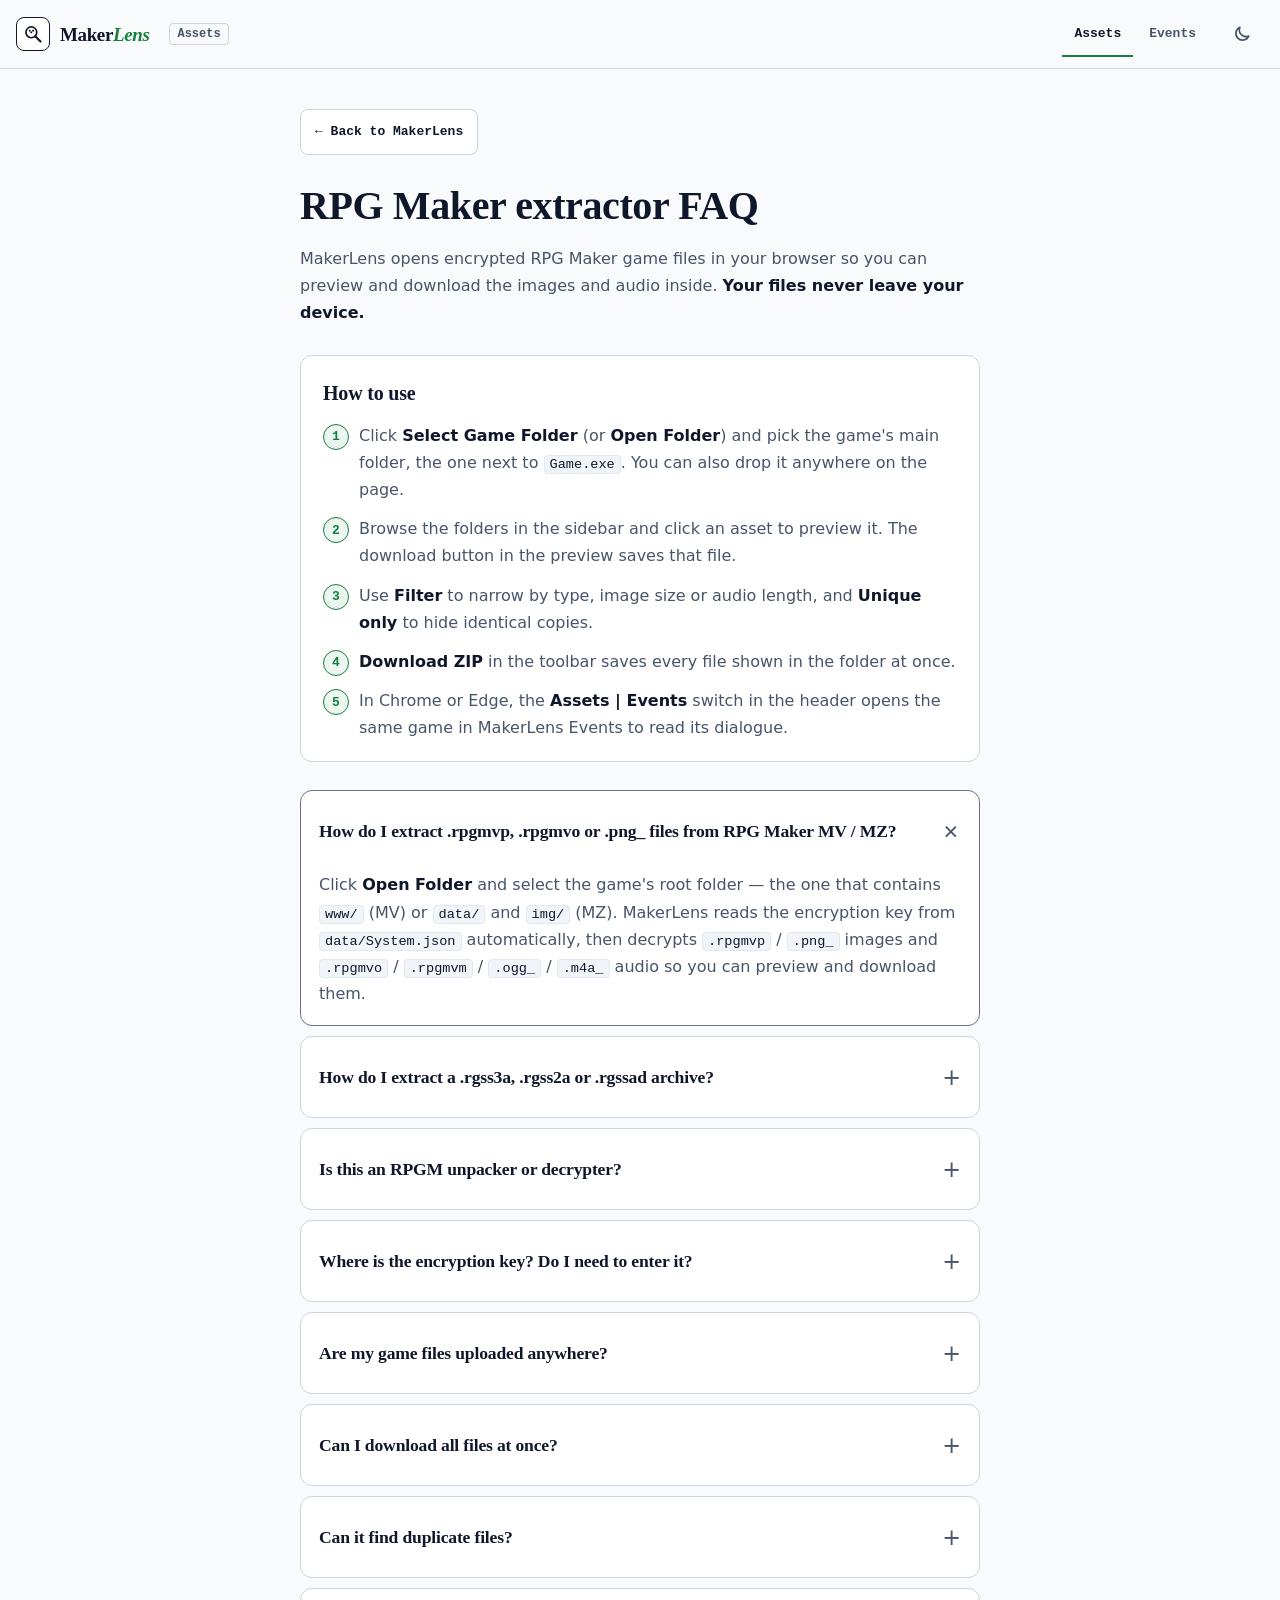
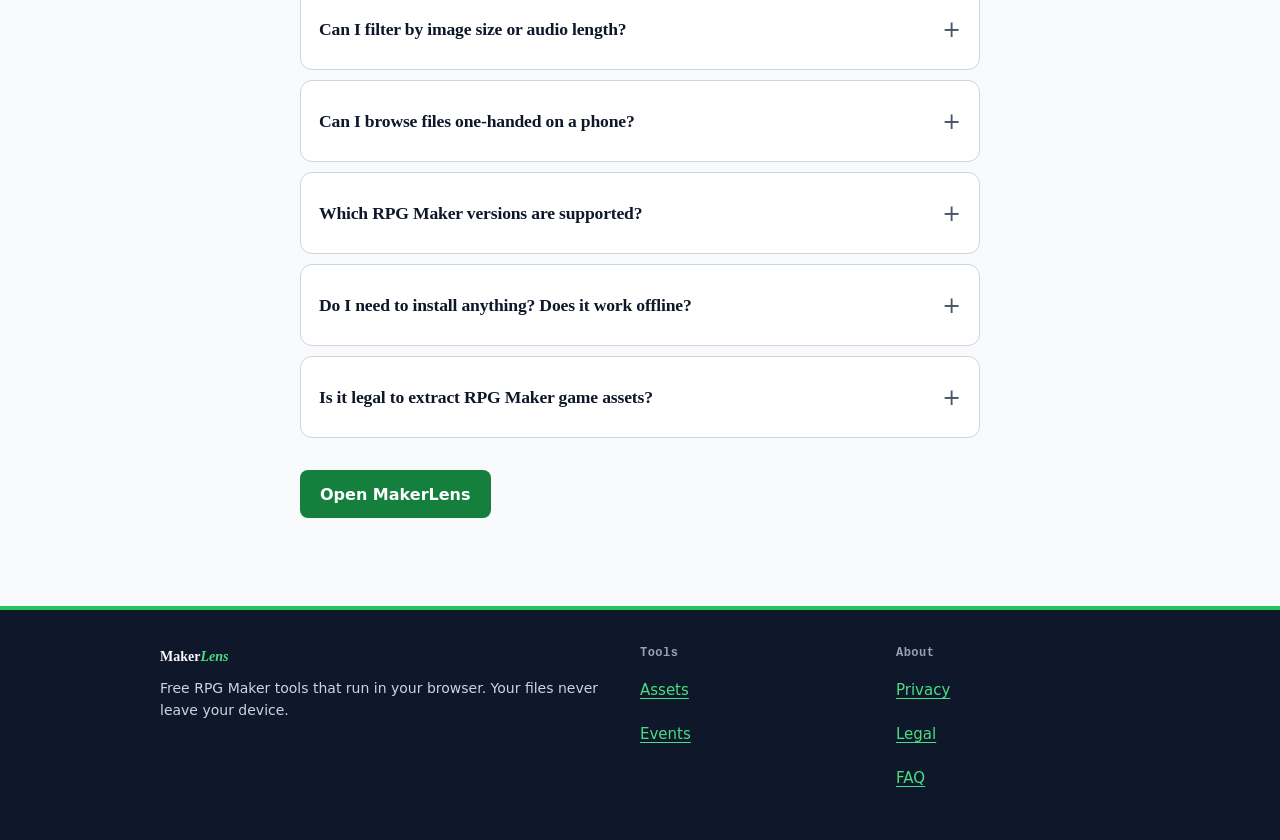
==== faq.html @ 7285980f "fix: point the redesigned footer at the shared Privacy and Legal pages Co-Authored-By: Claude Sonnet" ====
<!DOCTYPE html>
<html lang="en">
<head>
<meta charset="UTF-8">
<meta name="viewport" content="width=device-width, initial-scale=1.0">
<!-- browser UI colour = --bg of tokens.css (light / dark) -->
<meta name="theme-color" content="#f8fafc" media="(prefers-color-scheme: light)">
<meta name="theme-color" content="#0b1120" media="(prefers-color-scheme: dark)">
<!-- Same policy as index.html: scripts only from this site plus the theme snippet
     (same hash), and the anonymous page counter (js/analytics.js) as the only other host. -->
<meta http-equiv="Content-Security-Policy" content="default-src 'self'; script-src 'self' 'sha256-4y43hFgwC1OkJEl8rt2hTAZwj1vpL1XrKqU9Jg4KOXk='; style-src 'self' 'unsafe-inline'; img-src 'self' https://makerlens.goatcounter.com; connect-src 'none'; object-src 'none'; base-uri 'none'; form-action 'none'">
<title>RPG Maker Extractor FAQ — .rpgmvp, .png_, .rgss3a | MakerLens</title>
<meta name="description" content="How to open and extract RPG Maker MV, MZ, XP, VX, VX Ace, 2000 and 2003 assets: .rpgmvp, .png_, .rpgmvo, .ogg_, .rgssad, .rgss2a, .rgss3a. Where the key is, ZIP export, privacy and legal notes.">
<link rel="canonical" href="https://makerlens.kokoroou.workers.dev/assets/faq.html"> <!-- nosemgrep: html.security.audit.missing-integrity.missing-integrity -- a canonical URL, not a fetched resource -->
<meta property="og:type" content="website">
<meta property="og:site_name" content="MakerLens">
<meta property="og:url" content="https://makerlens.kokoroou.workers.dev/assets/faq.html">
<meta property="og:title" content="RPG Maker Extractor FAQ — .rpgmvp, .png_, .rgss3a | MakerLens">
<meta property="og:description" content="How to open .rpgmvp, .png_, .rpgmvo and .rgss3a files in your browser, where the key comes from, and why your files are never uploaded.">
<meta property="og:image" content="https://makerlens.kokoroou.workers.dev/assets/og-image.png">
<meta property="og:image:width" content="1200">
<meta property="og:image:height" content="630">
<meta property="og:image:alt" content="MakerLens — view and extract RPG Maker assets in your browser">
<meta name="twitter:card" content="summary_large_image">
<meta name="twitter:title" content="RPG Maker Extractor FAQ — .rpgmvp, .png_, .rgss3a | MakerLens">
<meta name="twitter:description" content="How to open .rpgmvp, .png_, .rpgmvo and .rgss3a files in your browser, where the key comes from, and why your files are never uploaded.">
<meta name="twitter:image" content="https://makerlens.kokoroou.workers.dev/assets/og-image.png">
<meta name="twitter:image:alt" content="MakerLens — view and extract RPG Maker assets in your browser">
<script type="application/ld+json">
{
  "@context": "https://schema.org",
  "@type": "FAQPage",
  "mainEntity": [
    {
      "@type": "Question",
      "name": "How do I extract .rpgmvp, .rpgmvo or .png_ files from RPG Maker MV / MZ?",
      "acceptedAnswer": {
        "@type": "Answer",
        "text": "Click Open Folder and select the game's root folder — the one that contains www/ (MV) or data/ and img/ (MZ). MakerLens reads the encryption key from data/System.json automatically, then decrypts .rpgmvp / .png_ images and .rpgmvo / .rpgmvm / .ogg_ / .m4a_ audio so you can preview and download them."
      }
    },
    {
      "@type": "Question",
      "name": "How do I extract a .rgss3a, .rgss2a or .rgssad archive?",
      "acceptedAnswer": {
        "@type": "Answer",
        "text": "Click Select archive and choose the archive file, usually named Game.rgss3a (VX Ace), Game.rgss2a (VX) or Game.rgssad (XP). The key is derived from the archive itself, so nothing else is needed. Selecting the game folder also works; MakerLens finds the archive inside it."
      }
    },
    {
      "@type": "Question",
      "name": "Is this an RPGM unpacker or decrypter?",
      "acceptedAnswer": {
        "@type": "Answer",
        "text": "Yes. MakerLens decrypts RPG Maker MV / MZ images and audio (.rpgmvp, .png_, .rpgmvo, .ogg_) unpacks XP, VX and VX Ace archives (.rgssad, .rgss2a, .rgss3a), and shows RPG Maker 2000 / 2003 .xyz images. It runs online in your browser, so there is nothing to download or install. It extracts images and audio only; other files in an archive, such as scripts and maps, are not shown."
      }
    },
    {
      "@type": "Question",
      "name": "Where is the encryption key? Do I need to enter it?",
      "acceptedAnswer": {
        "@type": "Answer",
        "text": "No. RPG Maker MV and MZ store the key as encryptionKey in data/System.json, and MakerLens reads it from there. If images or audio fail to open, make sure you selected the game's root folder, not a subfolder such as img/."
      }
    },
    {
      "@type": "Question",
      "name": "Are my game files uploaded anywhere?",
      "acceptedAnswer": {
        "@type": "Answer",
        "text": "No. Files are read and decrypted inside your browser; files, file names and keys never leave your device. The page's Content-Security-Policy blocks requests to any server except an anonymous counter, which receives only the page address, the referrer and the names of a few actions (such as how a game was opened or which feature was used, never what was opened), and the optional feedback form, which sends only the rating and comment you choose to send. Details: Privacy & analytics."
      }
    },
    {
      "@type": "Question",
      "name": "Can I download all files at once?",
      "acceptedAnswer": {
        "@type": "Answer",
        "text": "Yes. Open a folder in the sidebar and use the Download ZIP button in the toolbar to save every asset in it as a single ZIP file. Individual files can be downloaded from the preview."
      }
    },
    {
      "@type": "Question",
      "name": "Can it find duplicate files?",
      "acceptedAnswer": {
        "@type": "Answer",
        "text": "Yes. Press the Unique only button in the toolbar. MakerLens then compares the content of every file in your browser (a SHA-256 hash of the decrypted bytes), hides identical copies, marks each copied file with how many copies exist, and lists them all in a Duplicates folder in the sidebar. With Unique only on, Download folder saves one file per content."
      }
    },
    {
      "@type": "Question",
      "name": "Can I filter by image size or audio length?",
      "acceptedAnswer": {
        "@type": "Answer",
        "text": "Yes. Press the Filter button in the toolbar. Choose Images or Audio, set a width and height range in pixels (or pick a preset such as 48×48 tiles or 576×288 face sheets) and a length range in seconds or m:ss. MakerLens reads only the header of each file in the folder on screen, in your browser, to learn its size or length; nothing is decoded or uploaded. Each card then shows its size or length, and Download folder saves only the files that pass the filter."
      }
    },
    {
      "@type": "Question",
      "name": "Can I browse files one-handed on a phone?",
      "acceptedAnswer": {
        "@type": "Answer",
        "text": "Yes. Tap a file to open it, then swipe left or right on it for the next or previous file, swipe down to close, pinch or double-tap to zoom and drag to move a zoomed image. The phone's Back button or back gesture closes the preview too. Close, previous, next and download sit in one bar at the bottom of the screen, within reach of your thumb."
      }
    },
    {
      "@type": "Question",
      "name": "Which RPG Maker versions are supported?",
      "acceptedAnswer": {
        "@type": "Answer",
        "text": "RPG Maker MZ, MV, VX Ace, VX, XP and 2000 / 2003. RPG Maker 2000 / 2003 games are not encrypted: their .xyz images are shown and downloaded as PNG, next to their .png and .bmp. Unencrypted .png, .jpg, .gif, .webp, .bmp, .ogg, .m4a, .mp3 and .wav files inside a game folder are shown as well; .mid music (2000 / 2003, XP and VX) is listed for download, since browsers cannot play MIDI."
      }
    },
    {
      "@type": "Question",
      "name": "Do I need to install anything? Does it work offline?",
      "acceptedAnswer": {
        "@type": "Answer",
        "text": "No installation is needed: MakerLens runs in modern desktop browsers such as Chrome, Edge and Firefox. Once the page has loaded, opening, previewing and downloading work without an internet connection. You can also download the source code and open index.html locally."
      }
    },
    {
      "@type": "Question",
      "name": "Is it legal to extract RPG Maker game assets?",
      "acceptedAnswer": {
        "@type": "Answer",
        "text": "MakerLens is intended for personal use only, to access assets from games you own. Redistributing extracted assets may violate the game's license or copyright, so check the game's terms before reusing anything."
      }
    }
  ]
}
</script>
<script type="application/ld+json">
{
  "@context": "https://schema.org",
  "@type": "BreadcrumbList",
  "itemListElement": [
    {
      "@type": "ListItem",
      "position": 1,
      "name": "MakerLens",
      "item": "https://makerlens.kokoroou.workers.dev/"
    },
    {
      "@type": "ListItem",
      "position": 2,
      "name": "MakerLens Assets",
      "item": "https://makerlens.kokoroou.workers.dev/assets/"
    },
    {
      "@type": "ListItem",
      "position": 3,
      "name": "FAQ",
      "item": "https://makerlens.kokoroou.workers.dev/assets/faq.html"
    }
  ]
}
</script>
<script src="js/lens-gate.js"></script>
<link rel="stylesheet" href="css/tokens.css">
<link rel="stylesheet" href="css/moved.css">
<link rel="stylesheet" href="css/lens.css">
<script>(function(){try{var t=localStorage.getItem('theme');if(t==='light'||t==='dark')document.documentElement.setAttribute('data-theme',t);}catch(e){}}());</script>
<style>
  body { margin: 0; background: var(--bg); color: var(--t); font: 16px/1.7 var(--font); -webkit-font-smoothing: antialiased; }
  main { max-width: 680px; margin: 0 auto; padding: 40px 16px 64px; }
  h1 { font-size: 2rem; letter-spacing: -.02em; line-height: 1.2; margin: 0 0 12px; }
  p, li { color: var(--t2); }
  strong { color: var(--t); }
  ul { padding-left: 20px; }
  a { color: var(--a); text-underline-offset: 2px; }
  code { font-family: var(--mono); background: var(--s2); border: 1px solid var(--bd); border-radius: 4px; padding: 1px 5px; font-size: .85em; color: var(--t); }
  .back { display: inline-flex; align-items: center; gap: 6px; min-height: 40px; padding: 0 14px; margin-bottom: 28px; border: 1px solid var(--bd2); border-radius: var(--r); background: var(--s1); color: var(--t); text-decoration: none; font-size: 14px; font-weight: 500; transition: background .15s, border-color .15s; }
  .back:hover { border-color: var(--a40); background: var(--a10); }
  .faq { margin-top: 28px; border-top: 1px solid var(--bd); }
  details { border-bottom: 1px solid var(--bd); }
  summary { list-style: none; cursor: pointer; display: flex; justify-content: space-between; align-items: center; gap: 16px; padding: 16px 0; }
  summary::-webkit-details-marker { display: none; }
  summary h2 { font-size: 1.05rem; line-height: 1.4; margin: 0; font-weight: 600; }
  summary::after { content: "+"; flex: none; font-size: 1.4rem; line-height: 1; color: var(--t3); transition: transform .15s; }
  details[open] summary::after { transform: rotate(45deg); }
  details > :not(summary) { margin: 0 0 16px; }
  .cta { display: inline-flex; align-items: center; min-height: 44px; padding: 0 20px; margin-top: 32px; border-radius: var(--r); background: var(--a-bg); color: var(--a-on); text-decoration: none; font-weight: 600; }
  .cta:hover { filter: brightness(1.08); }
  :focus-visible { outline: 2px solid var(--a); outline-offset: 2px; }
</style>
</head>
<body>
<script src="js/site.js"></script>
<svg class="lens-only lens-sprite" width="0" height="0" aria-hidden="true">
  <symbol id="i-lens" viewBox="0 0 24 24"><circle cx="10" cy="10" r="6.5" fill="none" stroke="currentColor" stroke-width="2"/><path d="M15 15l6 6" fill="none" stroke="currentColor" stroke-width="2.6" stroke-linecap="round"/><rect class="lp" x="7" y="7" width="2" height="2"/><rect class="lp" x="9" y="9" width="2" height="2"/><rect class="lp" x="11" y="7" width="2" height="2"/></symbol>
  <symbol id="i-sun" viewBox="0 0 24 24" fill="none" stroke="currentColor" stroke-width="2" stroke-linecap="round"><circle cx="12" cy="12" r="4"/><path d="M12 2v2M12 20v2M4.93 4.93l1.41 1.41M17.66 17.66l1.41 1.41M2 12h2M20 12h2M4.93 19.07l1.41-1.41M17.66 6.34l1.41-1.41"/></symbol>
  <symbol id="i-moon" viewBox="0 0 24 24" fill="none" stroke="currentColor" stroke-width="2" stroke-linecap="round" stroke-linejoin="round"><path d="M20 14.5A8 8 0 019.5 4a8 8 0 1010.5 10.5z"/></symbol>
</svg>
<header class="lens-header lens-only">
  <a class="lens-logo" href="https://makerlens.kokoroou.workers.dev/" aria-label="MakerLens Assets, go to the MakerLens home page"><span class="logo-mark"><svg class="lens-only" width="20" height="20" aria-hidden="true"><use href="#i-lens"/></svg></span><span class="lens-word">Maker<span>Lens</span></span><em class="logo-sub">Assets</em></a>
  <nav class="lens-nav" aria-label="MakerLens tools"><a href="./" aria-current="page">Assets</a><a href="https://makerlens.kokoroou.workers.dev/events/">Events</a></nav>
  <button class="btn-icon lens-theme" type="button" data-lens-theme aria-label="Switch theme" title="Switch theme"><svg class="icon-sun" width="20" height="20" aria-hidden="true"><use href="#i-sun"/></svg><svg class="icon-moon" width="20" height="20" aria-hidden="true"><use href="#i-moon"/></svg></button>
</header>
<main>
  <a class="back" href="./">← Back to MakerLens</a>
  <h1>RPG Maker extractor FAQ</h1>
  <p>MakerLens opens encrypted RPG Maker game files in your browser so you can preview and download the images and audio inside. <strong>Your files never leave your device.</strong></p>

  <section class="lens-howto lens-only" aria-labelledby="howto-title">
    <h2 id="howto-title">How to use</h2>
    <ol>
      <li>Click <strong>Select Game Folder</strong> (or <strong>Open Folder</strong>) and pick the game's main folder, the one next to <code>Game.exe</code>. You can also drop it anywhere on the page.</li>
      <li>Browse the folders in the sidebar and click an asset to preview it. The download button in the preview saves that file.</li>
      <li>Use <strong>Filter</strong> to narrow by type, image size or audio length, and <strong>Unique only</strong> to hide identical copies.</li>
      <li><strong>Download ZIP</strong> in the toolbar saves every file shown in the folder at once.</li>
      <li>In Chrome or Edge, the <strong>Assets | Events</strong> switch in the header opens the same game in MakerLens Events to read its dialogue.</li>
    </ol>
  </section>

  <div class="faq">
    <details open>
      <summary><h2>How do I extract .rpgmvp, .rpgmvo or .png_ files from RPG Maker MV / MZ?</h2></summary>
      <p>Click <strong>Open Folder</strong> and select the game's root folder — the one that contains <code>www/</code> (MV) or <code>data/</code> and <code>img/</code> (MZ). MakerLens reads the encryption key from <code>data/System.json</code> automatically, then decrypts <code>.rpgmvp</code> / <code>.png_</code> images and <code>.rpgmvo</code> / <code>.rpgmvm</code> / <code>.ogg_</code> / <code>.m4a_</code> audio so you can preview and download them.</p>
    </details>

    <details>
      <summary><h2>How do I extract a .rgss3a, .rgss2a or .rgssad archive?</h2></summary>
      <p>Click <strong>Select archive</strong> and choose the archive file, usually named <code>Game.rgss3a</code> (VX Ace), <code>Game.rgss2a</code> (VX) or <code>Game.rgssad</code> (XP). The key is derived from the archive itself, so nothing else is needed. Selecting the game folder also works; MakerLens finds the archive inside it.</p>
    </details>

    <details>
      <summary><h2>Is this an RPGM unpacker or decrypter?</h2></summary>
      <p>Yes. MakerLens decrypts RPG Maker MV / MZ images and audio (<code>.rpgmvp</code>, <code>.png_</code>, <code>.rpgmvo</code>, <code>.ogg_</code>) unpacks XP, VX and VX Ace archives (<code>.rgssad</code>, <code>.rgss2a</code>, <code>.rgss3a</code>), and shows RPG Maker 2000 / 2003 <code>.xyz</code> images. It runs online in your browser, so there is nothing to download or install. It extracts images and audio only; other files in an archive, such as scripts and maps, are not shown.</p>
    </details>

    <details>
      <summary><h2>Where is the encryption key? Do I need to enter it?</h2></summary>
      <p>No. RPG Maker MV and MZ store the key as <code>encryptionKey</code> in <code>data/System.json</code>, and MakerLens reads it from there. If images or audio fail to open, make sure you selected the game's root folder, not a subfolder such as <code>img/</code>.</p>
    </details>

    <details>
      <summary><h2>Are my game files uploaded anywhere?</h2></summary>
      <p>No. Files are read and decrypted inside your browser; files, file names and keys never leave your device. The page's Content-Security-Policy blocks requests to any server except an anonymous counter, which receives only the page address, the referrer and the names of a few actions (such as how a game was opened or which feature was used, never what was opened), and the optional feedback form, which sends only the rating and comment you choose to send. Details: <a href="privacy.html">Privacy &amp; analytics</a>.</p>
    </details>

    <details>
      <summary><h2>Can I download all files at once?</h2></summary>
      <p>Yes. Open a folder in the sidebar and use the <strong>Download ZIP</strong> button in the toolbar to save every asset in it as a single ZIP file. Individual files can be downloaded from the preview.</p>
    </details>

    <details>
      <summary><h2>Can it find duplicate files?</h2></summary>
      <p>Yes. Press the <strong>Unique only</strong> button in the toolbar. MakerLens then compares the content of every file in your browser (a SHA-256 hash of the decrypted bytes), hides identical copies, marks each copied file with how many copies exist, and lists them all in a <strong>Duplicates</strong> folder in the sidebar. With Unique only on, <strong>Download folder</strong> saves one file per content.</p>
    </details>

    <details>
      <summary><h2>Can I filter by image size or audio length?</h2></summary>
      <p>Yes. Press the <strong>Filter</strong> button in the toolbar. Choose Images or Audio, set a width and height range in pixels (or pick a preset such as 48×48 tiles or 576×288 face sheets) and a length range in seconds or m:ss. MakerLens reads only the header of each file in the folder on screen, in your browser, to learn its size or length; nothing is decoded or uploaded. Each card then shows its size or length, and <strong>Download folder</strong> saves only the files that pass the filter.</p>
    </details>

    <details>
      <summary><h2>Can I browse files one-handed on a phone?</h2></summary>
      <p>Yes. Tap a file to open it, then swipe left or right on it for the next or previous file, swipe down to close, pinch or double-tap to zoom and drag to move a zoomed image. The phone's <strong>Back</strong> button or back gesture closes the preview too. Close, previous, next and download sit in one bar at the bottom of the screen, within reach of your thumb.</p>
    </details>

    <details>
      <summary><h2>Which RPG Maker versions are supported?</h2></summary>
      <p>RPG Maker MZ, MV, VX Ace, VX, XP and 2000 / 2003. RPG Maker 2000 / 2003 games are not encrypted: their <code>.xyz</code> images are shown and downloaded as PNG, next to their <code>.png</code> and <code>.bmp</code>. Unencrypted <code>.png</code>, <code>.jpg</code>, <code>.gif</code>, <code>.webp</code>, <code>.bmp</code>, <code>.ogg</code>, <code>.m4a</code>, <code>.mp3</code> and <code>.wav</code> files inside a game folder are shown as well; <code>.mid</code> music (2000 / 2003, XP and VX) is listed for download, since browsers cannot play MIDI.</p>
    </details>

    <details>
      <summary><h2>Do I need to install anything? Does it work offline?</h2></summary>
      <p>No installation is needed: MakerLens runs in modern desktop browsers such as Chrome, Edge and Firefox. Once the page has loaded, opening, previewing and downloading work without an internet connection. You can also download the <a href="https://github.com/Kokoroou/rpgmaker-assets-viewer">source code</a> and open <code>index.html</code> locally.</p>
    </details>

    <details>
      <summary><h2>Is it legal to extract RPG Maker game assets?</h2></summary>
      <p>MakerLens is intended for personal use only, to access assets from games you own. Redistributing extracted assets may violate the game's license or copyright, so check the game's terms before reusing anything.</p>
    </details>
  </div>

  <a class="cta" href="./">Open MakerLens</a>
</main>
<footer class="lens-foot lens-only">
  <div class="lens-foot-in">
    <div class="lens-foot-about"><p class="lens-foot-brand">Maker<span>Lens</span></p><p>Free RPG Maker tools that run in your browser. Your files never leave your device.</p></div>
    <nav aria-label="Tools"><p class="lens-foot-h">Tools</p><ul><li><a href="./">Assets</a></li><li><a href="https://makerlens.kokoroou.workers.dev/events/">Events</a></li></ul></nav>
    <nav aria-label="About"><p class="lens-foot-h">About</p><ul><li><a href="https://makerlens.kokoroou.workers.dev/privacy.html">Privacy</a></li><li><a href="https://makerlens.kokoroou.workers.dev/legal.html">Legal</a></li><li><a href="faq.html">FAQ</a></li></ul></nav>
  </div>
</footer>
<script src="js/analytics.js"></script>
<script src="js/lens-static.js"></script>
</body>
</html>
---- css/tokens.css ----
/* ── Design tokens ───────────────────────────────────────
   Design system from the ui-ux-pro-max skill (developer-tool profile):
   slate neutrals + a single green action colour, system fonts
   (no web fonts — the CSP allows no external hosts).

   Theme resolution:
     1. html[data-theme="light" | "dark"]  → explicit user choice (theme toggle)
     2. otherwise                           → follow prefers-color-scheme
   Light values are the base; dark values are repeated for the media query and
   the explicit override so both paths stay identical. */

:root {
  color-scheme: light;

  /* surfaces */
  --bg:   #f8fafc;   /* page */
  --s1:   #ffffff;   /* panels, sidebar, cards */
  --s2:   #f1f5f9;   /* inputs, quiet buttons */
  --s3:   #e2e8f0;   /* hover */
  --bd:   #e2e8f0;   /* hairline borders */
  --bd2:  #cbd5e1;   /* stronger borders */

  /* text */
  --t:    #0f172a;   /* primary   — 17.8:1 on --bg */
  --t2:   #475569;   /* secondary —  7.2:1 on --bg */
  --t3:   #64748b;   /* tertiary  —  4.6:1 on --bg */

  /* action colour */
  --a:     #15803d;  /* text/icons on light surfaces — 5.0:1 on white */
  --a-bg:  #15803d;  /* filled button */
  --a-on:  #ffffff;  /* text on filled button */
  --a10:   rgba(21,128,61,.08);
  --a20:   rgba(21,128,61,.16);
  --a40:   rgba(21,128,61,.40);

  /* status */
  --ok:   #15803d;
  --err:  #b91c1c;
  --warn: #a16207;
  --star: #d97706;   /* rating stars */

  /* checkerboard behind transparent sprites */
  --c1:   #e2e8f0;
  --c2:   #f8fafc;

  --dot:        rgba(15,23,42,.05);
  --header-bg:  rgba(248,250,252,.85);
  --scrim:      rgba(15,23,42,.45);
  --lb-bg:      rgba(15,23,42,.92);
  --shadow-sm:  0 1px 2px rgba(15,23,42,.06), 0 1px 3px rgba(15,23,42,.08);
  --shadow-lg:  0 12px 32px rgba(15,23,42,.16), 0 2px 6px rgba(15,23,42,.08);

  /* shape & type */
  --r:     8px;
  --r-sm:  6px;
  --r-lg:  12px;
  --font:  system-ui, -apple-system, 'Segoe UI Variable Text', 'Segoe UI', Roboto, 'Helvetica Neue', Arial, sans-serif;
  --mono:  'JetBrains Mono', 'Cascadia Code', 'SF Mono', ui-monospace, Menlo, Consolas, monospace;
  --ease:  cubic-bezier(.2,.8,.2,1);

  --sw:    220px;    /* sidebar width */
  --hh:    56px;     /* header height */
}

@media (max-width: 600px) {
  :root { --sw: 140px; }
}

/* Dark — copy 1: system preference (unless the user forced light) */
@media (prefers-color-scheme: dark) {
  :root:not([data-theme="light"]) {
    color-scheme: dark;
    --bg:   #0b1120;
    --s1:   #111827;
    --s2:   #1b2336;
    --s3:   #272f42;
    --bd:   #1f2a3d;
    --bd2:  #334155;
    --t:    #f8fafc;
    --t2:   #94a3b8;
    --t3:   #8391a7;
    --a:     #4ade80;
    --a-bg:  #22c55e;
    --a-on:  #0f172a;
    --a10:   rgba(34,197,94,.10);
    --a20:   rgba(34,197,94,.20);
    --a40:   rgba(34,197,94,.45);
    --ok:   #4ade80;
    --err:  #f87171;
    --warn: #fbbf24;
    --star: #fbbf24;
    --c1:   #1b2336;
    --c2:   #111827;
    --dot:        rgba(248,250,252,.035);
    --header-bg:  rgba(11,17,32,.82);
    --scrim:      rgba(2,6,23,.65);
    --lb-bg:      rgba(2,6,23,.94);
    --shadow-sm:  0 1px 2px rgba(0,0,0,.4);
    --shadow-lg:  0 16px 40px rgba(0,0,0,.55);
  }
}

/* Dark — copy 2: explicit user choice */
:root[data-theme="dark"] {
  color-scheme: dark;
  --bg:   #0b1120;
  --s1:   #111827;
  --s2:   #1b2336;
  --s3:   #272f42;
  --bd:   #1f2a3d;
  --bd2:  #334155;
  --t:    #f8fafc;
  --t2:   #94a3b8;
  --t3:   #8391a7;
  --a:     #4ade80;
  --a-bg:  #22c55e;
  --a-on:  #0f172a;
  --a10:   rgba(34,197,94,.10);
  --a20:   rgba(34,197,94,.20);
  --a40:   rgba(34,197,94,.45);
  --ok:   #4ade80;
  --err:  #f87171;
  --warn: #fbbf24;
  --star: #fbbf24;
  --c1:   #1b2336;
  --c2:   #111827;
  --dot:        rgba(248,250,252,.035);
  --header-bg:  rgba(11,17,32,.82);
  --scrim:      rgba(2,6,23,.65);
  --lb-bg:      rgba(2,6,23,.94);
  --shadow-sm:  0 1px 2px rgba(0,0,0,.4);
  --shadow-lg:  0 16px 40px rgba(0,0,0,.55);
}
---- css/moved.css ----
/* ── "We moved" banner (js/site.js, legacy GitHub Pages site only) ── */
#moved {
  position: relative;
  z-index: 30;
  flex-shrink: 0;
  display: flex;
  flex-wrap: wrap;
  align-items: center;
  justify-content: center;
  gap: 4px 12px;
  padding: 8px 16px;
  background: var(--a-bg);
  color: var(--a-on);
  font: 500 14px/1.4 var(--font);
  text-align: center;
}
#moved a {
  display: inline-flex;
  align-items: center;
  min-height: 32px;
  padding: 0 12px;
  border-radius: var(--r-sm);
  background: var(--a-on);
  color: var(--a-bg);
  font-weight: 600;
  text-decoration: none;
}
#moved a:hover { filter: brightness(.95); }
#moved a:focus-visible { outline: 2px solid var(--a-on); outline-offset: 2px; }

/* ── "Try MakerLens Events" promo card (js/site.js, legacy GitHub Pages site only) ── */
#promo {
  position: fixed;
  right: 16px;
  bottom: 16px;
  z-index: 40;
  box-sizing: border-box;
  width: 280px;
  display: flex;
  flex-direction: column;
  align-items: flex-start;
  gap: 8px;
  padding: 16px;
  border: 1px solid #334155;
  border-radius: 16px;
  background: #0f172a;
  color: #e2e8f0;
  box-shadow: 0 12px 32px rgba(15, 23, 42, .35);
  font: 400 14px/1.45 var(--font);
}
#promo .promo-art { width: 100%; height: 64px; }
#promo .promo-badge {
  padding: 2px 8px;
  border-radius: 999px;
  background: #22c55e;
  color: #052e16;
  font-size: 12px;
  font-weight: 700;
  letter-spacing: .04em;
  text-transform: uppercase;
}
#promo .promo-title { font-size: 18px; line-height: 1.2; color: #fff; }
#promo p { margin: 0; color: #cbd5e1; }
#promo a {
  align-self: stretch;
  display: inline-flex;
  align-items: center;
  justify-content: center;
  min-height: 40px;
  margin-top: 4px;
  border-radius: var(--r-sm);
  background: #22c55e;
  color: #052e16;
  font-weight: 600;
  text-decoration: none;
}
#promo a:hover { filter: brightness(1.08); }
#promo a:focus-visible, #promo .promo-close:focus-visible { outline: 2px solid #86efac; outline-offset: 2px; }
#promo .promo-close {
  position: absolute;
  top: 6px;
  right: 6px;
  width: 32px;
  height: 32px;
  border: 0;
  border-radius: 50%;
  background: transparent;
  color: #94a3b8;
  font-size: 22px;
  line-height: 1;
  cursor: pointer;
}
#promo .promo-close:hover { color: #fff; background: #1e293b; }
@media (max-width: 600px) {
  #promo { left: 16px; right: 16px; width: auto; flex-direction: row; flex-wrap: wrap; align-items: center; padding: 12px 44px 12px 12px; }
  #promo .promo-art { display: none; }
  #promo p { flex-basis: 100%; }
  #promo a { align-self: auto; flex: 1 1 100%; }
}
---- css/lens.css ----
/* ── MakerLens redesign layer ─────────────────────────────
   Dresses the existing app: same layout, same IDs, same behaviour. tokens.css is NOT touched
   (green --a, slate surfaces, dark theme stay); this file only adds the family look:
   serif titles, mono labels and file names, a 1px frame, the lens mark with three green pixels,
   44px touch targets on phones, text never below 12px.

   GATE: every rule sits under :root[data-lens], which js/lens-gate.js sets everywhere except the
   legacy GitHub Pages host. Without the attribute nothing here applies and the page renders
   exactly as before. The only rules outside the gate are the two helper classes at the top.

   SHARED: this file is copied verbatim to rpgmaker-events-viewer/css/lens.css (like tokens.css).
   Keep it generic: the classes both tools share (.btn-*, .logo-mark, #setup, #drop-zone, toolbar,
   .about-*, .tool-switch), nothing named after one tool. Edit it in rpgmaker-assets-viewer and copy. */

/* markup that only the new look shows (extra <h1>, footer, how-to text) */
.lens-only { display: none; }
.lens-sr   { display: none; }

:root[data-lens] {
  --serif: Charter, 'Bitstream Charter', 'Iowan Old Style', 'Palatino Linotype', Palatino, Cambria, Georgia, serif;
  --hard:  color-mix(in srgb, var(--a-bg) 32%, transparent);   /* hard offset shadow, modals only */
  --lens-pad: 16px;

  .lens-only { display: revert; }
  svg.lens-only { display: block; }
  .lens-hide { display: none; }
  .lens-sr {
    display: block;
    position: absolute; width: 1px; height: 1px; margin: -1px; padding: 0;
    overflow: hidden; clip: rect(0 0 0 0); clip-path: inset(50%); white-space: nowrap; border: 0;
  }

  /* ── Focus: 2px ring in --a (>= 3:1 on both themes), never hidden ── */
  :focus-visible { outline: 2px solid var(--a); outline-offset: 2px; }
  #header :focus-visible, #toolbar :focus-visible { outline-offset: -2px; }  /* never clipped by the bar's edge */
  .btn-primary:focus-visible { outline-color: var(--t); }

  /* ── Header ── */
  #header { border-bottom: 1px solid var(--bd2); }
  #logo {
    font-family: var(--serif); font-size: 19px; font-weight: 700; letter-spacing: -.02em;
    min-height: 44px; min-width: 44px;
  }
  #logo span span { font-style: italic; }
  .logo-mark {
    width: 32px; height: 32px;
    border: 1px solid var(--t); border-radius: var(--r);
    background: var(--s1); color: var(--t);
  }
  .logo-mark > svg:not(.lens-only) { display: none; }
  .logo-mark .lp { fill: var(--a); }
  .logo-sub {
    font: 700 12px/1 var(--mono); font-style: normal; letter-spacing: 0;
    color: var(--t2);
    margin-left: 10px; padding: 4px 7px;
    border: 1px solid var(--bd2); border-radius: 4px;
  }
  #search-box { background: var(--s1); border-color: var(--bd2); }
  #count-badge { font-family: var(--mono); font-size: 13px; }

  /* segmented switch Assets | Events */
  .tool-switch { border: 1px solid var(--t); background: var(--s1); }
  .ts-seg { font: 700 13px var(--mono); min-height: 30px; }
  .ts-seg[aria-current="page"] { background: var(--t); color: var(--bg); box-shadow: none; }
  button.ts-seg:hover { background: var(--s2); color: var(--t); }

  /* buttons */
  .btn-primary { border-radius: var(--r); box-shadow: none; }
  .btn-primary:hover { box-shadow: none; filter: brightness(1.08); }
  .btn-ghost { border-radius: var(--r); font-weight: 600; }
  .btn-icon[aria-pressed="true"] { background: var(--a10); border-color: var(--a40); color: var(--a); }

  /* ── Sidebar ── */
  #sidebar { border-right: 1px solid var(--bd2); }
  #sidebar-header {
    font: 700 12px var(--mono); letter-spacing: .04em; text-transform: none; color: var(--t2);
  }
  .folder-item { min-height: 40px; }
  .folder-item.active { background: var(--a10); box-shadow: inset 3px 0 0 var(--a-bg); }
  .f-name { font-size: 14px; }
  .f-count { font: 12px var(--mono); }
  .folder-dupes .f-sub { font-size: 12px; }
  #sb-back { font: 700 12px var(--mono); }

  /* ── Toolbar ── */
  #toolbar { border-bottom: 1px solid var(--bd2); }
  #folder-path { font-size: 14px; }
  #folder-path strong { font-size: 14px; }
  .size-control { font-size: 12px; }

  /* ── Grid ── */
  .card { border-color: var(--bd2); }
  .card:hover { border-color: var(--a); box-shadow: none; transform: none; }
  .card-name { font: 12px var(--mono); }
  .dupe-badge, .meta-badge { font-size: 12px; }

  /* ── Setup (start screen): faint graph paper only here ── */
  body::before { display: none; }
  #setup {
    background-image:
      linear-gradient(var(--dot) 1px, transparent 1px),
      linear-gradient(90deg, var(--dot) 1px, transparent 1px);
    background-size: 28px 28px;
  }
  .setup-title { font-family: var(--serif); font-weight: 700; font-size: clamp(30px, 5vw, 42px); line-height: 1.1; }
  .setup-sub { font-family: var(--serif); font-size: 17px; line-height: 1.5; }
  #drop-zone { border: 2px dashed var(--t3); box-shadow: none; }
  #drop-zone:hover { border-color: var(--a); }
  .dz-icon { border-radius: 50%; border: 1px solid var(--t); }
  .dz-hint { font: 13px var(--mono); }
  .engine-chips li { font: 700 12px/1 var(--mono); padding: 7px 10px; border-radius: 6px; }
  .or-divider { font: 13px var(--mono); text-transform: none; letter-spacing: 0; }
  .privacy-note { font-size: 14px; }
  .privacy-note strong { font-weight: 700; }
  .handoff { border-color: var(--a40); }

  /* ── "View another way" dialog ── */
  .alt-dialog { border: 2px solid var(--t); border-radius: 12px; box-shadow: 8px 8px 0 var(--hard); padding: 24px; }
  .alt-head h2 { font: 700 24px/1.2 var(--serif); letter-spacing: 0; }
  .alt-opt { border-radius: var(--r); min-height: 44px; }
  .alt-opt strong { font: 700 16px var(--serif); }
  .alt-opt small { font-size: 14px; }
  .alt-opt code, .alt-dialog label code { font-size: 12px; }
  .alt-hint, .alt-error { font-size: 14px; }

  /* ── About ── */
  #about-panel { border-radius: 12px; }
  .about-logo { font-family: var(--serif); letter-spacing: -.02em; }
  .about-logo > span > span { font-style: italic; }
  .about-section-title { font: 700 12px var(--mono); text-transform: none; letter-spacing: .04em; }
  .about-formats { font-size: 14px; }
  .about-formats td:last-child { font-size: 13px; }
  .about-list code { font-size: 13px; }
  .note-row { font-size: 14px; }
  .modal-close { width: 44px; height: 44px; }

  /* ── Filter panel ── */
  #filter-panel { border-color: var(--t3); }
  .fp-title { font-family: var(--serif); font-size: 16px; font-weight: 700; }
  .fp-range legend { font-size: 14px; }
  .fp-note { font-size: 14px; }
  .fp-type label { font-size: 14px; }
  .fp-chip { font-size: 12px; }
  .btn-sm, .fp-head .btn-sm { font-size: 14px; }
  .about-formats th { font-size: 14px; }
  .fp-unit { font-size: 14px; }

  /* ── Lightbox: stays dark; sizes only ── */
  #lb-meta, #lb-loop, #lb-sprite { font-size: 14px; }
  #lb-name { font-size: 15px; }

  /* ── Loader / feedback share the dressed buttons; titles in serif ── */
  #fb-title, #loader h2 { font-family: var(--serif); }

  .lens-sprite { position: absolute; width: 0; height: 0; overflow: hidden; }

  /* ── Static pages (faq, privacy): header, serif titles, boxed answers, footer ── */
  .lens-header {
    display: flex; align-items: center; gap: 12px;
    min-height: var(--hh); padding: 6px var(--lens-pad);
    background: var(--bg); border-bottom: 1px solid var(--bd2);
  }
  .lens-logo {
    display: inline-flex; align-items: center; gap: 10px; min-height: 44px;
    font: 700 19px/1 var(--serif); letter-spacing: -.02em; color: var(--t); text-decoration: none;
  }
  .lens-word span { font-style: italic; color: var(--a); }
  .lens-nav { display: flex; gap: 4px; margin-left: auto; }
  .lens-nav a {
    display: inline-flex; align-items: center; min-height: 44px; padding: 0 12px;
    font: 700 13px var(--mono); color: var(--t2); text-decoration: none;
    border-bottom: 2px solid transparent;
  }
  .lens-nav a:hover { color: var(--t); }
  .lens-nav a[aria-current="page"] { color: var(--t); border-bottom-color: var(--a-bg); }
  .logo-mark { display: grid; place-items: center; flex-shrink: 0; }
  .lens-theme {
    display: inline-flex; align-items: center; justify-content: center;
    width: 44px; height: 44px; padding: 0; cursor: pointer;
    color: var(--t2); background: transparent; border: 1px solid transparent; border-radius: var(--r);
  }
  .lens-theme:hover { color: var(--t); background: var(--s2); border-color: var(--bd); }
  .lens-theme .icon-sun { display: none; }
  @media (prefers-color-scheme: dark) {
    &:not([data-theme="light"]) .lens-theme .icon-sun  { display: block; }
    &:not([data-theme="light"]) .lens-theme .icon-moon { display: none; }
  }
  &[data-theme="dark"] .lens-theme .icon-sun  { display: block; }
  &[data-theme="dark"] .lens-theme .icon-moon { display: none; }

  .lens-header ~ main h1, .lens-header ~ main h2 { font-family: var(--serif); letter-spacing: -.01em; }
  .lens-header ~ main h1 { font-size: clamp(30px, 5vw, 40px); font-weight: 700; line-height: 1.15; }
  .lens-header ~ main h2 { font-weight: 700; }
  .lens-header ~ main .back { min-height: 44px; font-family: var(--mono); font-size: 13px; font-weight: 700; }
  .lens-header ~ main p, .lens-header ~ main li { line-height: 1.7; }
  .lens-header ~ main .cta { min-height: 48px; }

  .lens-header ~ main .faq { border-top: 0; display: grid; gap: 10px; }
  .lens-header ~ main details { border: 1px solid var(--bd2); border-radius: var(--r-lg); background: var(--s1); padding: 0 18px; }
  .lens-header ~ main details[open] { border-color: var(--t3); }
  .lens-header ~ main summary { min-height: 56px; padding: 12px 0; }
  .lens-header ~ main summary h2 { font-size: 1.1rem; margin: 0; padding: 0; border: 0; }
  .lens-header ~ main summary::after { color: var(--t2); }
  .lens-header ~ main details > :not(summary) { margin: 0 0 18px; }
  .lens-header ~ main h2[id] { border-top-color: var(--bd2); }

  .lens-howto { margin-top: 28px; padding: 20px 22px; background: var(--s1); border: 1px solid var(--bd2); border-radius: var(--r-lg); }
  .lens-howto h2 { margin: 0 0 12px; font-size: 1.25rem; }
  .lens-howto ol { list-style: none; counter-reset: step; margin: 0; padding: 0; display: grid; gap: 12px; }
  .lens-howto li { counter-increment: step; position: relative; padding-left: 36px; }
  .lens-howto li::before {
    content: counter(step); position: absolute; left: 0; top: 2px;
    width: 24px; height: 24px; display: grid; place-items: center;
    border: 1px solid var(--a); border-radius: 50%;
    font: 700 13px var(--mono); color: var(--a); background: var(--a10);
  }

  /* footer: dark block, 4px green top edge, three columns */
  .lens-foot { margin-top: 24px; background: #0f172a; color: #cbd5e1; border-top: 4px solid #22c55e; }
  .lens-foot-in {
    display: grid; grid-template-columns: 2fr 1fr 1fr; gap: 32px;
    max-width: 960px; margin: 0 auto; padding: 36px var(--lens-pad) 40px;
  }
  .lens-foot p { margin: 0; color: #cbd5e1; font-size: 14px; line-height: 1.6; }
  .lens-foot-brand { font: 700 22px/1.2 var(--serif); color: #f8fafc !important; margin-bottom: 8px !important; }
  .lens-foot-brand span { font-style: italic; color: #4ade80; }
  .lens-foot .lens-foot-h { font: 700 12px var(--mono); letter-spacing: .04em; color: #94a3b8; margin-bottom: 8px; }
  .lens-foot ul { list-style: none; margin: 0; padding: 0; }
  .lens-foot li { margin: 0 !important; }
  .lens-foot a {
    display: inline-flex; align-items: center; min-height: 44px; font-size: 15px;
    color: #4ade80; text-underline-offset: 3px;
  }
  .lens-foot a:hover { color: #86efac; }
  .lens-foot a:focus-visible { outline-color: #4ade80; }
  @media (max-width: 600px) {
    .lens-foot-in { grid-template-columns: 1fr 1fr; gap: 20px 24px; }
    .lens-foot-about { grid-column: 1 / -1; }
    .lens-nav a { padding: 0 10px; }
    .lens-logo .logo-sub { display: none; }
  }

  /* ── Phones: every touch target >= 44px, >= 8px apart ── */
  @media (max-width: 600px) {
    #header { gap: 8px; padding: 0 var(--lens-pad); }
    #header-right { gap: 8px; }
    .btn-icon { width: 44px; height: 44px; }
    #open-btn { width: 44px; height: 44px; }
    #logo { gap: 8px; }
    .folder-item { min-height: 44px; }
    .alt-dialog { padding: 20px; }
    .lb-btn { width: 44px; height: 44px; }
    .btn-ghost, .btn-sm, .fp-head .btn-sm { min-height: 44px; height: 44px; }
    .setup-alt .btn-ghost { min-height: 44px; }
    .size-control { height: 44px; }
    #size-slider { height: 44px; }
    .fp-type label, .fp-range input, .fp-chip { height: 44px; }
    .fp-presets { gap: 8px; }
  }

  @media (prefers-reduced-motion: reduce) {
    *, *::before, *::after { scroll-behavior: auto !important; }
  }
}
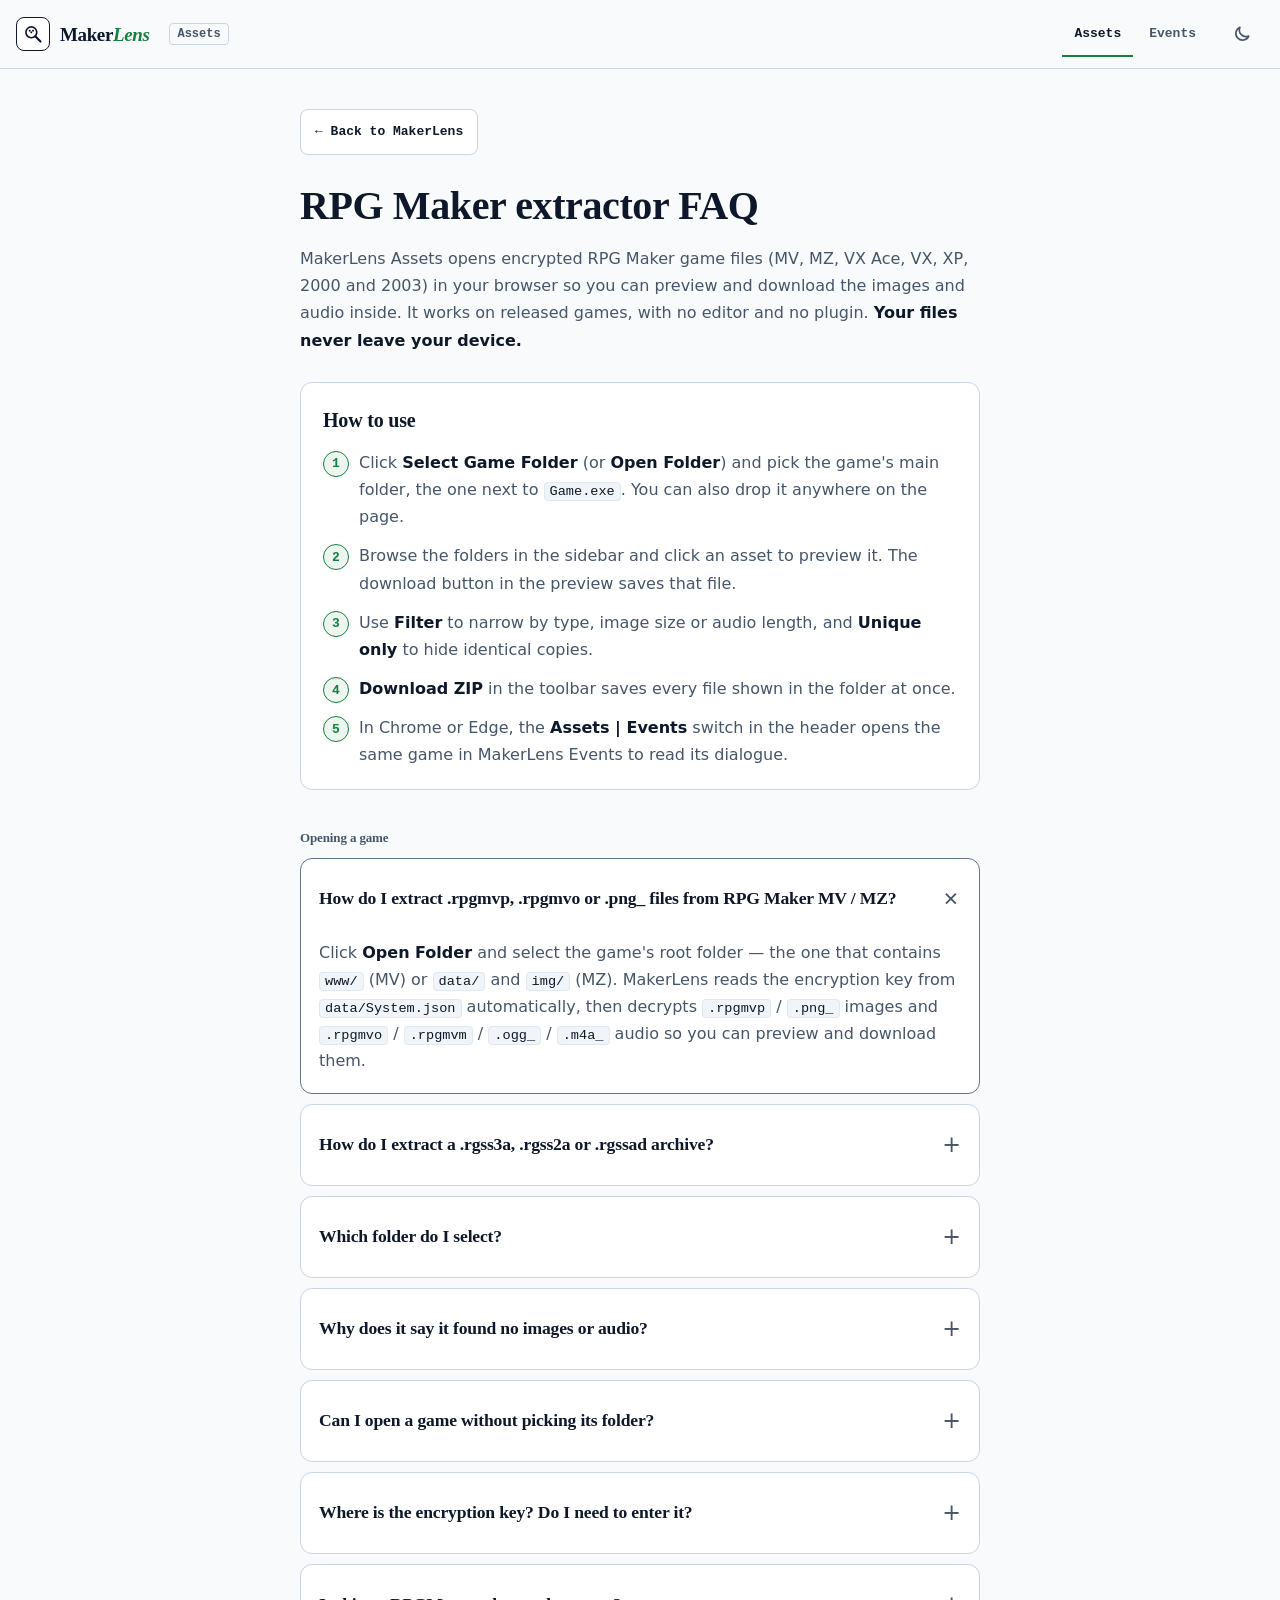
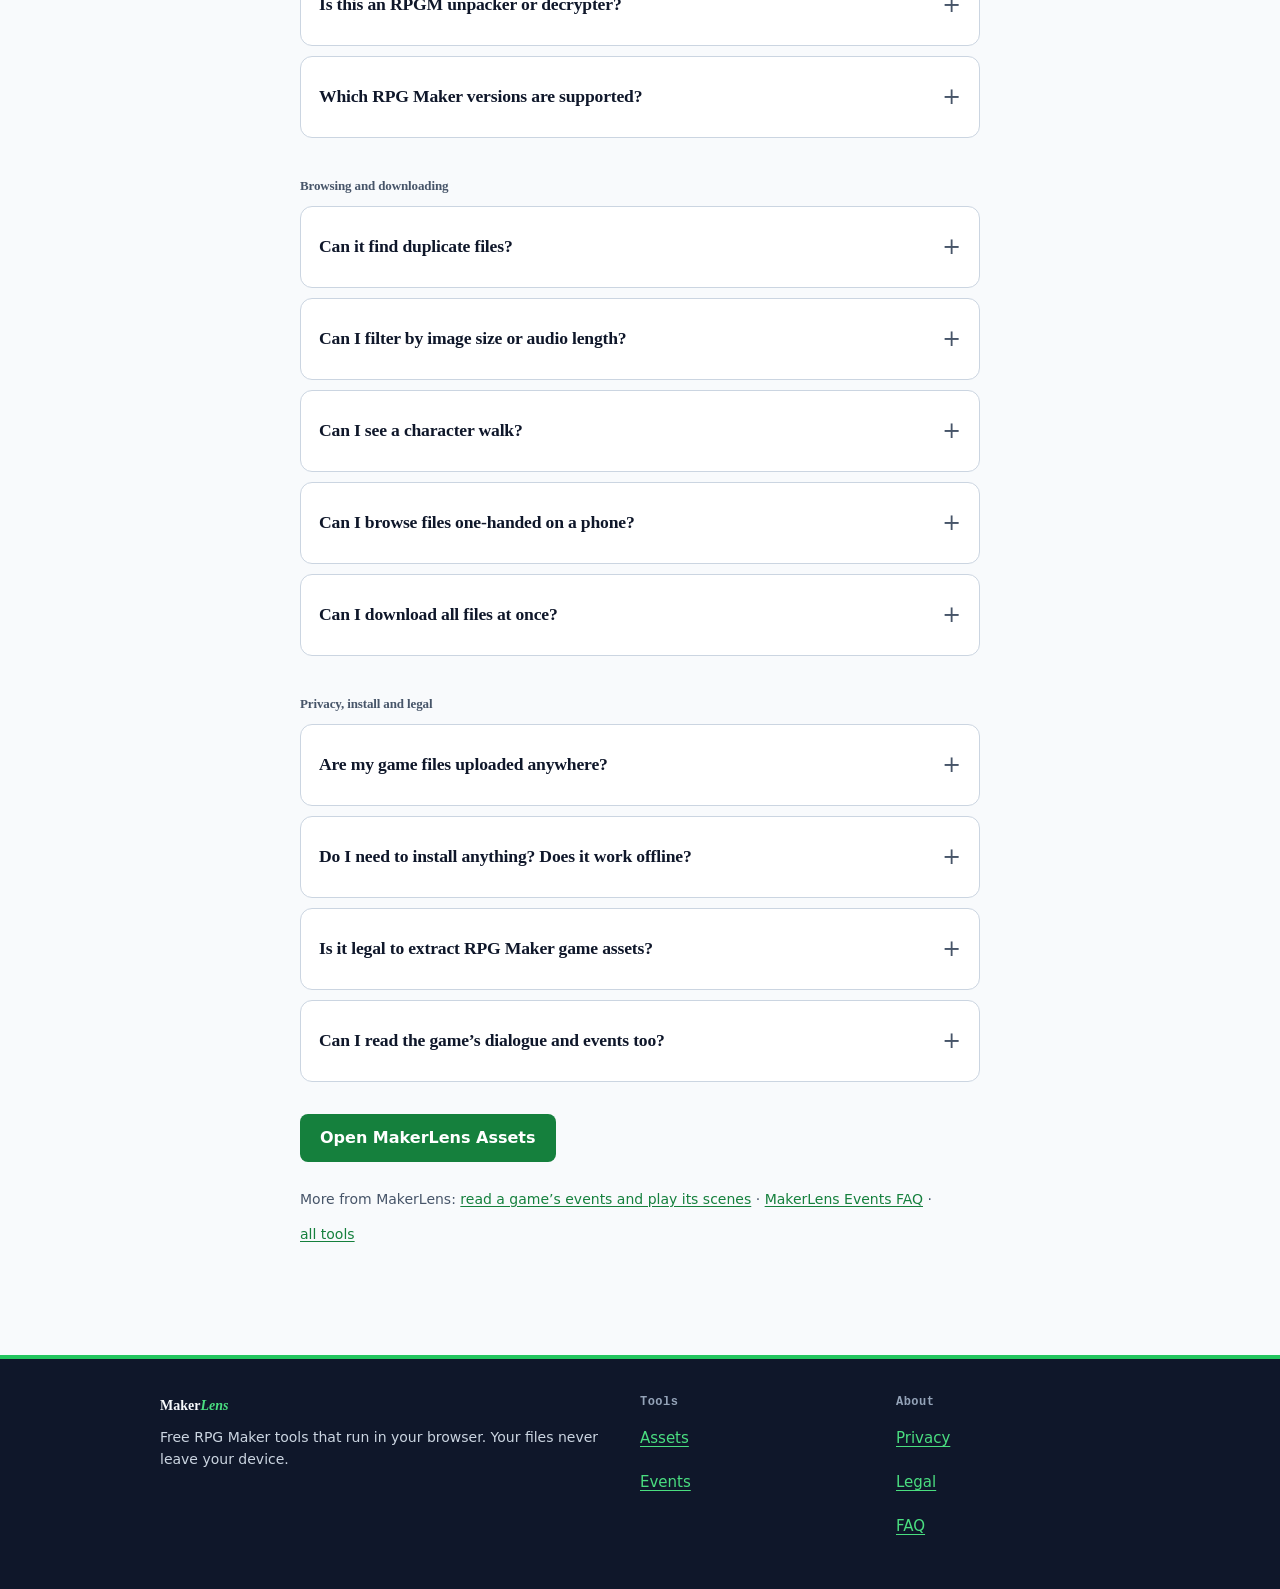
==== commit 2ae006d0: "docs(faq): group questions, add folder, link, walk-cycle and Events answers Co-Authored-By: Claude S" ====
--- a/faq.html
+++ b/faq.html
@@ -49,6 +49,38 @@
     },
     {
       "@type": "Question",
+      "name": "Which folder do I select?",
+      "acceptedAnswer": {
+        "@type": "Answer",
+        "text": "Select the game’s root folder, the one next to Game.exe. MV games keep their files in www/, MZ games in data/ and img/, and games packed in an archive keep a .rgssad, .rgss2a or .rgss3a file at the root. MakerLens finds each of these. RPG Maker 2000 / 2003 games have RPG_RT.ldb and RPG_RT.lmt at the root."
+      }
+    },
+    {
+      "@type": "Question",
+      "name": "Why does it say it found no images or audio?",
+      "acceptedAnswer": {
+        "@type": "Answer",
+        "text": "The folder you picked holds no image or audio. It is usually a subfolder, such as data/ or js/, or a folder that is not a game. The message names the folder you picked; select the one above it, the game’s root folder. The game you already had open stays on screen."
+      }
+    },
+    {
+      "@type": "Question",
+      "name": "Can I open a game without picking its folder?",
+      "acceptedAnswer": {
+        "@type": "Answer",
+        "text": "Yes. View another way on the start screen offers three options: an archive (Game.rgss3a and the like) picked on its own, individual files (.png_, .ogg_, .rpgmvp, plain .png and so on), and a game link. A game link comes from the game itself (⚙ → Share → MakerLens link). Its token sits after the #, so no server receives it, and only https://*.workers.dev addresses are accepted."
+      }
+    },
+    {
+      "@type": "Question",
+      "name": "Where is the encryption key? Do I need to enter it?",
+      "acceptedAnswer": {
+        "@type": "Answer",
+        "text": "No. RPG Maker MV and MZ store the key as encryptionKey in data/System.json, and MakerLens reads it from there. If images or audio fail to open, make sure you selected the game's root folder, not a subfolder such as img/."
+      }
+    },
+    {
+      "@type": "Question",
       "name": "Is this an RPGM unpacker or decrypter?",
       "acceptedAnswer": {
         "@type": "Answer",
@@ -57,10 +89,50 @@
     },
     {
       "@type": "Question",
-      "name": "Where is the encryption key? Do I need to enter it?",
-      "acceptedAnswer": {
-        "@type": "Answer",
-        "text": "No. RPG Maker MV and MZ store the key as encryptionKey in data/System.json, and MakerLens reads it from there. If images or audio fail to open, make sure you selected the game's root folder, not a subfolder such as img/."
+      "name": "Which RPG Maker versions are supported?",
+      "acceptedAnswer": {
+        "@type": "Answer",
+        "text": "RPG Maker MZ, MV, VX Ace, VX, XP and 2000 / 2003. RPG Maker 2000 / 2003 games are not encrypted: their .xyz images are shown and downloaded as PNG, next to their .png and .bmp. Unencrypted .png, .jpg, .gif, .webp, .bmp, .ogg, .m4a, .mp3 and .wav files inside a game folder are shown as well; .mid music (2000 / 2003, XP and VX) is listed for download, since browsers cannot play MIDI."
+      }
+    },
+    {
+      "@type": "Question",
+      "name": "Can it find duplicate files?",
+      "acceptedAnswer": {
+        "@type": "Answer",
+        "text": "Yes. Press the Unique only button in the toolbar. MakerLens then compares the content of every file in your browser (a SHA-256 hash of the decrypted bytes), hides identical copies, marks each copied file with how many copies exist, and lists them all in a Duplicates folder in the sidebar. With Unique only on, Download folder saves one file per content."
+      }
+    },
+    {
+      "@type": "Question",
+      "name": "Can I filter by image size or audio length?",
+      "acceptedAnswer": {
+        "@type": "Answer",
+        "text": "Yes. Press the Filter button in the toolbar. Choose Images or Audio, set a width and height range in pixels (or pick a preset such as 48×48 tiles or 576×288 face sheets) and a length range in seconds or m:ss. MakerLens reads only the header of each file in the folder on screen, in your browser, to learn its size or length; nothing is decoded or uploaded. Each card then shows its size or length, and Download folder saves only the files that pass the filter."
+      }
+    },
+    {
+      "@type": "Question",
+      "name": "Can I see a character walk?",
+      "acceptedAnswer": {
+        "@type": "Answer",
+        "text": "Yes. Open a character sheet and MakerLens plays its walk cycle. Sheets whose name starts with $ hold one character (3 × 4 frames); other sheets hold eight (12 × 8). RPG Maker 2000 / 2003 CharSet images play too."
+      }
+    },
+    {
+      "@type": "Question",
+      "name": "Can I browse files one-handed on a phone?",
+      "acceptedAnswer": {
+        "@type": "Answer",
+        "text": "Yes. Tap a file to open it, then swipe left or right on it for the next or previous file, swipe down to close, pinch or double-tap to zoom and drag to move a zoomed image. The phone's Back button or back gesture closes the preview too. Close, previous, next and download sit in one bar at the bottom of the screen, within reach of your thumb."
+      }
+    },
+    {
+      "@type": "Question",
+      "name": "Can I download all files at once?",
+      "acceptedAnswer": {
+        "@type": "Answer",
+        "text": "Yes. Open a folder in the sidebar and use the Download ZIP button in the toolbar to save every asset in it as a single ZIP file. Individual files can be downloaded from the preview."
       }
     },
     {
@@ -73,46 +145,6 @@
     },
     {
       "@type": "Question",
-      "name": "Can I download all files at once?",
-      "acceptedAnswer": {
-        "@type": "Answer",
-        "text": "Yes. Open a folder in the sidebar and use the Download ZIP button in the toolbar to save every asset in it as a single ZIP file. Individual files can be downloaded from the preview."
-      }
-    },
-    {
-      "@type": "Question",
-      "name": "Can it find duplicate files?",
-      "acceptedAnswer": {
-        "@type": "Answer",
-        "text": "Yes. Press the Unique only button in the toolbar. MakerLens then compares the content of every file in your browser (a SHA-256 hash of the decrypted bytes), hides identical copies, marks each copied file with how many copies exist, and lists them all in a Duplicates folder in the sidebar. With Unique only on, Download folder saves one file per content."
-      }
-    },
-    {
-      "@type": "Question",
-      "name": "Can I filter by image size or audio length?",
-      "acceptedAnswer": {
-        "@type": "Answer",
-        "text": "Yes. Press the Filter button in the toolbar. Choose Images or Audio, set a width and height range in pixels (or pick a preset such as 48×48 tiles or 576×288 face sheets) and a length range in seconds or m:ss. MakerLens reads only the header of each file in the folder on screen, in your browser, to learn its size or length; nothing is decoded or uploaded. Each card then shows its size or length, and Download folder saves only the files that pass the filter."
-      }
-    },
-    {
-      "@type": "Question",
-      "name": "Can I browse files one-handed on a phone?",
-      "acceptedAnswer": {
-        "@type": "Answer",
-        "text": "Yes. Tap a file to open it, then swipe left or right on it for the next or previous file, swipe down to close, pinch or double-tap to zoom and drag to move a zoomed image. The phone's Back button or back gesture closes the preview too. Close, previous, next and download sit in one bar at the bottom of the screen, within reach of your thumb."
-      }
-    },
-    {
-      "@type": "Question",
-      "name": "Which RPG Maker versions are supported?",
-      "acceptedAnswer": {
-        "@type": "Answer",
-        "text": "RPG Maker MZ, MV, VX Ace, VX, XP and 2000 / 2003. RPG Maker 2000 / 2003 games are not encrypted: their .xyz images are shown and downloaded as PNG, next to their .png and .bmp. Unencrypted .png, .jpg, .gif, .webp, .bmp, .ogg, .m4a, .mp3 and .wav files inside a game folder are shown as well; .mid music (2000 / 2003, XP and VX) is listed for download, since browsers cannot play MIDI."
-      }
-    },
-    {
-      "@type": "Question",
       "name": "Do I need to install anything? Does it work offline?",
       "acceptedAnswer": {
         "@type": "Answer",
@@ -125,6 +157,14 @@
       "acceptedAnswer": {
         "@type": "Answer",
         "text": "MakerLens is intended for personal use only, to access assets from games you own. Redistributing extracted assets may violate the game's license or copyright, so check the game's terms before reusing anything."
+      }
+    },
+    {
+      "@type": "Question",
+      "name": "Can I read the game’s dialogue and events too?",
+      "acceptedAnswer": {
+        "@type": "Answer",
+        "text": "Yes, with MakerLens Events, the other MakerLens tool. In Chrome or Edge, once a game folder is open, the Assets | Events switch in the header carries the same folder to it without picking it again. The folder stays on your device. See the Events FAQ."
       }
     }
   ]
@@ -176,13 +216,19 @@
   details { border-bottom: 1px solid var(--bd); }
   summary { list-style: none; cursor: pointer; display: flex; justify-content: space-between; align-items: center; gap: 16px; padding: 16px 0; }
   summary::-webkit-details-marker { display: none; }
-  summary h2 { font-size: 1.05rem; line-height: 1.4; margin: 0; font-weight: 600; }
+  summary h3 { font-size: 1.05rem; line-height: 1.4; margin: 0; font-weight: 600; }
+  .group { font-size: .8rem; letter-spacing: .06em; text-transform: uppercase; color: var(--t3); font-weight: 600; margin: 36px 0 8px; }
+  .faq { margin-top: 8px; }
+  .more { font-size: 14px; margin-top: 20px; }
   summary::after { content: "+"; flex: none; font-size: 1.4rem; line-height: 1; color: var(--t3); transition: transform .15s; }
   details[open] summary::after { transform: rotate(45deg); }
   details > :not(summary) { margin: 0 0 16px; }
   .cta { display: inline-flex; align-items: center; min-height: 44px; padding: 0 20px; margin-top: 32px; border-radius: var(--r); background: var(--a-bg); color: var(--a-on); text-decoration: none; font-weight: 600; }
   .cta:hover { filter: brightness(1.08); }
   :focus-visible { outline: 2px solid var(--a); outline-offset: 2px; }
+  :root[data-lens] main summary h3 { font: 700 1.1rem/1.35 var(--serif); letter-spacing: -.01em; margin: 0; }
+  :root[data-lens] main .group { font: 700 13px var(--mono); letter-spacing: .02em; text-transform: none; color: var(--t2); margin: 40px 0 12px; }
+  :root[data-lens] main .more a { display: inline-block; padding: 6px 0; }
 </style>
 </head>
 <body>
@@ -200,7 +246,7 @@
 <main>
   <a class="back" href="./">← Back to MakerLens</a>
   <h1>RPG Maker extractor FAQ</h1>
-  <p>MakerLens opens encrypted RPG Maker game files in your browser so you can preview and download the images and audio inside. <strong>Your files never leave your device.</strong></p>
+  <p class="intro">MakerLens Assets opens encrypted RPG Maker game files (MV, MZ, VX Ace, VX, XP, 2000 and 2003) in your browser so you can preview and download the images and audio inside. It works on released games, with no editor and no plugin. <strong>Your files never leave your device.</strong></p>
 
   <section class="lens-howto lens-only" aria-labelledby="howto-title">
     <h2 id="howto-title">How to use</h2>
@@ -213,69 +259,86 @@
     </ol>
   </section>
 
+  <h2 class="group lens-only">Opening a game</h2>
   <div class="faq">
     <details open>
-      <summary><h2>How do I extract .rpgmvp, .rpgmvo or .png_ files from RPG Maker MV / MZ?</h2></summary>
+      <summary><h3>How do I extract .rpgmvp, .rpgmvo or .png_ files from RPG Maker MV / MZ?</h3></summary>
       <p>Click <strong>Open Folder</strong> and select the game's root folder — the one that contains <code>www/</code> (MV) or <code>data/</code> and <code>img/</code> (MZ). MakerLens reads the encryption key from <code>data/System.json</code> automatically, then decrypts <code>.rpgmvp</code> / <code>.png_</code> images and <code>.rpgmvo</code> / <code>.rpgmvm</code> / <code>.ogg_</code> / <code>.m4a_</code> audio so you can preview and download them.</p>
     </details>
-
-    <details>
-      <summary><h2>How do I extract a .rgss3a, .rgss2a or .rgssad archive?</h2></summary>
+    <details>
+      <summary><h3>How do I extract a .rgss3a, .rgss2a or .rgssad archive?</h3></summary>
       <p>Click <strong>Select archive</strong> and choose the archive file, usually named <code>Game.rgss3a</code> (VX Ace), <code>Game.rgss2a</code> (VX) or <code>Game.rgssad</code> (XP). The key is derived from the archive itself, so nothing else is needed. Selecting the game folder also works; MakerLens finds the archive inside it.</p>
     </details>
-
-    <details>
-      <summary><h2>Is this an RPGM unpacker or decrypter?</h2></summary>
+    <details>
+      <summary><h3>Which folder do I select?</h3></summary>
+      <p>Select the game’s root folder, the one next to <code>Game.exe</code>. MV games keep their files in <code>www/</code>, MZ games in <code>data/</code> and <code>img/</code>, and games packed in an archive keep a <code>.rgssad</code>, <code>.rgss2a</code> or <code>.rgss3a</code> file at the root. MakerLens finds each of these. RPG Maker 2000 / 2003 games have <code>RPG_RT.ldb</code> and <code>RPG_RT.lmt</code> at the root.</p>
+    </details>
+    <details>
+      <summary><h3>Why does it say it found no images or audio?</h3></summary>
+      <p>The folder you picked holds no image or audio. It is usually a subfolder, such as <code>data/</code> or <code>js/</code>, or a folder that is not a game. The message names the folder you picked; select the one above it, the game’s root folder. The game you already had open stays on screen.</p>
+    </details>
+    <details>
+      <summary><h3>Can I open a game without picking its folder?</h3></summary>
+      <p>Yes. <strong>View another way</strong> on the start screen offers three options: an <strong>archive</strong> (<code>Game.rgss3a</code> and the like) picked on its own, <strong>individual files</strong> (<code>.png_</code>, <code>.ogg_</code>, <code>.rpgmvp</code>, plain <code>.png</code> and so on), and a <strong>game link</strong>. A game link comes from the game itself (⚙ → Share → MakerLens link). Its token sits after the <code>#</code>, so no server receives it, and only <code>https://*.workers.dev</code> addresses are accepted.</p>
+    </details>
+    <details>
+      <summary><h3>Where is the encryption key? Do I need to enter it?</h3></summary>
+      <p>No. RPG Maker MV and MZ store the key as <code>encryptionKey</code> in <code>data/System.json</code>, and MakerLens reads it from there. If images or audio fail to open, make sure you selected the game's root folder, not a subfolder such as <code>img/</code>.</p>
+    </details>
+    <details>
+      <summary><h3>Is this an RPGM unpacker or decrypter?</h3></summary>
       <p>Yes. MakerLens decrypts RPG Maker MV / MZ images and audio (<code>.rpgmvp</code>, <code>.png_</code>, <code>.rpgmvo</code>, <code>.ogg_</code>) unpacks XP, VX and VX Ace archives (<code>.rgssad</code>, <code>.rgss2a</code>, <code>.rgss3a</code>), and shows RPG Maker 2000 / 2003 <code>.xyz</code> images. It runs online in your browser, so there is nothing to download or install. It extracts images and audio only; other files in an archive, such as scripts and maps, are not shown.</p>
     </details>
-
-    <details>
-      <summary><h2>Where is the encryption key? Do I need to enter it?</h2></summary>
-      <p>No. RPG Maker MV and MZ store the key as <code>encryptionKey</code> in <code>data/System.json</code>, and MakerLens reads it from there. If images or audio fail to open, make sure you selected the game's root folder, not a subfolder such as <code>img/</code>.</p>
-    </details>
-
-    <details>
-      <summary><h2>Are my game files uploaded anywhere?</h2></summary>
+    <details>
+      <summary><h3>Which RPG Maker versions are supported?</h3></summary>
+      <p>RPG Maker MZ, MV, VX Ace, VX, XP and 2000 / 2003. RPG Maker 2000 / 2003 games are not encrypted: their <code>.xyz</code> images are shown and downloaded as PNG, next to their <code>.png</code> and <code>.bmp</code>. Unencrypted <code>.png</code>, <code>.jpg</code>, <code>.gif</code>, <code>.webp</code>, <code>.bmp</code>, <code>.ogg</code>, <code>.m4a</code>, <code>.mp3</code> and <code>.wav</code> files inside a game folder are shown as well; <code>.mid</code> music (2000 / 2003, XP and VX) is listed for download, since browsers cannot play MIDI.</p>
+    </details>
+  </div>
+  <h2 class="group lens-only">Browsing and downloading</h2>
+  <div class="faq">
+    <details>
+      <summary><h3>Can it find duplicate files?</h3></summary>
+      <p>Yes. Press the <strong>Unique only</strong> button in the toolbar. MakerLens then compares the content of every file in your browser (a SHA-256 hash of the decrypted bytes), hides identical copies, marks each copied file with how many copies exist, and lists them all in a <strong>Duplicates</strong> folder in the sidebar. With Unique only on, <strong>Download folder</strong> saves one file per content.</p>
+    </details>
+    <details>
+      <summary><h3>Can I filter by image size or audio length?</h3></summary>
+      <p>Yes. Press the <strong>Filter</strong> button in the toolbar. Choose Images or Audio, set a width and height range in pixels (or pick a preset such as 48×48 tiles or 576×288 face sheets) and a length range in seconds or m:ss. MakerLens reads only the header of each file in the folder on screen, in your browser, to learn its size or length; nothing is decoded or uploaded. Each card then shows its size or length, and <strong>Download folder</strong> saves only the files that pass the filter.</p>
+    </details>
+    <details>
+      <summary><h3>Can I see a character walk?</h3></summary>
+      <p>Yes. Open a character sheet and MakerLens plays its walk cycle. Sheets whose name starts with <code>$</code> hold one character (3 × 4 frames); other sheets hold eight (12 × 8). RPG Maker 2000 / 2003 <code>CharSet</code> images play too.</p>
+    </details>
+    <details>
+      <summary><h3>Can I browse files one-handed on a phone?</h3></summary>
+      <p>Yes. Tap a file to open it, then swipe left or right on it for the next or previous file, swipe down to close, pinch or double-tap to zoom and drag to move a zoomed image. The phone's <strong>Back</strong> button or back gesture closes the preview too. Close, previous, next and download sit in one bar at the bottom of the screen, within reach of your thumb.</p>
+    </details>
+    <details>
+      <summary><h3>Can I download all files at once?</h3></summary>
+      <p>Yes. Open a folder in the sidebar and use the <strong>Download ZIP</strong> button in the toolbar to save every asset in it as a single ZIP file. Individual files can be downloaded from the preview.</p>
+    </details>
+  </div>
+  <h2 class="group lens-only">Privacy, install and legal</h2>
+  <div class="faq">
+    <details>
+      <summary><h3>Are my game files uploaded anywhere?</h3></summary>
       <p>No. Files are read and decrypted inside your browser; files, file names and keys never leave your device. The page's Content-Security-Policy blocks requests to any server except an anonymous counter, which receives only the page address, the referrer and the names of a few actions (such as how a game was opened or which feature was used, never what was opened), and the optional feedback form, which sends only the rating and comment you choose to send. Details: <a href="privacy.html">Privacy &amp; analytics</a>.</p>
     </details>
-
-    <details>
-      <summary><h2>Can I download all files at once?</h2></summary>
-      <p>Yes. Open a folder in the sidebar and use the <strong>Download ZIP</strong> button in the toolbar to save every asset in it as a single ZIP file. Individual files can be downloaded from the preview.</p>
-    </details>
-
-    <details>
-      <summary><h2>Can it find duplicate files?</h2></summary>
-      <p>Yes. Press the <strong>Unique only</strong> button in the toolbar. MakerLens then compares the content of every file in your browser (a SHA-256 hash of the decrypted bytes), hides identical copies, marks each copied file with how many copies exist, and lists them all in a <strong>Duplicates</strong> folder in the sidebar. With Unique only on, <strong>Download folder</strong> saves one file per content.</p>
-    </details>
-
-    <details>
-      <summary><h2>Can I filter by image size or audio length?</h2></summary>
-      <p>Yes. Press the <strong>Filter</strong> button in the toolbar. Choose Images or Audio, set a width and height range in pixels (or pick a preset such as 48×48 tiles or 576×288 face sheets) and a length range in seconds or m:ss. MakerLens reads only the header of each file in the folder on screen, in your browser, to learn its size or length; nothing is decoded or uploaded. Each card then shows its size or length, and <strong>Download folder</strong> saves only the files that pass the filter.</p>
-    </details>
-
-    <details>
-      <summary><h2>Can I browse files one-handed on a phone?</h2></summary>
-      <p>Yes. Tap a file to open it, then swipe left or right on it for the next or previous file, swipe down to close, pinch or double-tap to zoom and drag to move a zoomed image. The phone's <strong>Back</strong> button or back gesture closes the preview too. Close, previous, next and download sit in one bar at the bottom of the screen, within reach of your thumb.</p>
-    </details>
-
-    <details>
-      <summary><h2>Which RPG Maker versions are supported?</h2></summary>
-      <p>RPG Maker MZ, MV, VX Ace, VX, XP and 2000 / 2003. RPG Maker 2000 / 2003 games are not encrypted: their <code>.xyz</code> images are shown and downloaded as PNG, next to their <code>.png</code> and <code>.bmp</code>. Unencrypted <code>.png</code>, <code>.jpg</code>, <code>.gif</code>, <code>.webp</code>, <code>.bmp</code>, <code>.ogg</code>, <code>.m4a</code>, <code>.mp3</code> and <code>.wav</code> files inside a game folder are shown as well; <code>.mid</code> music (2000 / 2003, XP and VX) is listed for download, since browsers cannot play MIDI.</p>
-    </details>
-
-    <details>
-      <summary><h2>Do I need to install anything? Does it work offline?</h2></summary>
+    <details>
+      <summary><h3>Do I need to install anything? Does it work offline?</h3></summary>
       <p>No installation is needed: MakerLens runs in modern desktop browsers such as Chrome, Edge and Firefox. Once the page has loaded, opening, previewing and downloading work without an internet connection. You can also download the <a href="https://github.com/Kokoroou/rpgmaker-assets-viewer">source code</a> and open <code>index.html</code> locally.</p>
     </details>
-
-    <details>
-      <summary><h2>Is it legal to extract RPG Maker game assets?</h2></summary>
+    <details>
+      <summary><h3>Is it legal to extract RPG Maker game assets?</h3></summary>
       <p>MakerLens is intended for personal use only, to access assets from games you own. Redistributing extracted assets may violate the game's license or copyright, so check the game's terms before reusing anything.</p>
+    </details>
+    <details>
+      <summary><h3>Can I read the game’s dialogue and events too?</h3></summary>
+      <p>Yes, with <a href="https://makerlens.kokoroou.workers.dev/events/">MakerLens Events</a>, the other MakerLens tool. In Chrome or Edge, once a game folder is open, the <strong>Assets | Events</strong> switch in the header carries the same folder to it without picking it again. The folder stays on your device. See the <a href="https://makerlens.kokoroou.workers.dev/events/faq.html">Events FAQ</a>.</p>
     </details>
   </div>
 
-  <a class="cta" href="./">Open MakerLens</a>
+  <a class="cta" href="./">Open MakerLens Assets</a>
+  <p class="more">More from MakerLens: <a href="https://makerlens.kokoroou.workers.dev/events/">read a game’s events and play its scenes</a> · <a href="https://makerlens.kokoroou.workers.dev/events/faq.html">MakerLens Events FAQ</a> · <a href="https://makerlens.kokoroou.workers.dev/">all tools</a></p>
 </main>
 <footer class="lens-foot lens-only">
   <div class="lens-foot-in">
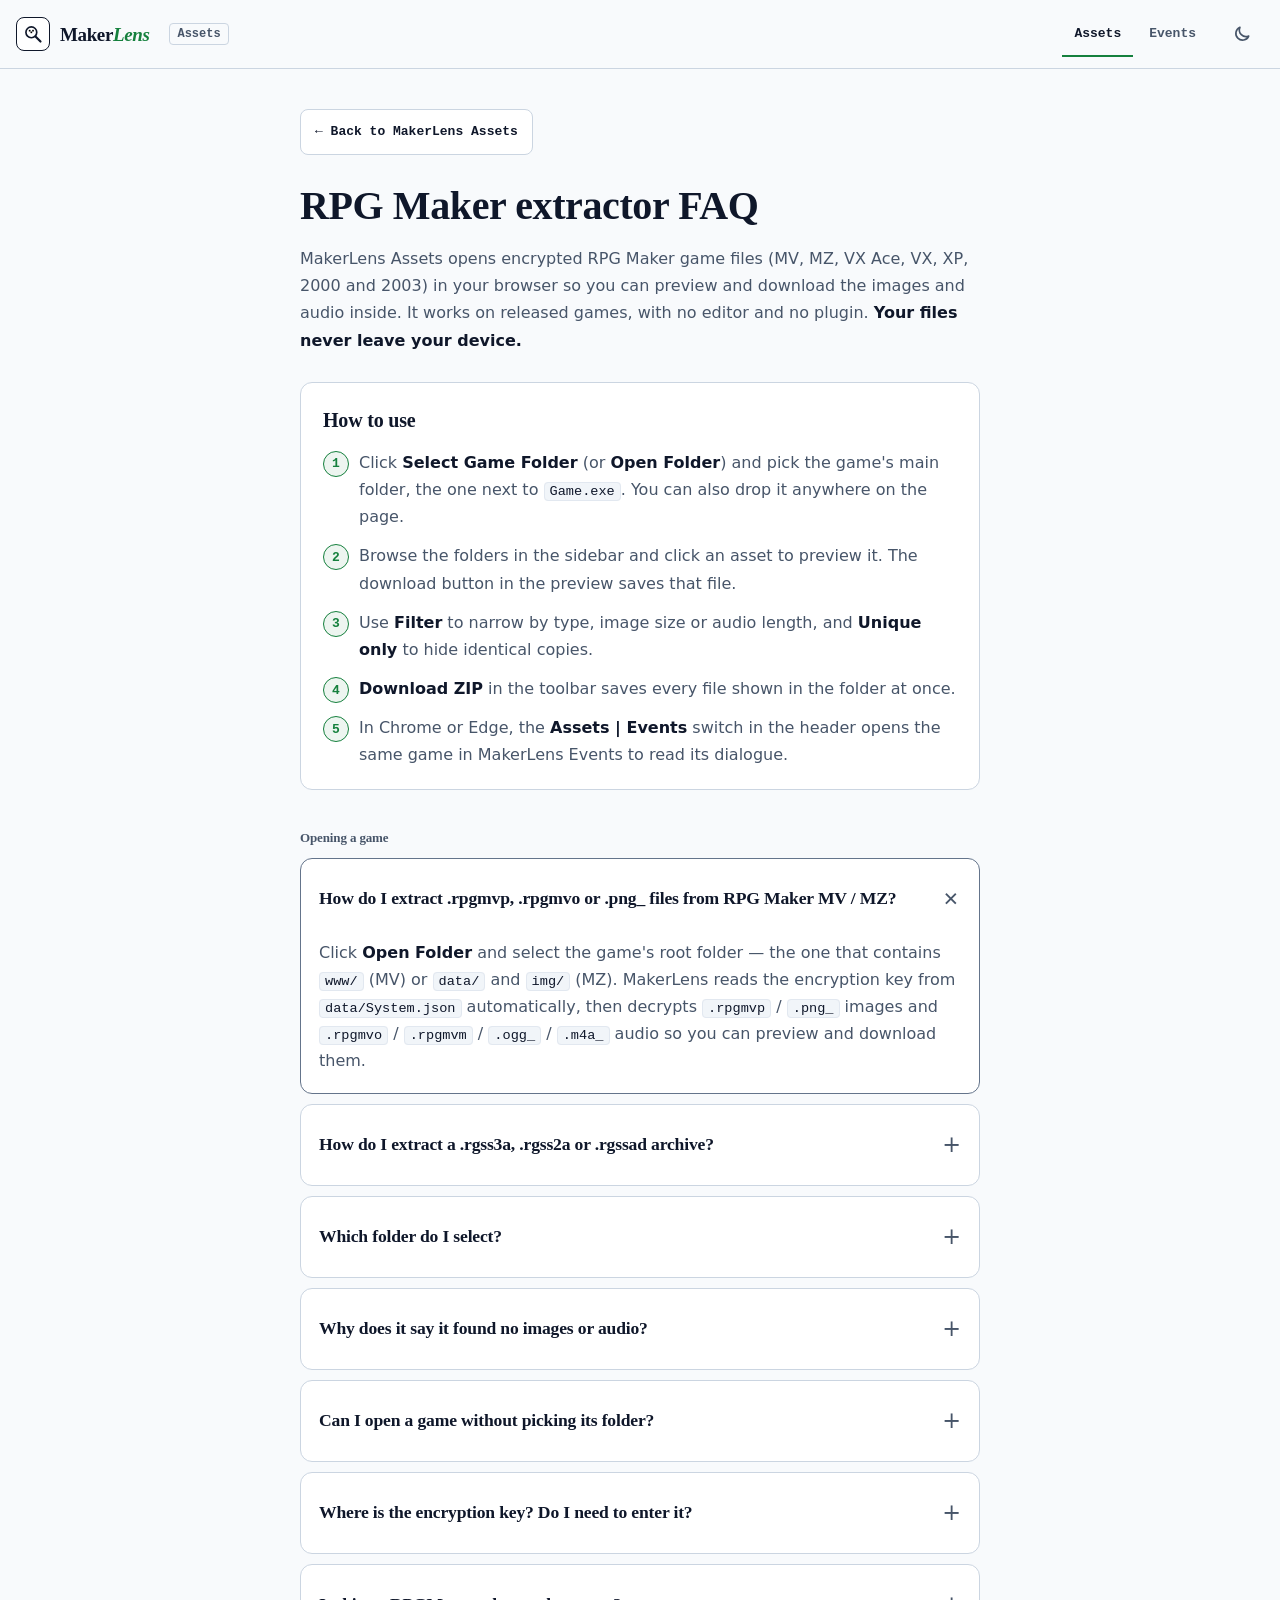
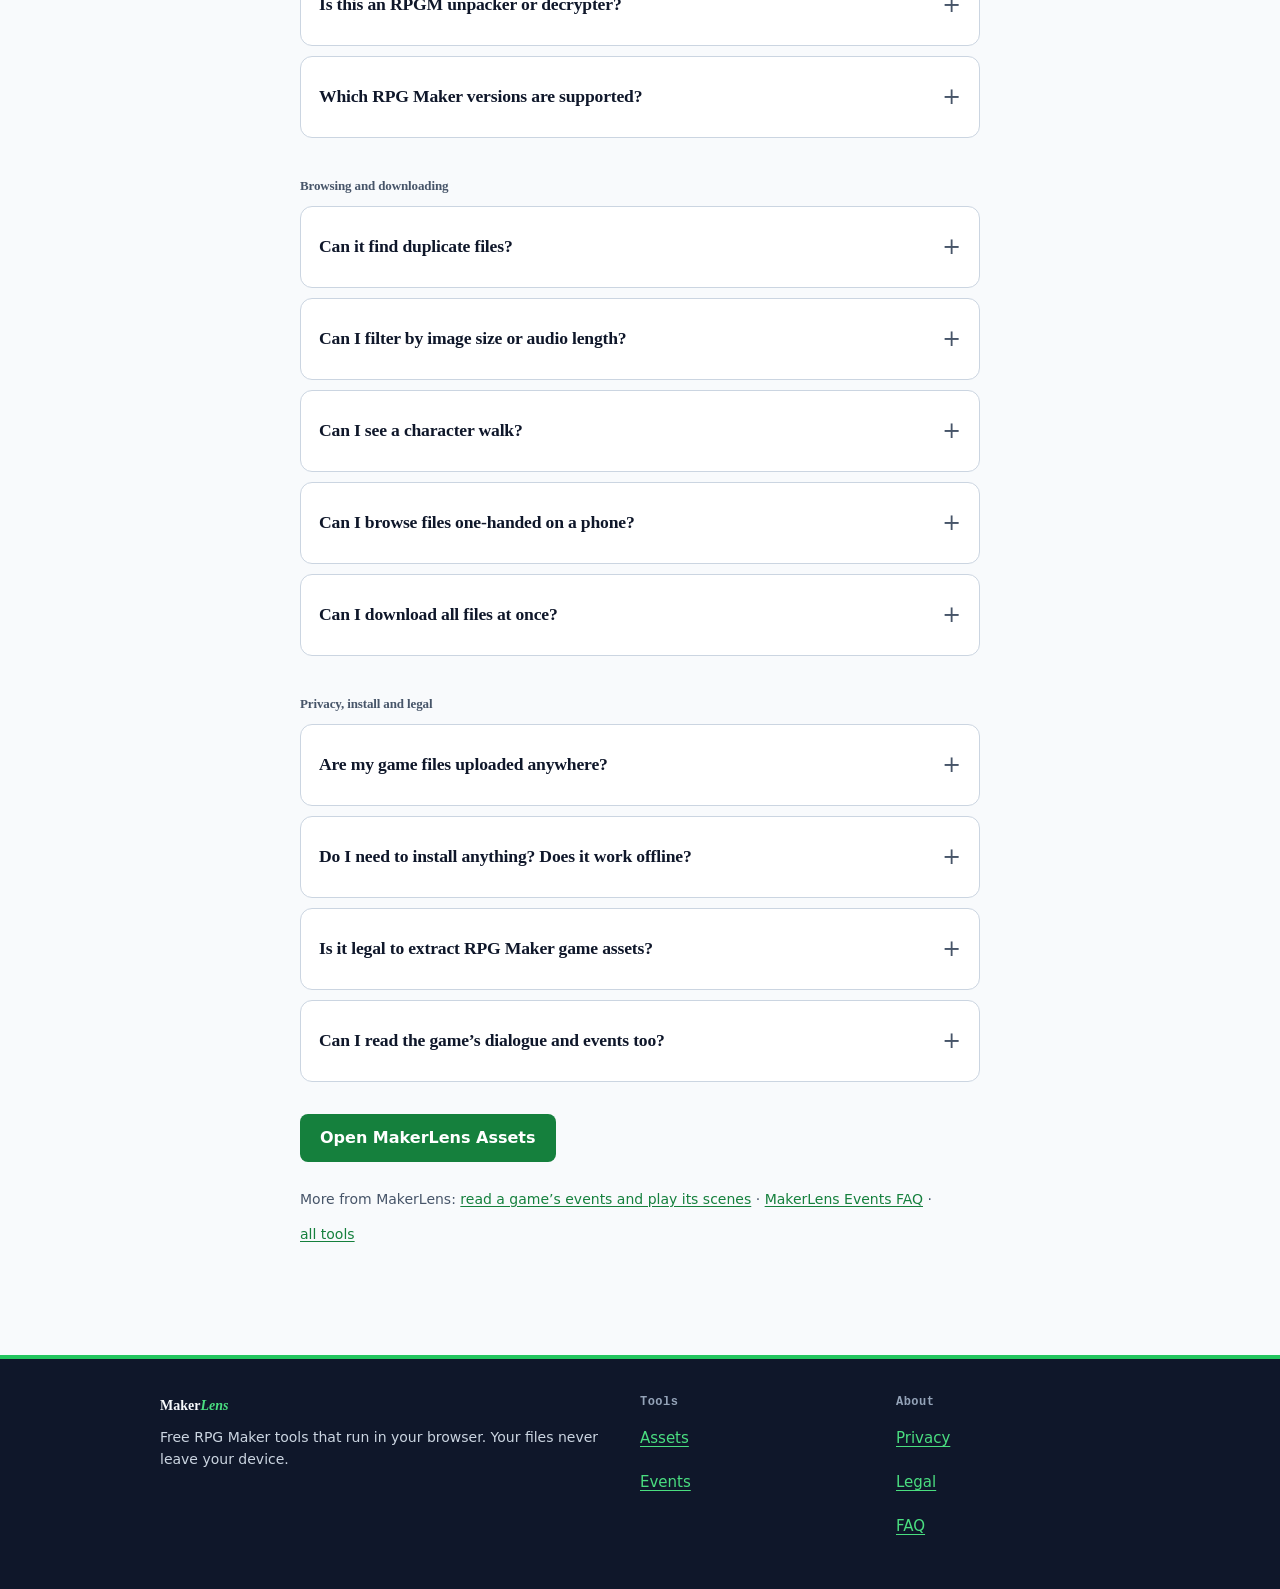
==== commit f9732fd1: "docs(faq): name the tool in the back link Co-Authored-By: Claude Sonnet 5.5 <noreply@anthropic.com> " ====
--- a/faq.html
+++ b/faq.html
@@ -244,7 +244,7 @@
   <button class="btn-icon lens-theme" type="button" data-lens-theme aria-label="Switch theme" title="Switch theme"><svg class="icon-sun" width="20" height="20" aria-hidden="true"><use href="#i-sun"/></svg><svg class="icon-moon" width="20" height="20" aria-hidden="true"><use href="#i-moon"/></svg></button>
 </header>
 <main>
-  <a class="back" href="./">← Back to MakerLens</a>
+  <a class="back" href="./">← Back to MakerLens Assets</a>
   <h1>RPG Maker extractor FAQ</h1>
   <p class="intro">MakerLens Assets opens encrypted RPG Maker game files (MV, MZ, VX Ace, VX, XP, 2000 and 2003) in your browser so you can preview and download the images and audio inside. It works on released games, with no editor and no plugin. <strong>Your files never leave your device.</strong></p>
 
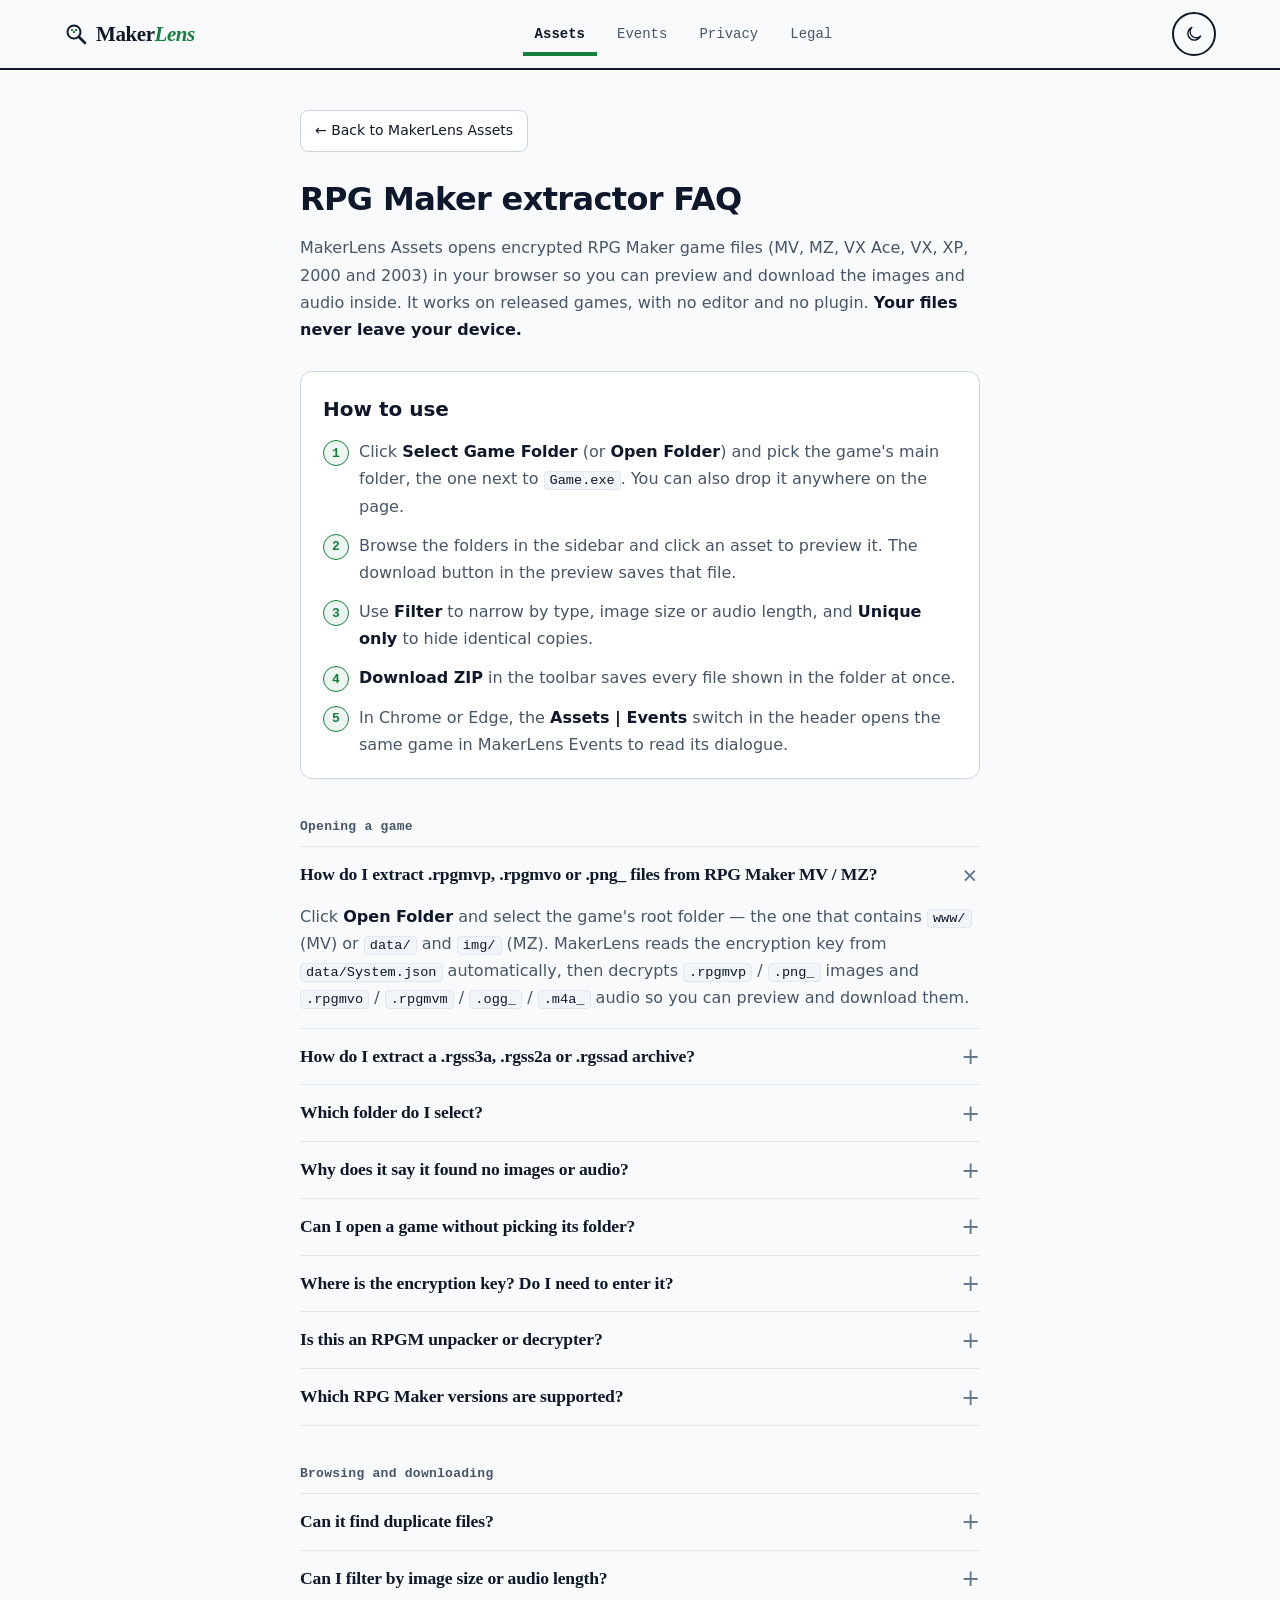
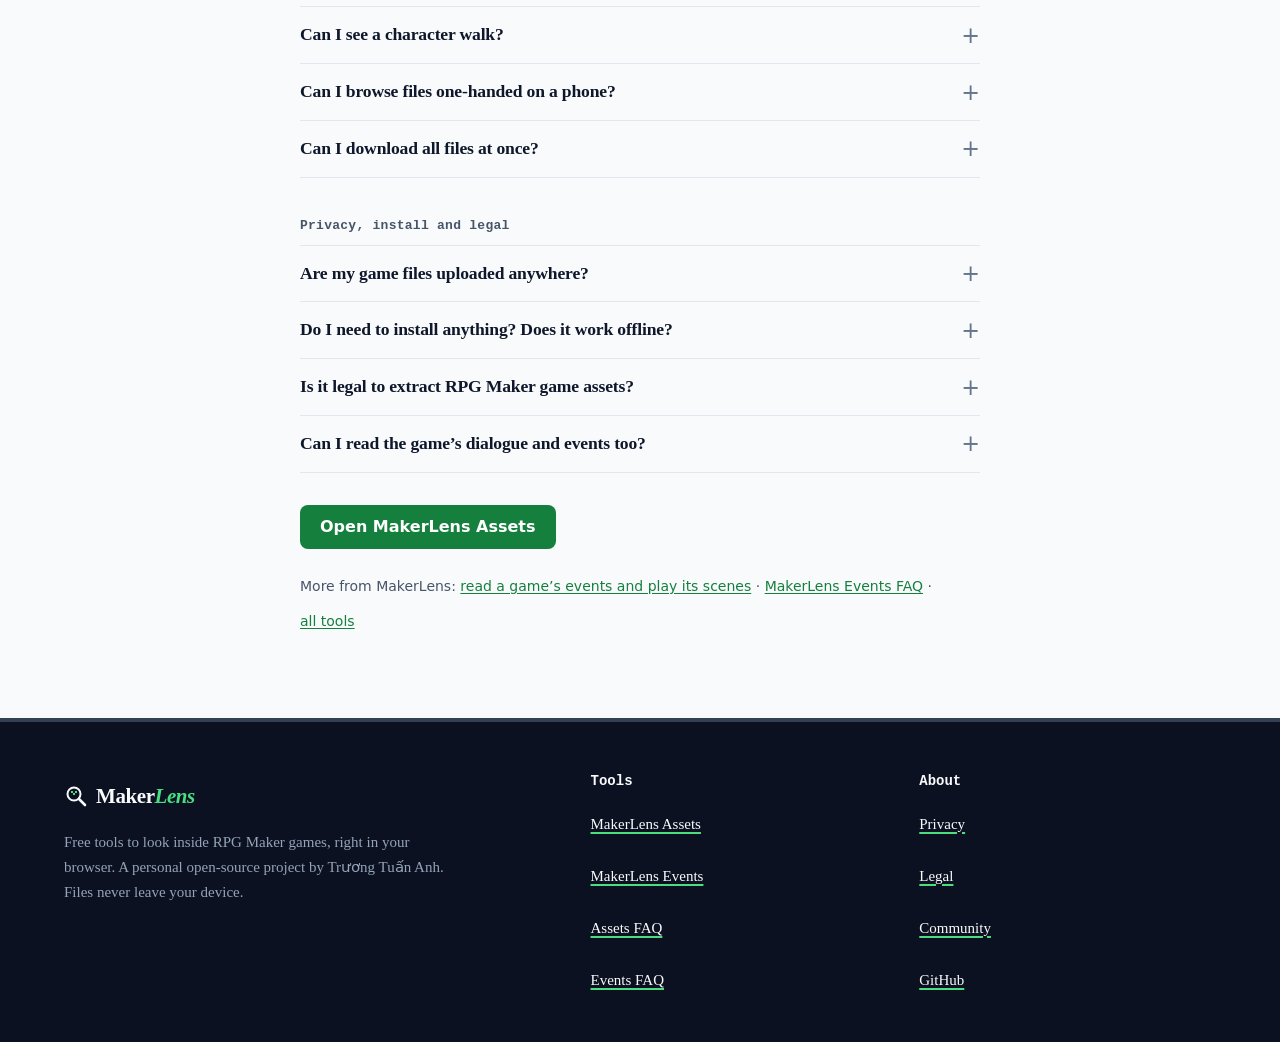
==== commit d4af94c5: "feat(faq): use the MakerLens family header and footer Co-Authored-By: Claude Sonnet 5.5 <noreply@ant" ====
--- a/faq.html
+++ b/faq.html
@@ -200,6 +200,7 @@
 <link rel="stylesheet" href="css/tokens.css">
 <link rel="stylesheet" href="css/moved.css">
 <link rel="stylesheet" href="css/lens.css">
+<link rel="stylesheet" href="css/family-chrome.css">
 <script>(function(){try{var t=localStorage.getItem('theme');if(t==='light'||t==='dark')document.documentElement.setAttribute('data-theme',t);}catch(e){}}());</script>
 <style>
   body { margin: 0; background: var(--bg); color: var(--t); font: 16px/1.7 var(--font); -webkit-font-smoothing: antialiased; }
@@ -238,11 +239,11 @@
   <symbol id="i-sun" viewBox="0 0 24 24" fill="none" stroke="currentColor" stroke-width="2" stroke-linecap="round"><circle cx="12" cy="12" r="4"/><path d="M12 2v2M12 20v2M4.93 4.93l1.41 1.41M17.66 17.66l1.41 1.41M2 12h2M20 12h2M4.93 19.07l1.41-1.41M17.66 6.34l1.41-1.41"/></symbol>
   <symbol id="i-moon" viewBox="0 0 24 24" fill="none" stroke="currentColor" stroke-width="2" stroke-linecap="round" stroke-linejoin="round"><path d="M20 14.5A8 8 0 019.5 4a8 8 0 1010.5 10.5z"/></symbol>
 </svg>
-<header class="lens-header lens-only">
-  <a class="lens-logo" href="https://makerlens.kokoroou.workers.dev/" aria-label="MakerLens Assets, go to the MakerLens home page"><span class="logo-mark"><svg class="lens-only" width="20" height="20" aria-hidden="true"><use href="#i-lens"/></svg></span><span class="lens-word">Maker<span>Lens</span></span><em class="logo-sub">Assets</em></a>
-  <nav class="lens-nav" aria-label="MakerLens tools"><a href="./" aria-current="page">Assets</a><a href="https://makerlens.kokoroou.workers.dev/events/">Events</a></nav>
-  <button class="btn-icon lens-theme" type="button" data-lens-theme aria-label="Switch theme" title="Switch theme"><svg class="icon-sun" width="20" height="20" aria-hidden="true"><use href="#i-sun"/></svg><svg class="icon-moon" width="20" height="20" aria-hidden="true"><use href="#i-moon"/></svg></button>
-</header>
+<header class="top lens-only"><div class="wrap bar">
+  <a class="brand" href="https://makerlens.kokoroou.workers.dev/" translate="no" aria-label="MakerLens home"><svg class="mark" viewBox="0 0 24 24" width="24" height="24" aria-hidden="true"><circle cx="10" cy="10" r="6.5" fill="none" stroke="currentColor" stroke-width="2"/><path d="M15 15l6 6" stroke="currentColor" stroke-width="2.6" stroke-linecap="round"/><rect class="lp" x="7" y="7" width="2" height="2"/><rect class="lp" x="9" y="9" width="2" height="2"/><rect class="lp" x="11" y="7" width="2" height="2"/></svg><span>Maker<b>Lens</b></span></a>
+  <nav aria-label="Main"><a href="./" aria-current="page">Assets</a><a href="https://makerlens.kokoroou.workers.dev/events/">Events</a><a href="https://makerlens.kokoroou.workers.dev/privacy.html">Privacy</a><a href="https://makerlens.kokoroou.workers.dev/legal.html">Legal</a></nav>
+  <button class="theme-btn" type="button" data-lens-theme aria-label="Switch theme" title="Switch theme"><svg class="i-sun" width="20" height="20" viewBox="0 0 24 24" fill="none" stroke="currentColor" stroke-width="1.6" stroke-linecap="round" stroke-linejoin="round" aria-hidden="true"><circle cx="12" cy="12" r="4"/><path d="M12 3v2M12 19v2M3 12h2M19 12h2M5.6 5.6L7 7M17 17l1.4 1.4M5.6 18.4L7 17M17 7l1.4-1.4"/></svg><svg class="i-moon" width="20" height="20" viewBox="0 0 24 24" fill="none" stroke="currentColor" stroke-width="1.6" stroke-linecap="round" stroke-linejoin="round" aria-hidden="true"><path d="M20 14.5A8 8 0 1 1 9.5 4a6.5 6.5 0 0 0 10.5 10.5z"/></svg></button>
+</div></header>
 <main>
   <a class="back" href="./">← Back to MakerLens Assets</a>
   <h1>RPG Maker extractor FAQ</h1>
@@ -340,13 +341,12 @@
   <a class="cta" href="./">Open MakerLens Assets</a>
   <p class="more">More from MakerLens: <a href="https://makerlens.kokoroou.workers.dev/events/">read a game’s events and play its scenes</a> · <a href="https://makerlens.kokoroou.workers.dev/events/faq.html">MakerLens Events FAQ</a> · <a href="https://makerlens.kokoroou.workers.dev/">all tools</a></p>
 </main>
-<footer class="lens-foot lens-only">
-  <div class="lens-foot-in">
-    <div class="lens-foot-about"><p class="lens-foot-brand">Maker<span>Lens</span></p><p>Free RPG Maker tools that run in your browser. Your files never leave your device.</p></div>
-    <nav aria-label="Tools"><p class="lens-foot-h">Tools</p><ul><li><a href="./">Assets</a></li><li><a href="https://makerlens.kokoroou.workers.dev/events/">Events</a></li></ul></nav>
-    <nav aria-label="About"><p class="lens-foot-h">About</p><ul><li><a href="https://makerlens.kokoroou.workers.dev/privacy.html">Privacy</a></li><li><a href="https://makerlens.kokoroou.workers.dev/legal.html">Legal</a></li><li><a href="faq.html">FAQ</a></li></ul></nav>
-  </div>
-</footer>
+<footer class="foot lens-only"><div class="wrap">
+  <div class="foot-brand"><a class="brand" href="https://makerlens.kokoroou.workers.dev/" translate="no"><svg class="mark" viewBox="0 0 24 24" width="24" height="24" aria-hidden="true"><circle cx="10" cy="10" r="6.5" fill="none" stroke="currentColor" stroke-width="2"/><path d="M15 15l6 6" stroke="currentColor" stroke-width="2.6" stroke-linecap="round"/><rect class="lp" x="7" y="7" width="2" height="2"/><rect class="lp" x="9" y="9" width="2" height="2"/><rect class="lp" x="11" y="7" width="2" height="2"/></svg><span>Maker<b>Lens</b></span></a>
+  <p>Free tools to look inside RPG Maker games, right in your browser. A personal open-source project by Trương&nbsp;Tuấn&nbsp;Anh. Files never leave your device.</p></div>
+  <nav aria-label="Tools"><h2>Tools</h2><ul><li><a href="https://makerlens.kokoroou.workers.dev/assets/">MakerLens Assets</a></li><li><a href="https://makerlens.kokoroou.workers.dev/events/">MakerLens Events</a></li><li><a href="https://makerlens.kokoroou.workers.dev/assets/faq.html">Assets FAQ</a></li><li><a href="https://makerlens.kokoroou.workers.dev/events/faq.html">Events FAQ</a></li></ul></nav>
+  <nav aria-label="About"><h2>About</h2><ul><li><a href="https://makerlens.kokoroou.workers.dev/privacy.html">Privacy</a></li><li><a href="https://makerlens.kokoroou.workers.dev/legal.html">Legal</a></li><li><a href="https://github.com/Kokoroou/makerlens/discussions" rel="noopener">Community</a></li><li><a href="https://github.com/Kokoroou/makerlens" rel="noopener">GitHub</a></li></ul></nav>
+</div></footer>
 <script src="js/analytics.js"></script>
 <script src="js/lens-static.js"></script>
 </body>
--- a/css/family-chrome.css
+++ b/css/family-chrome.css
@@ -0,0 +1,63 @@
+/* The MakerLens family's header and footer for the static pages that live inside a tool
+   (faq.html). Same look as the home page, Privacy and Legal (Kokoroou/makerlens,
+   site/css/landing.css: .top / .foot): edit the two together. Every rule is gated by
+   :root[data-lens], like lens.css, so the legacy GitHub Pages copy is unchanged (the markup
+   also carries .lens-only). Verbatim copy in rpgmaker-events-viewer/css/. */
+:root[data-lens] {
+  --chrome-serif: Charter, "Bitstream Charter", "Iowan Old Style", "Palatino Linotype", Palatino, Cambria, Georgia, serif;
+}
+:root[data-lens] .top, :root[data-lens] .top *, :root[data-lens] .foot, :root[data-lens] .foot * { box-sizing: border-box; }
+:root[data-lens] .top { display: block; background: var(--bg); border-bottom: 2px solid var(--t); position: relative; z-index: 5; }
+:root[data-lens] .top a, :root[data-lens] .foot a { text-decoration-color: var(--a); text-decoration-thickness: 2px; text-underline-offset: 3px; }
+:root[data-lens] .wrap { width: 100%; max-width: 1200px; margin: 0 auto; padding: 0 24px; }
+:root[data-lens] .bar { display: flex; align-items: center; justify-content: space-between; gap: 24px; min-height: 68px; }
+:root[data-lens] .brand { display: inline-flex; align-items: center; gap: 8px; min-height: 44px; text-decoration: none; font: 700 21px/1 var(--chrome-serif); letter-spacing: -.02em; color: var(--t); }
+:root[data-lens] .brand b { font-weight: 700; font-style: italic; color: var(--a); }
+:root[data-lens] .brand:hover { color: var(--t); }
+:root[data-lens] .brand:hover b { color: var(--a); }
+:root[data-lens] .top .mark, :root[data-lens] .foot .mark { display: block; color: currentColor; }
+:root[data-lens] .top .lp { fill: var(--a); }
+:root[data-lens] .top nav { display: flex; gap: 8px; }
+:root[data-lens] .top nav a { display: inline-flex; align-items: center; min-height: 44px; padding: 0 12px; font: 400 14px/1 var(--mono); text-decoration: none; color: var(--t2); border-radius: 0; }
+:root[data-lens] .top nav a:hover { background: var(--s3); color: var(--t); }
+:root[data-lens] .top nav a[aria-current="page"] { color: var(--t); font-weight: 700; box-shadow: inset 0 -4px 0 var(--a-bg); }
+:root[data-lens] .theme-btn { display: inline-grid; place-items: center; width: 44px; height: 44px; flex: none; padding: 0; border-radius: 50%; border: 2px solid var(--t); background: transparent; color: var(--t); cursor: pointer; }
+:root[data-lens] .theme-btn:hover { color: var(--a); border-color: var(--a); }
+:root[data-lens] .theme-btn svg { display: block; }
+:root[data-lens] .theme-btn .i-sun { display: none; }
+@media (prefers-color-scheme: dark) {
+  :root[data-lens]:not([data-theme="light"]) .theme-btn .i-sun { display: block; }
+  :root[data-lens]:not([data-theme="light"]) .theme-btn .i-moon { display: none; }
+}
+:root[data-lens][data-theme="dark"] .theme-btn .i-sun { display: block; }
+:root[data-lens][data-theme="dark"] .theme-btn .i-moon { display: none; }
+
+:root[data-lens] .foot { display: block; background: #0b1120; color: #f8fafc; border-top: 4px solid #334155; padding: 52px 0 40px; margin: 0; font: 400 17px/1.65 var(--chrome-serif); }
+:root[data-lens] .foot .wrap { display: grid; grid-template-columns: minmax(0, 5fr) minmax(0, 3fr) minmax(0, 3fr); gap: 32px; align-items: start; }
+:root[data-lens] .foot .brand, :root[data-lens] .foot a { color: #f8fafc; }
+:root[data-lens] .foot .brand b { color: #4ade80; }
+:root[data-lens] .foot .lp { fill: #4ade80; }
+:root[data-lens] .foot a { text-decoration-color: #4ade80; }
+:root[data-lens] .foot a:hover { color: #4ade80; }
+:root[data-lens] .foot a:focus-visible { outline: 2px solid #4ade80; outline-offset: 3px; border-radius: 4px; }
+:root[data-lens] .foot h2 { font: 700 14px/1 var(--mono); margin: 0 0 14px; padding: 0; border: 0; color: #f8fafc; letter-spacing: 0; }
+:root[data-lens] .foot-brand p { margin: 12px 0 0; font-size: 15px; color: #94a3b8; max-width: 24rem; }
+:root[data-lens] .foot ul { list-style: none; margin: 0; padding: 0; display: grid; gap: 8px; font-size: 15px; }
+:root[data-lens] .foot li { color: #f8fafc; }
+:root[data-lens] .foot li a { display: inline-flex; min-height: 44px; min-width: 44px; align-items: center; }
+
+@media (max-width: 1000px) {
+  :root[data-lens] .foot .wrap { grid-template-columns: minmax(0, 1fr) minmax(0, 1fr); }
+  :root[data-lens] .foot-brand { grid-column: 1 / -1; }
+}
+@media (max-width: 640px) {
+  :root[data-lens] .wrap { padding: 0 16px; }
+  :root[data-lens] .bar { flex-wrap: wrap; gap: 8px 12px; min-height: 0; padding-top: 8px; padding-bottom: 8px; }
+  :root[data-lens] .bar .theme-btn { margin-left: auto; }
+  :root[data-lens] .top nav { order: 3; width: 100%; gap: 8px; margin: 0 -12px; }
+  :root[data-lens] .top nav a { flex: 1 1 0; justify-content: center; padding: 0 4px; }
+  :root[data-lens] .foot { padding: 28px 0 20px; }
+  :root[data-lens] .foot-brand p { margin-top: 8px; }
+  :root[data-lens] .foot h2 { margin-bottom: 4px; }
+  :root[data-lens] .foot .wrap { grid-template-columns: minmax(0, 1fr) minmax(0, 1fr); gap: 20px 16px; }
+}
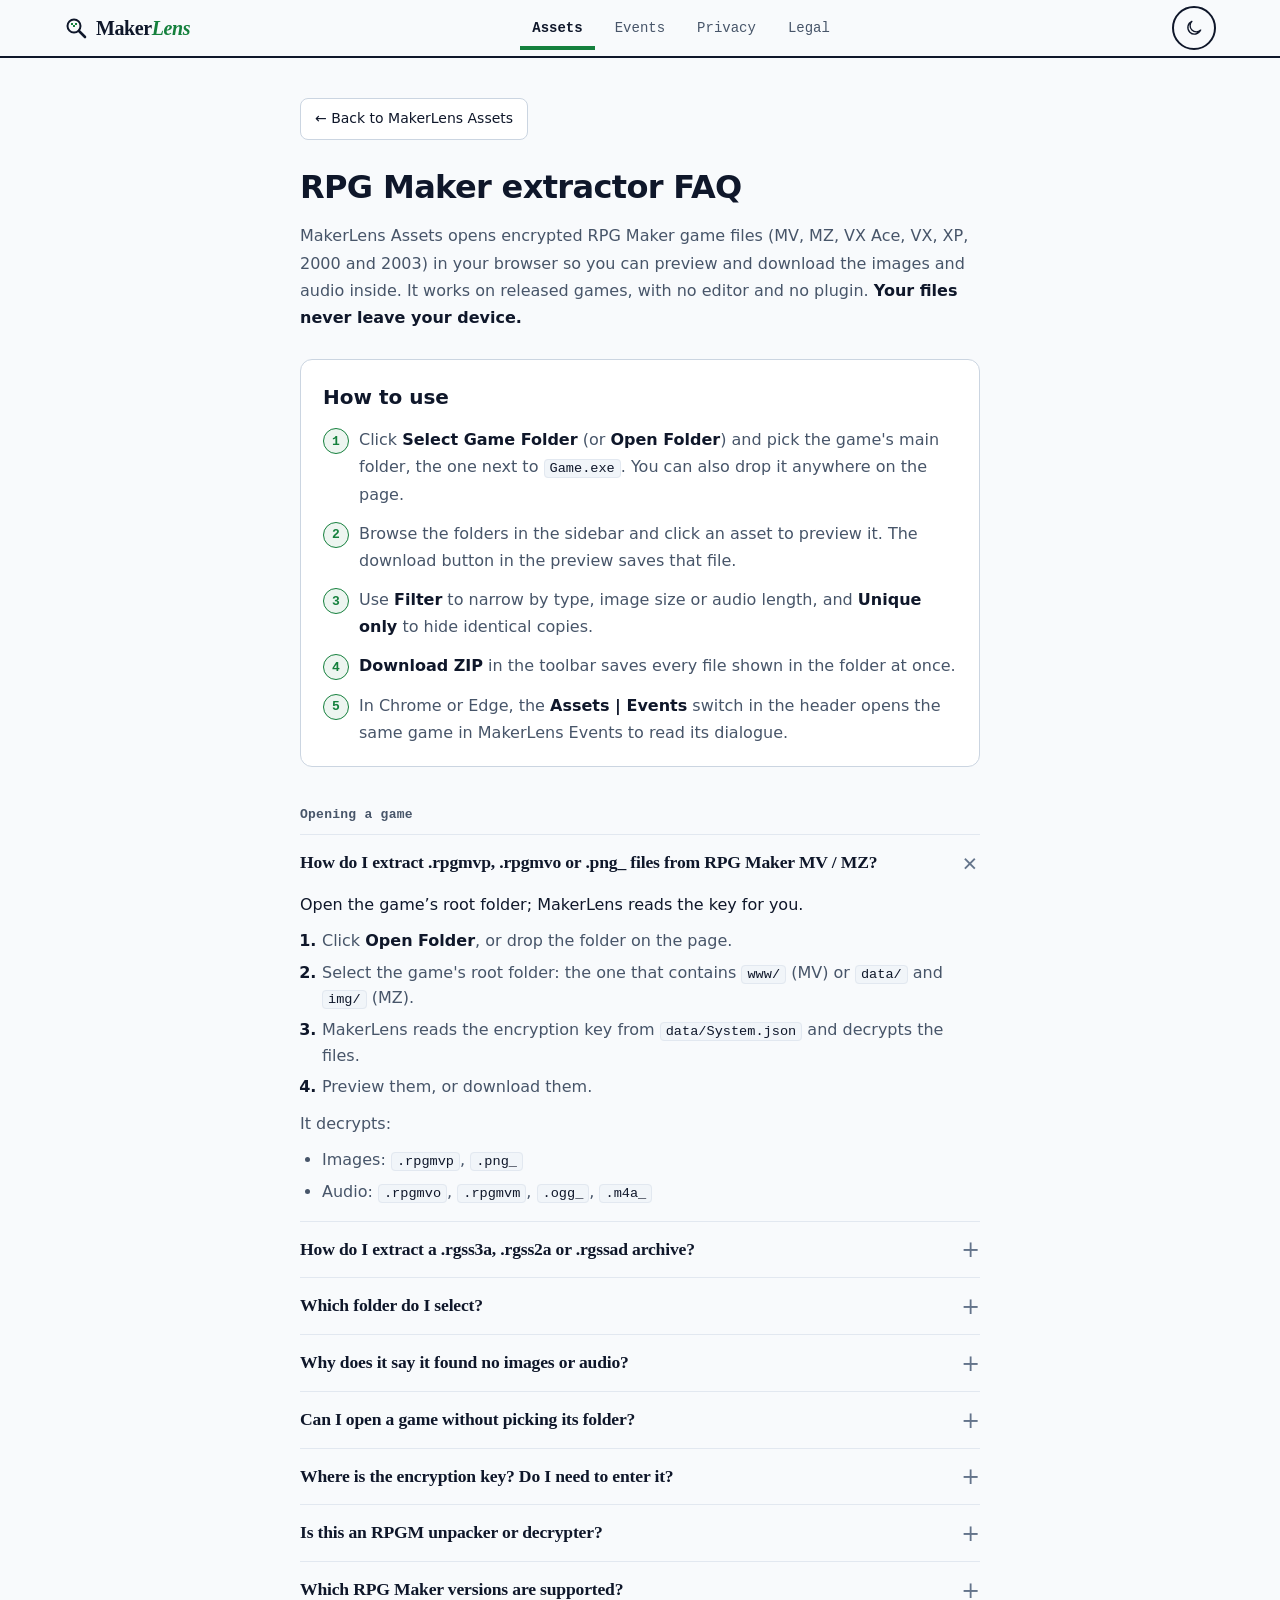
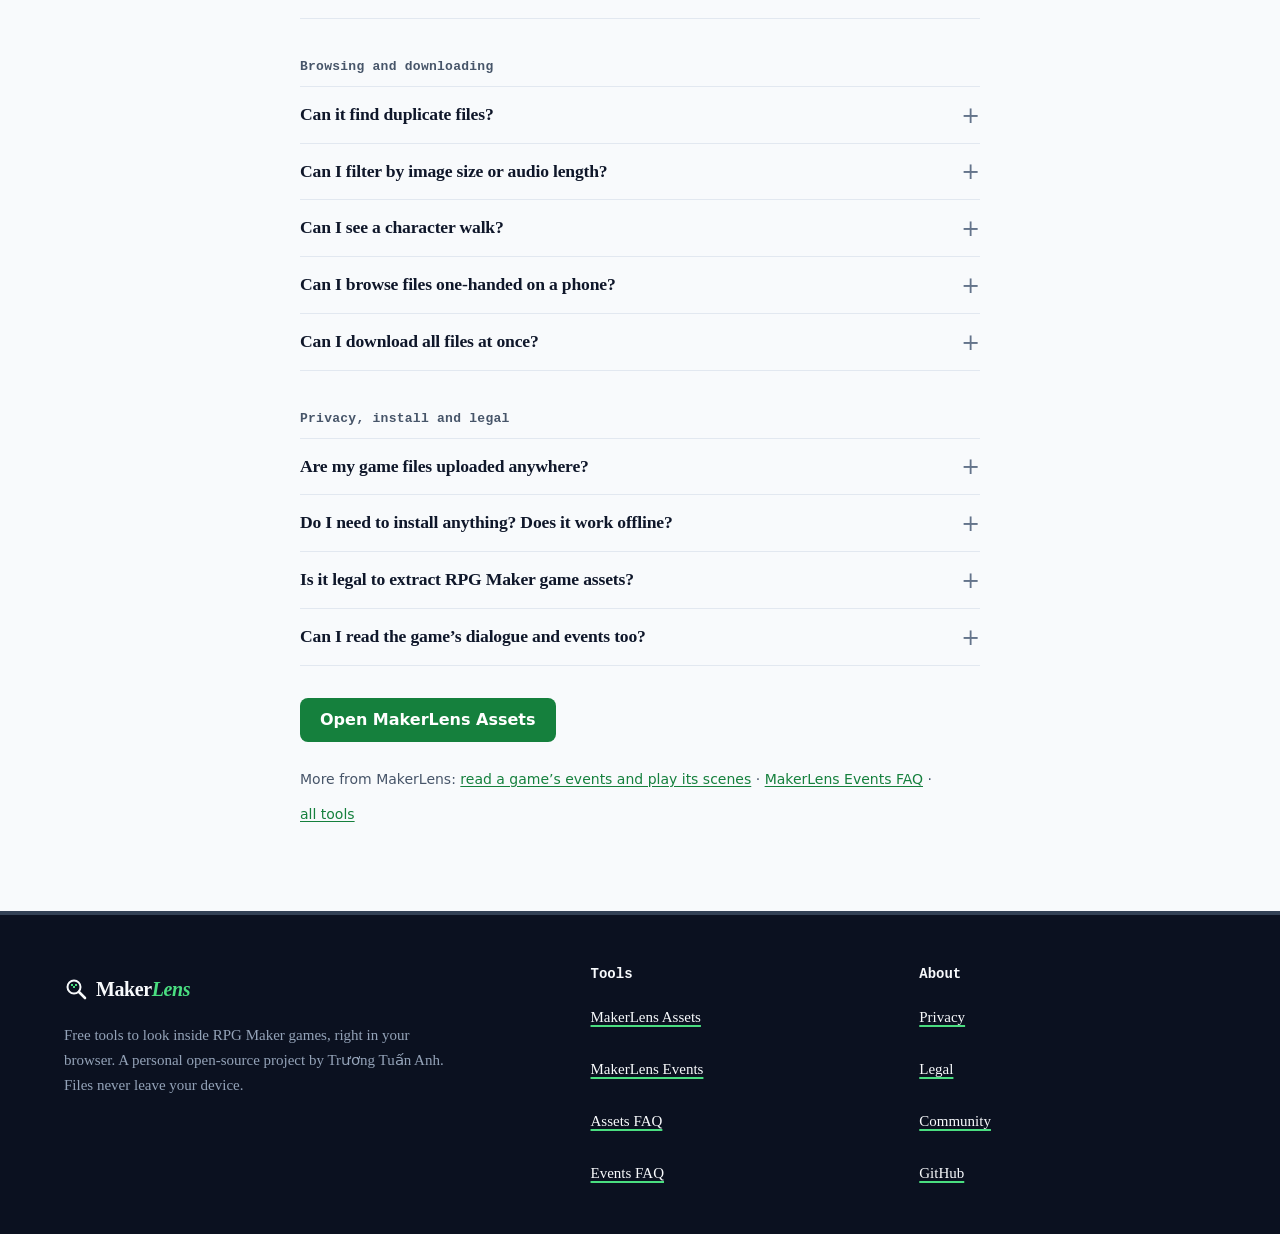
==== commit e5761248: "feat(faq): shorter answers as lists; pinned compact family header Co-Authored-By: Claude Opus 5.5 <n" ====
--- a/faq.html
+++ b/faq.html
@@ -36,7 +36,7 @@
       "name": "How do I extract .rpgmvp, .rpgmvo or .png_ files from RPG Maker MV / MZ?",
       "acceptedAnswer": {
         "@type": "Answer",
-        "text": "Click Open Folder and select the game's root folder — the one that contains www/ (MV) or data/ and img/ (MZ). MakerLens reads the encryption key from data/System.json automatically, then decrypts .rpgmvp / .png_ images and .rpgmvo / .rpgmvm / .ogg_ / .m4a_ audio so you can preview and download them."
+        "text": "Open the game’s root folder; MakerLens reads the key for you. Click Open Folder, or drop the folder on the page. Select the game's root folder: the one that contains www/ (MV) or data/ and img/ (MZ). MakerLens reads the encryption key from data/System.json and decrypts the files. Preview them, or download them. It decrypts: Images: .rpgmvp, .png_ Audio: .rpgmvo, .rpgmvm, .ogg_, .m4a_"
       }
     },
     {
@@ -44,7 +44,7 @@
       "name": "How do I extract a .rgss3a, .rgss2a or .rgssad archive?",
       "acceptedAnswer": {
         "@type": "Answer",
-        "text": "Click Select archive and choose the archive file, usually named Game.rgss3a (VX Ace), Game.rgss2a (VX) or Game.rgssad (XP). The key is derived from the archive itself, so nothing else is needed. Selecting the game folder also works; MakerLens finds the archive inside it."
+        "text": "Select the archive file. The key comes from the archive, so nothing else is needed. Click Select archive and choose the file. Usual names: Game.rgss3a (VX Ace), Game.rgss2a (VX), Game.rgssad (XP). Selecting the game folder works too; MakerLens finds the archive inside it."
       }
     },
     {
@@ -52,7 +52,7 @@
       "name": "Which folder do I select?",
       "acceptedAnswer": {
         "@type": "Answer",
-        "text": "Select the game’s root folder, the one next to Game.exe. MV games keep their files in www/, MZ games in data/ and img/, and games packed in an archive keep a .rgssad, .rgss2a or .rgss3a file at the root. MakerLens finds each of these. RPG Maker 2000 / 2003 games have RPG_RT.ldb and RPG_RT.lmt at the root."
+        "text": "The game’s root folder, the one next to Game.exe. MakerLens finds each layout below. MV: files in www/. MZ: data/ and img/. Packed in an archive: a .rgssad, .rgss2a or .rgss3a file at the root. RPG Maker 2000 / 2003: RPG_RT.ldb and RPG_RT.lmt at the root."
       }
     },
     {
@@ -60,7 +60,7 @@
       "name": "Why does it say it found no images or audio?",
       "acceptedAnswer": {
         "@type": "Answer",
-        "text": "The folder you picked holds no image or audio. It is usually a subfolder, such as data/ or js/, or a folder that is not a game. The message names the folder you picked; select the one above it, the game’s root folder. The game you already had open stays on screen."
+        "text": "The folder you picked holds no image or audio. It is usually a subfolder, such as data/ or js/, or a folder that is not a game. The message names the folder you picked. Select the one above it, the game’s root folder. The game you already had open stays on screen."
       }
     },
     {
@@ -68,7 +68,7 @@
       "name": "Can I open a game without picking its folder?",
       "acceptedAnswer": {
         "@type": "Answer",
-        "text": "Yes. View another way on the start screen offers three options: an archive (Game.rgss3a and the like) picked on its own, individual files (.png_, .ogg_, .rpgmvp, plain .png and so on), and a game link. A game link comes from the game itself (⚙ → Share → MakerLens link). Its token sits after the #, so no server receives it, and only https://*.workers.dev addresses are accepted."
+        "text": "Yes, with View another way on the start screen. It offers three options. Archive: Game.rgss3a and the like, picked on its own. Individual files: .png_, .ogg_, .rpgmvp, plain .png and so on. Game link: it comes from the game itself (⚙ → Share → MakerLens link). Its token sits after the #, so no server receives it. Only https://*.workers.dev addresses are accepted."
       }
     },
     {
@@ -76,7 +76,7 @@
       "name": "Where is the encryption key? Do I need to enter it?",
       "acceptedAnswer": {
         "@type": "Answer",
-        "text": "No. RPG Maker MV and MZ store the key as encryptionKey in data/System.json, and MakerLens reads it from there. If images or audio fail to open, make sure you selected the game's root folder, not a subfolder such as img/."
+        "text": "No. MakerLens reads it for you. RPG Maker MV and MZ store the key as encryptionKey in data/System.json. If images or audio fail to open, select the game's root folder, not a subfolder such as img/."
       }
     },
     {
@@ -84,7 +84,7 @@
       "name": "Is this an RPGM unpacker or decrypter?",
       "acceptedAnswer": {
         "@type": "Answer",
-        "text": "Yes. MakerLens decrypts RPG Maker MV / MZ images and audio (.rpgmvp, .png_, .rpgmvo, .ogg_) unpacks XP, VX and VX Ace archives (.rgssad, .rgss2a, .rgss3a), and shows RPG Maker 2000 / 2003 .xyz images. It runs online in your browser, so there is nothing to download or install. It extracts images and audio only; other files in an archive, such as scripts and maps, are not shown."
+        "text": "Yes. It runs online in your browser, so there is nothing to download or install. Decrypts RPG Maker MV / MZ images and audio (.rpgmvp, .png_, .rpgmvo, .ogg_). Unpacks XP, VX and VX Ace archives (.rgssad, .rgss2a, .rgss3a). Shows RPG Maker 2000 / 2003 .xyz images. Extracts images and audio only. Other files in an archive, such as scripts and maps, are not shown."
       }
     },
     {
@@ -92,7 +92,7 @@
       "name": "Which RPG Maker versions are supported?",
       "acceptedAnswer": {
         "@type": "Answer",
-        "text": "RPG Maker MZ, MV, VX Ace, VX, XP and 2000 / 2003. RPG Maker 2000 / 2003 games are not encrypted: their .xyz images are shown and downloaded as PNG, next to their .png and .bmp. Unencrypted .png, .jpg, .gif, .webp, .bmp, .ogg, .m4a, .mp3 and .wav files inside a game folder are shown as well; .mid music (2000 / 2003, XP and VX) is listed for download, since browsers cannot play MIDI."
+        "text": "RPG Maker MZ, MV, VX Ace, VX, XP and 2000 / 2003. 2000 / 2003 games are not encrypted: their .xyz images are shown and downloaded as PNG, next to their .png and .bmp. Unencrypted .png, .jpg, .gif, .webp, .bmp, .ogg, .m4a, .mp3 and .wav files inside a game folder are shown as well. .mid music (2000 / 2003, XP and VX) is listed for download, since browsers cannot play MIDI."
       }
     },
     {
@@ -100,7 +100,7 @@
       "name": "Can it find duplicate files?",
       "acceptedAnswer": {
         "@type": "Answer",
-        "text": "Yes. Press the Unique only button in the toolbar. MakerLens then compares the content of every file in your browser (a SHA-256 hash of the decrypted bytes), hides identical copies, marks each copied file with how many copies exist, and lists them all in a Duplicates folder in the sidebar. With Unique only on, Download folder saves one file per content."
+        "text": "Yes, with the Unique only button in the toolbar. MakerLens compares the content of every file in your browser (a SHA-256 hash of the decrypted bytes). It hides identical copies and marks each copied file with how many copies exist. All copies are listed in a Duplicates folder in the sidebar. With Unique only on, Download folder saves one file per content."
       }
     },
     {
@@ -108,7 +108,7 @@
       "name": "Can I filter by image size or audio length?",
       "acceptedAnswer": {
         "@type": "Answer",
-        "text": "Yes. Press the Filter button in the toolbar. Choose Images or Audio, set a width and height range in pixels (or pick a preset such as 48×48 tiles or 576×288 face sheets) and a length range in seconds or m:ss. MakerLens reads only the header of each file in the folder on screen, in your browser, to learn its size or length; nothing is decoded or uploaded. Each card then shows its size or length, and Download folder saves only the files that pass the filter."
+        "text": "Yes, with the Filter button in the toolbar. Choose Images or Audio. Set a width and height range in pixels (or pick a preset such as 48×48 tiles or 576×288 face sheets), or a length range in seconds or m:ss. Each card shows its size or length, and Download folder saves only the files that pass the filter. Privacy: MakerLens reads only the header of each file in the folder on screen, in your browser. Nothing is decoded or uploaded."
       }
     },
     {
@@ -116,7 +116,7 @@
       "name": "Can I see a character walk?",
       "acceptedAnswer": {
         "@type": "Answer",
-        "text": "Yes. Open a character sheet and MakerLens plays its walk cycle. Sheets whose name starts with $ hold one character (3 × 4 frames); other sheets hold eight (12 × 8). RPG Maker 2000 / 2003 CharSet images play too."
+        "text": "Yes. Open a character sheet and its walk cycle plays. Sheets whose name starts with $ hold one character (3 × 4 frames). Other sheets hold eight (12 × 8). RPG Maker 2000 / 2003 CharSet images play too."
       }
     },
     {
@@ -124,7 +124,7 @@
       "name": "Can I browse files one-handed on a phone?",
       "acceptedAnswer": {
         "@type": "Answer",
-        "text": "Yes. Tap a file to open it, then swipe left or right on it for the next or previous file, swipe down to close, pinch or double-tap to zoom and drag to move a zoomed image. The phone's Back button or back gesture closes the preview too. Close, previous, next and download sit in one bar at the bottom of the screen, within reach of your thumb."
+        "text": "Yes. The preview is built for one hand. Tap a file to open it. Swipe left or right for the next or previous file; swipe down to close. Pinch or double-tap to zoom; drag to move a zoomed image. The phone’s Back button or back gesture closes the preview too. Close, previous, next and download sit in one bar at the bottom, within reach of your thumb."
       }
     },
     {
@@ -132,7 +132,7 @@
       "name": "Can I download all files at once?",
       "acceptedAnswer": {
         "@type": "Answer",
-        "text": "Yes. Open a folder in the sidebar and use the Download ZIP button in the toolbar to save every asset in it as a single ZIP file. Individual files can be downloaded from the preview."
+        "text": "Yes, as one ZIP file. Open a folder in the sidebar. Press Download ZIP in the toolbar. To save a single file, use the download button in its preview."
       }
     },
     {
@@ -140,7 +140,7 @@
       "name": "Are my game files uploaded anywhere?",
       "acceptedAnswer": {
         "@type": "Answer",
-        "text": "No. Files are read and decrypted inside your browser; files, file names and keys never leave your device. The page's Content-Security-Policy blocks requests to any server except an anonymous counter, which receives only the page address, the referrer and the names of a few actions (such as how a game was opened or which feature was used, never what was opened), and the optional feedback form, which sends only the rating and comment you choose to send. Details: Privacy & analytics."
+        "text": "No. Your files never leave your device. Files are read and decrypted inside your browser; files, file names and keys stay on your device. The page’s Content-Security-Policy blocks requests to any server except these two. An anonymous counter, which receives only the page address, the referrer and the names of a few actions (such as how a game was opened or which feature was used, never what was opened). The optional feedback form, which sends only the rating and comment you choose to send. Details: Privacy & analytics."
       }
     },
     {
@@ -148,7 +148,7 @@
       "name": "Do I need to install anything? Does it work offline?",
       "acceptedAnswer": {
         "@type": "Answer",
-        "text": "No installation is needed: MakerLens runs in modern desktop browsers such as Chrome, Edge and Firefox. Once the page has loaded, opening, previewing and downloading work without an internet connection. You can also download the source code and open index.html locally."
+        "text": "No. It needs no installation, and it works offline once the page has loaded. It runs in modern desktop browsers such as Chrome, Edge and Firefox. Opening, previewing and downloading work without an internet connection after the page has loaded. You can also download the source code and open index.html locally."
       }
     },
     {
@@ -156,7 +156,7 @@
       "name": "Is it legal to extract RPG Maker game assets?",
       "acceptedAnswer": {
         "@type": "Answer",
-        "text": "MakerLens is intended for personal use only, to access assets from games you own. Redistributing extracted assets may violate the game's license or copyright, so check the game's terms before reusing anything."
+        "text": "MakerLens is intended for personal use only, to access assets from games you own. Redistributing extracted assets may violate the game’s license or copyright. Check the game’s terms before reusing anything."
       }
     },
     {
@@ -227,6 +227,12 @@
   .cta { display: inline-flex; align-items: center; min-height: 44px; padding: 0 20px; margin-top: 32px; border-radius: var(--r); background: var(--a-bg); color: var(--a-on); text-decoration: none; font-weight: 600; }
   .cta:hover { filter: brightness(1.08); }
   :focus-visible { outline: 2px solid var(--a); outline-offset: 2px; }
+  details > .lead { color: var(--t); }
+  details > :not(summary):not(:last-child) { margin-bottom: 10px; }
+  details > ul, details > ol { padding-left: 22px; }
+  details li { line-height: 1.6; }
+  details li + li { margin-top: 6px; }
+  details ol li::marker { font-weight: 700; color: var(--t); }
   :root[data-lens] main summary h3 { font: 700 1.1rem/1.35 var(--serif); letter-spacing: -.01em; margin: 0; }
   :root[data-lens] main .group { font: 700 13px var(--mono); letter-spacing: .02em; text-transform: none; color: var(--t2); margin: 40px 0 12px; }
   :root[data-lens] main .more a { display: inline-block; padding: 6px 0; }
@@ -264,77 +270,175 @@
   <div class="faq">
     <details open>
       <summary><h3>How do I extract .rpgmvp, .rpgmvo or .png_ files from RPG Maker MV / MZ?</h3></summary>
-      <p>Click <strong>Open Folder</strong> and select the game's root folder — the one that contains <code>www/</code> (MV) or <code>data/</code> and <code>img/</code> (MZ). MakerLens reads the encryption key from <code>data/System.json</code> automatically, then decrypts <code>.rpgmvp</code> / <code>.png_</code> images and <code>.rpgmvo</code> / <code>.rpgmvm</code> / <code>.ogg_</code> / <code>.m4a_</code> audio so you can preview and download them.</p>
+      <p class="lead">Open the game’s root folder; MakerLens reads the key for you.</p>
+      <ol>
+        <li>Click <strong>Open Folder</strong>, or drop the folder on the page.</li>
+        <li>Select the game's root folder: the one that contains <code>www/</code> (MV) or <code>data/</code> and <code>img/</code> (MZ).</li>
+        <li>MakerLens reads the encryption key from <code>data/System.json</code> and decrypts the files.</li>
+        <li>Preview them, or download them.</li>
+      </ol>
+      <p>It decrypts:</p>
+      <ul>
+        <li>Images: <code>.rpgmvp</code>, <code>.png_</code></li>
+        <li>Audio: <code>.rpgmvo</code>, <code>.rpgmvm</code>, <code>.ogg_</code>, <code>.m4a_</code></li>
+      </ul>
     </details>
     <details>
       <summary><h3>How do I extract a .rgss3a, .rgss2a or .rgssad archive?</h3></summary>
-      <p>Click <strong>Select archive</strong> and choose the archive file, usually named <code>Game.rgss3a</code> (VX Ace), <code>Game.rgss2a</code> (VX) or <code>Game.rgssad</code> (XP). The key is derived from the archive itself, so nothing else is needed. Selecting the game folder also works; MakerLens finds the archive inside it.</p>
+      <p class="lead">Select the archive file. The key comes from the archive, so nothing else is needed.</p>
+      <ul>
+        <li>Click <strong>Select archive</strong> and choose the file.</li>
+        <li>Usual names: <code>Game.rgss3a</code> (VX Ace), <code>Game.rgss2a</code> (VX), <code>Game.rgssad</code> (XP).</li>
+        <li>Selecting the game folder works too; MakerLens finds the archive inside it.</li>
+      </ul>
     </details>
     <details>
       <summary><h3>Which folder do I select?</h3></summary>
-      <p>Select the game’s root folder, the one next to <code>Game.exe</code>. MV games keep their files in <code>www/</code>, MZ games in <code>data/</code> and <code>img/</code>, and games packed in an archive keep a <code>.rgssad</code>, <code>.rgss2a</code> or <code>.rgss3a</code> file at the root. MakerLens finds each of these. RPG Maker 2000 / 2003 games have <code>RPG_RT.ldb</code> and <code>RPG_RT.lmt</code> at the root.</p>
+      <p class="lead">The game’s root folder, the one next to <code>Game.exe</code>. MakerLens finds each layout below.</p>
+      <ul>
+        <li>MV: files in <code>www/</code>.</li>
+        <li>MZ: <code>data/</code> and <code>img/</code>.</li>
+        <li>Packed in an archive: a <code>.rgssad</code>, <code>.rgss2a</code> or <code>.rgss3a</code> file at the root.</li>
+        <li>RPG Maker 2000 / 2003: <code>RPG_RT.ldb</code> and <code>RPG_RT.lmt</code> at the root.</li>
+      </ul>
     </details>
     <details>
       <summary><h3>Why does it say it found no images or audio?</h3></summary>
-      <p>The folder you picked holds no image or audio. It is usually a subfolder, such as <code>data/</code> or <code>js/</code>, or a folder that is not a game. The message names the folder you picked; select the one above it, the game’s root folder. The game you already had open stays on screen.</p>
+      <p class="lead">The folder you picked holds no image or audio.</p>
+      <ul>
+        <li>It is usually a subfolder, such as <code>data/</code> or <code>js/</code>, or a folder that is not a game.</li>
+        <li>The message names the folder you picked.</li>
+        <li>Select the one above it, the game’s root folder.</li>
+        <li>The game you already had open stays on screen.</li>
+      </ul>
     </details>
     <details>
       <summary><h3>Can I open a game without picking its folder?</h3></summary>
-      <p>Yes. <strong>View another way</strong> on the start screen offers three options: an <strong>archive</strong> (<code>Game.rgss3a</code> and the like) picked on its own, <strong>individual files</strong> (<code>.png_</code>, <code>.ogg_</code>, <code>.rpgmvp</code>, plain <code>.png</code> and so on), and a <strong>game link</strong>. A game link comes from the game itself (⚙ → Share → MakerLens link). Its token sits after the <code>#</code>, so no server receives it, and only <code>https://*.workers.dev</code> addresses are accepted.</p>
+      <p class="lead">Yes, with <strong>View another way</strong> on the start screen. It offers three options.</p>
+      <ul>
+        <li><strong>Archive</strong>: <code>Game.rgss3a</code> and the like, picked on its own.</li>
+        <li><strong>Individual files</strong>: <code>.png_</code>, <code>.ogg_</code>, <code>.rpgmvp</code>, plain <code>.png</code> and so on.</li>
+        <li><strong>Game link</strong>: it comes from the game itself (⚙ → Share → MakerLens link). Its token sits after the <code>#</code>, so no server receives it. Only <code>https://*.workers.dev</code> addresses are accepted.</li>
+      </ul>
     </details>
     <details>
       <summary><h3>Where is the encryption key? Do I need to enter it?</h3></summary>
-      <p>No. RPG Maker MV and MZ store the key as <code>encryptionKey</code> in <code>data/System.json</code>, and MakerLens reads it from there. If images or audio fail to open, make sure you selected the game's root folder, not a subfolder such as <code>img/</code>.</p>
+      <p class="lead">No. MakerLens reads it for you.</p>
+      <ul>
+        <li>RPG Maker MV and MZ store the key as <code>encryptionKey</code> in <code>data/System.json</code>.</li>
+        <li>If images or audio fail to open, select the game's root folder, not a subfolder such as <code>img/</code>.</li>
+      </ul>
     </details>
     <details>
       <summary><h3>Is this an RPGM unpacker or decrypter?</h3></summary>
-      <p>Yes. MakerLens decrypts RPG Maker MV / MZ images and audio (<code>.rpgmvp</code>, <code>.png_</code>, <code>.rpgmvo</code>, <code>.ogg_</code>) unpacks XP, VX and VX Ace archives (<code>.rgssad</code>, <code>.rgss2a</code>, <code>.rgss3a</code>), and shows RPG Maker 2000 / 2003 <code>.xyz</code> images. It runs online in your browser, so there is nothing to download or install. It extracts images and audio only; other files in an archive, such as scripts and maps, are not shown.</p>
+      <p class="lead">Yes. It runs online in your browser, so there is nothing to download or install.</p>
+      <ul>
+        <li>Decrypts RPG Maker MV / MZ images and audio (<code>.rpgmvp</code>, <code>.png_</code>, <code>.rpgmvo</code>, <code>.ogg_</code>).</li>
+        <li>Unpacks XP, VX and VX Ace archives (<code>.rgssad</code>, <code>.rgss2a</code>, <code>.rgss3a</code>).</li>
+        <li>Shows RPG Maker 2000 / 2003 <code>.xyz</code> images.</li>
+        <li>Extracts images and audio only. Other files in an archive, such as scripts and maps, are not shown.</li>
+      </ul>
     </details>
     <details>
       <summary><h3>Which RPG Maker versions are supported?</h3></summary>
-      <p>RPG Maker MZ, MV, VX Ace, VX, XP and 2000 / 2003. RPG Maker 2000 / 2003 games are not encrypted: their <code>.xyz</code> images are shown and downloaded as PNG, next to their <code>.png</code> and <code>.bmp</code>. Unencrypted <code>.png</code>, <code>.jpg</code>, <code>.gif</code>, <code>.webp</code>, <code>.bmp</code>, <code>.ogg</code>, <code>.m4a</code>, <code>.mp3</code> and <code>.wav</code> files inside a game folder are shown as well; <code>.mid</code> music (2000 / 2003, XP and VX) is listed for download, since browsers cannot play MIDI.</p>
+      <p class="lead">RPG Maker MZ, MV, VX Ace, VX, XP and 2000 / 2003.</p>
+      <ul>
+        <li>2000 / 2003 games are not encrypted: their <code>.xyz</code> images are shown and downloaded as PNG, next to their <code>.png</code> and <code>.bmp</code>.</li>
+        <li>Unencrypted <code>.png</code>, <code>.jpg</code>, <code>.gif</code>, <code>.webp</code>, <code>.bmp</code>, <code>.ogg</code>, <code>.m4a</code>, <code>.mp3</code> and <code>.wav</code> files inside a game folder are shown as well.</li>
+        <li><code>.mid</code> music (2000 / 2003, XP and VX) is listed for download, since browsers cannot play MIDI.</li>
+      </ul>
     </details>
   </div>
   <h2 class="group lens-only">Browsing and downloading</h2>
   <div class="faq">
     <details>
       <summary><h3>Can it find duplicate files?</h3></summary>
-      <p>Yes. Press the <strong>Unique only</strong> button in the toolbar. MakerLens then compares the content of every file in your browser (a SHA-256 hash of the decrypted bytes), hides identical copies, marks each copied file with how many copies exist, and lists them all in a <strong>Duplicates</strong> folder in the sidebar. With Unique only on, <strong>Download folder</strong> saves one file per content.</p>
+      <p class="lead">Yes, with the <strong>Unique only</strong> button in the toolbar.</p>
+      <ul>
+        <li>MakerLens compares the content of every file in your browser (a SHA-256 hash of the decrypted bytes).</li>
+        <li>It hides identical copies and marks each copied file with how many copies exist.</li>
+        <li>All copies are listed in a <strong>Duplicates</strong> folder in the sidebar.</li>
+        <li>With Unique only on, <strong>Download folder</strong> saves one file per content.</li>
+      </ul>
     </details>
     <details>
       <summary><h3>Can I filter by image size or audio length?</h3></summary>
-      <p>Yes. Press the <strong>Filter</strong> button in the toolbar. Choose Images or Audio, set a width and height range in pixels (or pick a preset such as 48×48 tiles or 576×288 face sheets) and a length range in seconds or m:ss. MakerLens reads only the header of each file in the folder on screen, in your browser, to learn its size or length; nothing is decoded or uploaded. Each card then shows its size or length, and <strong>Download folder</strong> saves only the files that pass the filter.</p>
+      <p class="lead">Yes, with the <strong>Filter</strong> button in the toolbar.</p>
+      <ol>
+        <li>Choose Images or Audio.</li>
+        <li>Set a width and height range in pixels (or pick a preset such as 48×48 tiles or 576×288 face sheets), or a length range in seconds or m:ss.</li>
+        <li>Each card shows its size or length, and <strong>Download folder</strong> saves only the files that pass the filter.</li>
+      </ol>
+      <p>Privacy: MakerLens reads only the header of each file in the folder on screen, in your browser. Nothing is decoded or uploaded.</p>
     </details>
     <details>
       <summary><h3>Can I see a character walk?</h3></summary>
-      <p>Yes. Open a character sheet and MakerLens plays its walk cycle. Sheets whose name starts with <code>$</code> hold one character (3 × 4 frames); other sheets hold eight (12 × 8). RPG Maker 2000 / 2003 <code>CharSet</code> images play too.</p>
+      <p class="lead">Yes. Open a character sheet and its walk cycle plays.</p>
+      <ul>
+        <li>Sheets whose name starts with <code>$</code> hold one character (3 × 4 frames).</li>
+        <li>Other sheets hold eight (12 × 8).</li>
+        <li>RPG Maker 2000 / 2003 <code>CharSet</code> images play too.</li>
+      </ul>
     </details>
     <details>
       <summary><h3>Can I browse files one-handed on a phone?</h3></summary>
-      <p>Yes. Tap a file to open it, then swipe left or right on it for the next or previous file, swipe down to close, pinch or double-tap to zoom and drag to move a zoomed image. The phone's <strong>Back</strong> button or back gesture closes the preview too. Close, previous, next and download sit in one bar at the bottom of the screen, within reach of your thumb.</p>
+      <p class="lead">Yes. The preview is built for one hand.</p>
+      <ul>
+        <li>Tap a file to open it.</li>
+        <li>Swipe left or right for the next or previous file; swipe down to close.</li>
+        <li>Pinch or double-tap to zoom; drag to move a zoomed image.</li>
+        <li>The phone’s <strong>Back</strong> button or back gesture closes the preview too.</li>
+        <li>Close, previous, next and download sit in one bar at the bottom, within reach of your thumb.</li>
+      </ul>
     </details>
     <details>
       <summary><h3>Can I download all files at once?</h3></summary>
-      <p>Yes. Open a folder in the sidebar and use the <strong>Download ZIP</strong> button in the toolbar to save every asset in it as a single ZIP file. Individual files can be downloaded from the preview.</p>
+      <p class="lead">Yes, as one ZIP file.</p>
+      <ol>
+        <li>Open a folder in the sidebar.</li>
+        <li>Press <strong>Download ZIP</strong> in the toolbar.</li>
+      </ol>
+      <p>To save a single file, use the download button in its preview.</p>
     </details>
   </div>
   <h2 class="group lens-only">Privacy, install and legal</h2>
   <div class="faq">
     <details>
       <summary><h3>Are my game files uploaded anywhere?</h3></summary>
-      <p>No. Files are read and decrypted inside your browser; files, file names and keys never leave your device. The page's Content-Security-Policy blocks requests to any server except an anonymous counter, which receives only the page address, the referrer and the names of a few actions (such as how a game was opened or which feature was used, never what was opened), and the optional feedback form, which sends only the rating and comment you choose to send. Details: <a href="privacy.html">Privacy &amp; analytics</a>.</p>
+      <p class="lead">No. Your files never leave your device.</p>
+      <ul>
+        <li>Files are read and decrypted inside your browser; files, file names and keys stay on your device.</li>
+        <li>The page’s Content-Security-Policy blocks requests to any server except these two.</li>
+        <li>An anonymous counter, which receives only the page address, the referrer and the names of a few actions (such as how a game was opened or which feature was used, never what was opened).</li>
+        <li>The optional feedback form, which sends only the rating and comment you choose to send.</li>
+      </ul>
+      <p>Details: <a href="privacy.html">Privacy &amp; analytics</a>.</p>
     </details>
     <details>
       <summary><h3>Do I need to install anything? Does it work offline?</h3></summary>
-      <p>No installation is needed: MakerLens runs in modern desktop browsers such as Chrome, Edge and Firefox. Once the page has loaded, opening, previewing and downloading work without an internet connection. You can also download the <a href="https://github.com/Kokoroou/rpgmaker-assets-viewer">source code</a> and open <code>index.html</code> locally.</p>
+      <p class="lead">No. It needs no installation, and it works offline once the page has loaded.</p>
+      <ul>
+        <li>It runs in modern desktop browsers such as Chrome, Edge and Firefox.</li>
+        <li>Opening, previewing and downloading work without an internet connection after the page has loaded.</li>
+        <li>You can also download the <a href="https://github.com/Kokoroou/rpgmaker-assets-viewer">source code</a> and open <code>index.html</code> locally.</li>
+      </ul>
     </details>
     <details>
       <summary><h3>Is it legal to extract RPG Maker game assets?</h3></summary>
-      <p>MakerLens is intended for personal use only, to access assets from games you own. Redistributing extracted assets may violate the game's license or copyright, so check the game's terms before reusing anything.</p>
+      <p class="lead">MakerLens is intended for personal use only, to access assets from games you own.</p>
+      <ul>
+        <li>Redistributing extracted assets may violate the game’s license or copyright.</li>
+        <li>Check the game’s terms before reusing anything.</li>
+      </ul>
     </details>
     <details>
       <summary><h3>Can I read the game’s dialogue and events too?</h3></summary>
-      <p>Yes, with <a href="https://makerlens.kokoroou.workers.dev/events/">MakerLens Events</a>, the other MakerLens tool. In Chrome or Edge, once a game folder is open, the <strong>Assets | Events</strong> switch in the header carries the same folder to it without picking it again. The folder stays on your device. See the <a href="https://makerlens.kokoroou.workers.dev/events/faq.html">Events FAQ</a>.</p>
+      <p class="lead">Yes, with <a href="https://makerlens.kokoroou.workers.dev/events/">MakerLens Events</a>, the other MakerLens tool.</p>
+      <ul>
+        <li>In Chrome or Edge, once a game folder is open, the <strong>Assets | Events</strong> switch in the header carries the same folder to it without picking it again.</li>
+        <li>The folder stays on your device.</li>
+        <li>See the <a href="https://makerlens.kokoroou.workers.dev/events/faq.html">Events FAQ</a>.</li>
+      </ul>
     </details>
   </div>
 
--- a/css/family-chrome.css
+++ b/css/family-chrome.css
@@ -4,21 +4,23 @@
    :root[data-lens], like lens.css, so the legacy GitHub Pages copy is unchanged (the markup
    also carries .lens-only). Verbatim copy in rpgmaker-events-viewer/css/. */
 :root[data-lens] {
+  --chrome-shadow: #0f172a;
   --chrome-serif: Charter, "Bitstream Charter", "Iowan Old Style", "Palatino Linotype", Palatino, Cambria, Georgia, serif;
 }
 :root[data-lens] .top, :root[data-lens] .top *, :root[data-lens] .foot, :root[data-lens] .foot * { box-sizing: border-box; }
-:root[data-lens] .top { display: block; background: var(--bg); border-bottom: 2px solid var(--t); position: relative; z-index: 5; }
+:root[data-lens] { scroll-padding-top: 72px; }
+:root[data-lens] .top { display: block; background: var(--bg); border-bottom: 2px solid var(--t); position: sticky; top: 0; z-index: 20; }
 :root[data-lens] .top a, :root[data-lens] .foot a { text-decoration-color: var(--a); text-decoration-thickness: 2px; text-underline-offset: 3px; }
 :root[data-lens] .wrap { width: 100%; max-width: 1200px; margin: 0 auto; padding: 0 24px; }
-:root[data-lens] .bar { display: flex; align-items: center; justify-content: space-between; gap: 24px; min-height: 68px; }
-:root[data-lens] .brand { display: inline-flex; align-items: center; gap: 8px; min-height: 44px; text-decoration: none; font: 700 21px/1 var(--chrome-serif); letter-spacing: -.02em; color: var(--t); }
+:root[data-lens] .bar { display: flex; align-items: center; justify-content: space-between; gap: 16px; min-height: 56px; }
+:root[data-lens] .brand { display: inline-flex; align-items: center; gap: 8px; min-height: 44px; text-decoration: none; font: 700 20px/1 var(--chrome-serif); letter-spacing: -.02em; color: var(--t); }
 :root[data-lens] .brand b { font-weight: 700; font-style: italic; color: var(--a); }
 :root[data-lens] .brand:hover { color: var(--t); }
 :root[data-lens] .brand:hover b { color: var(--a); }
 :root[data-lens] .top .mark, :root[data-lens] .foot .mark { display: block; color: currentColor; }
 :root[data-lens] .top .lp { fill: var(--a); }
 :root[data-lens] .top nav { display: flex; gap: 8px; }
-:root[data-lens] .top nav a { display: inline-flex; align-items: center; min-height: 44px; padding: 0 12px; font: 400 14px/1 var(--mono); text-decoration: none; color: var(--t2); border-radius: 0; }
+:root[data-lens] .top nav a { display: inline-flex; align-items: center; justify-content: center; min-height: 44px; min-width: 44px; padding: 0 12px; font: 400 14px/1 var(--mono); text-decoration: none; color: var(--t2); border-radius: 0; }
 :root[data-lens] .top nav a:hover { background: var(--s3); color: var(--t); }
 :root[data-lens] .top nav a[aria-current="page"] { color: var(--t); font-weight: 700; box-shadow: inset 0 -4px 0 var(--a-bg); }
 :root[data-lens] .theme-btn { display: inline-grid; place-items: center; width: 44px; height: 44px; flex: none; padding: 0; border-radius: 50%; border: 2px solid var(--t); background: transparent; color: var(--t); cursor: pointer; }
@@ -52,12 +54,26 @@
 }
 @media (max-width: 640px) {
   :root[data-lens] .wrap { padding: 0 16px; }
-  :root[data-lens] .bar { flex-wrap: wrap; gap: 8px 12px; min-height: 0; padding-top: 8px; padding-bottom: 8px; }
-  :root[data-lens] .bar .theme-btn { margin-left: auto; }
-  :root[data-lens] .top nav { order: 3; width: 100%; gap: 8px; margin: 0 -12px; }
-  :root[data-lens] .top nav a { flex: 1 1 0; justify-content: center; padding: 0 4px; }
+  :root[data-lens] .bar { gap: 8px; min-height: 56px; }
+  :root[data-lens] .top .brand > span { display: none; }
+  :root[data-lens] .top .brand { flex: none; min-width: 44px; justify-content: center; }
+  :root[data-lens] .top nav { flex: 1 1 auto; justify-content: center; gap: 8px; }
+  :root[data-lens] .top nav a { flex: 0 1 auto; padding: 0 4px; font-size: 13px; }
   :root[data-lens] .foot { padding: 28px 0 20px; }
   :root[data-lens] .foot-brand p { margin-top: 8px; }
   :root[data-lens] .foot h2 { margin-bottom: 4px; }
   :root[data-lens] .foot .wrap { grid-template-columns: minmax(0, 1fr) minmax(0, 1fr); gap: 20px 16px; }
 }
+@media (max-width: 374px) {
+  :root[data-lens] .top nav a[href$="legal.html"]:not([aria-current]) { display: none; }
+}
+@media (prefers-color-scheme: dark) {
+  :root[data-lens]:not([data-theme="light"]) { --chrome-shadow: rgba(74, 222, 128, .32); }
+}
+:root[data-lens][data-theme="dark"] { --chrome-shadow: rgba(74, 222, 128, .32); }
+@media (prefers-reduced-motion: no-preference) {
+  @supports (animation-timeline: scroll()) {
+    :root[data-lens] .top { animation: chrome-top-lift linear both; animation-timeline: scroll(root); animation-range: 0 96px; }
+    @keyframes chrome-top-lift { from { box-shadow: 0 0 0 var(--chrome-shadow); } to { box-shadow: 0 4px 0 var(--chrome-shadow); } }
+  }
+}
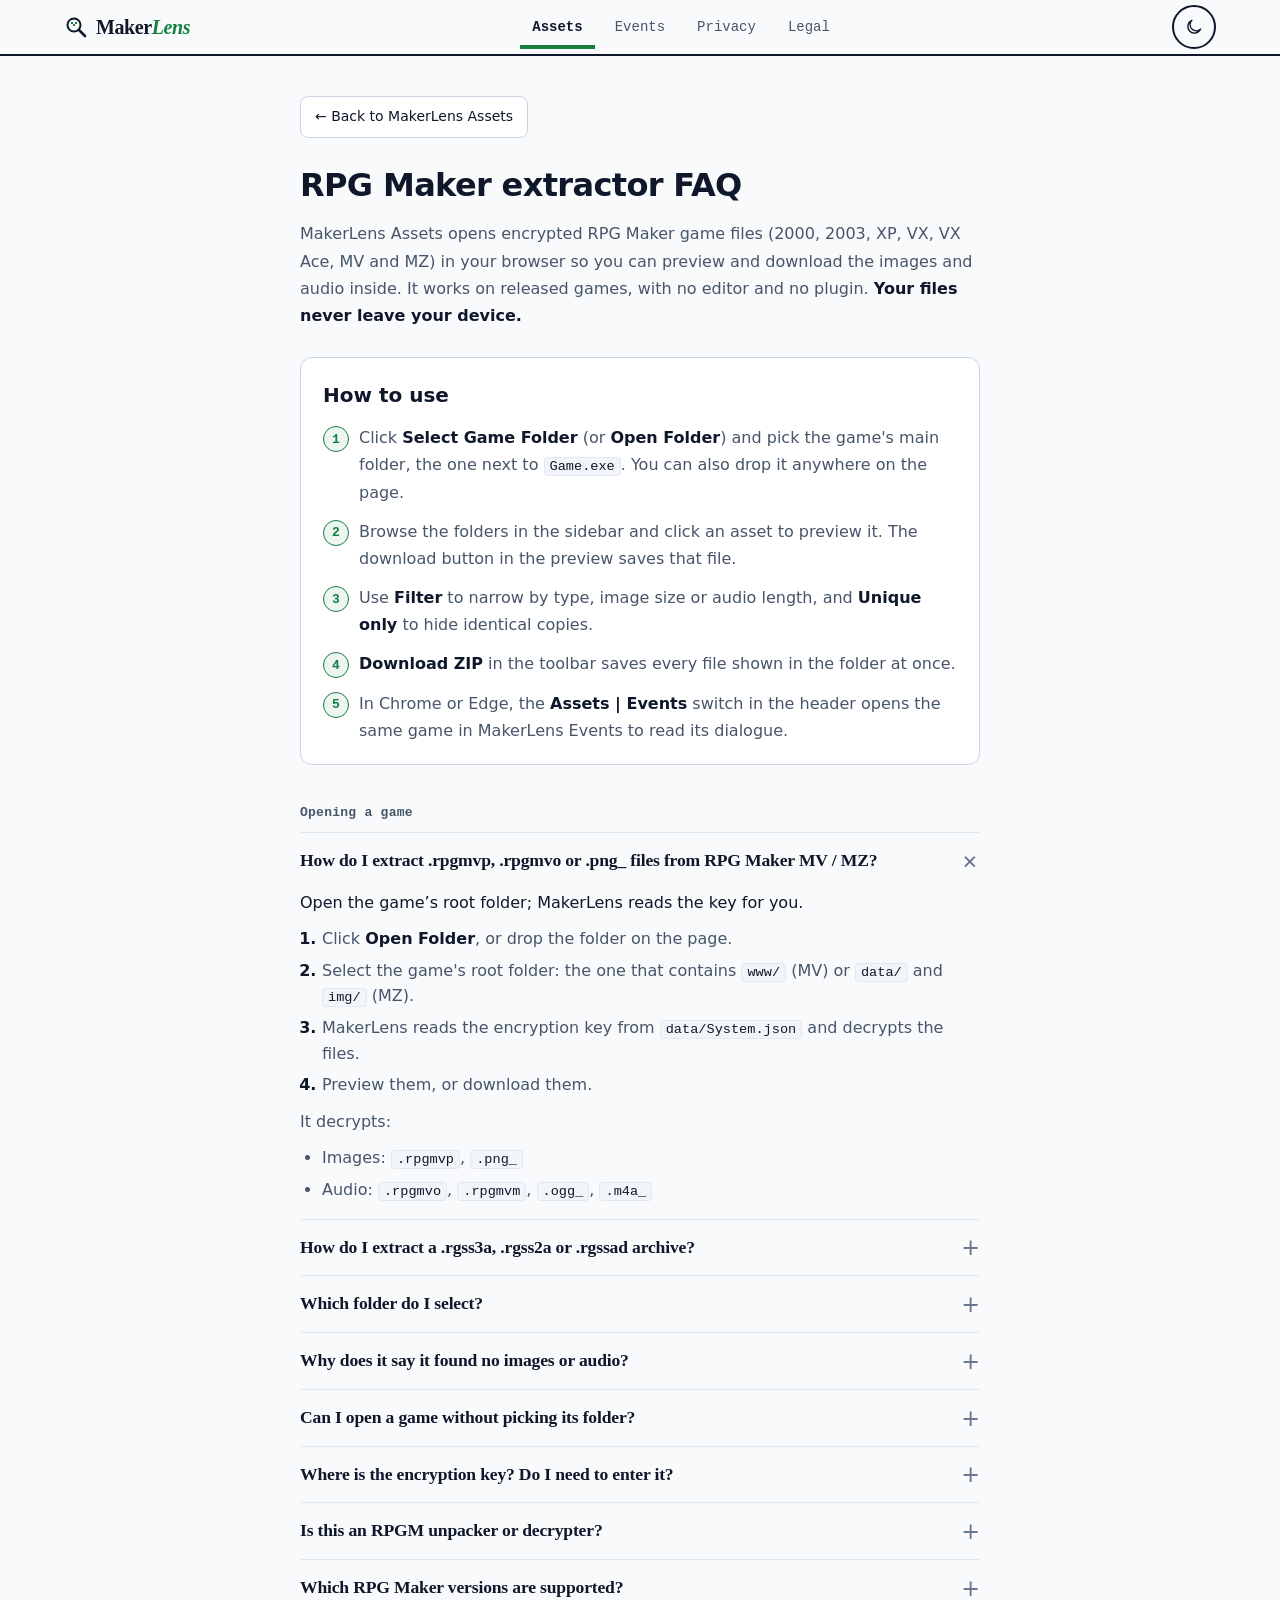
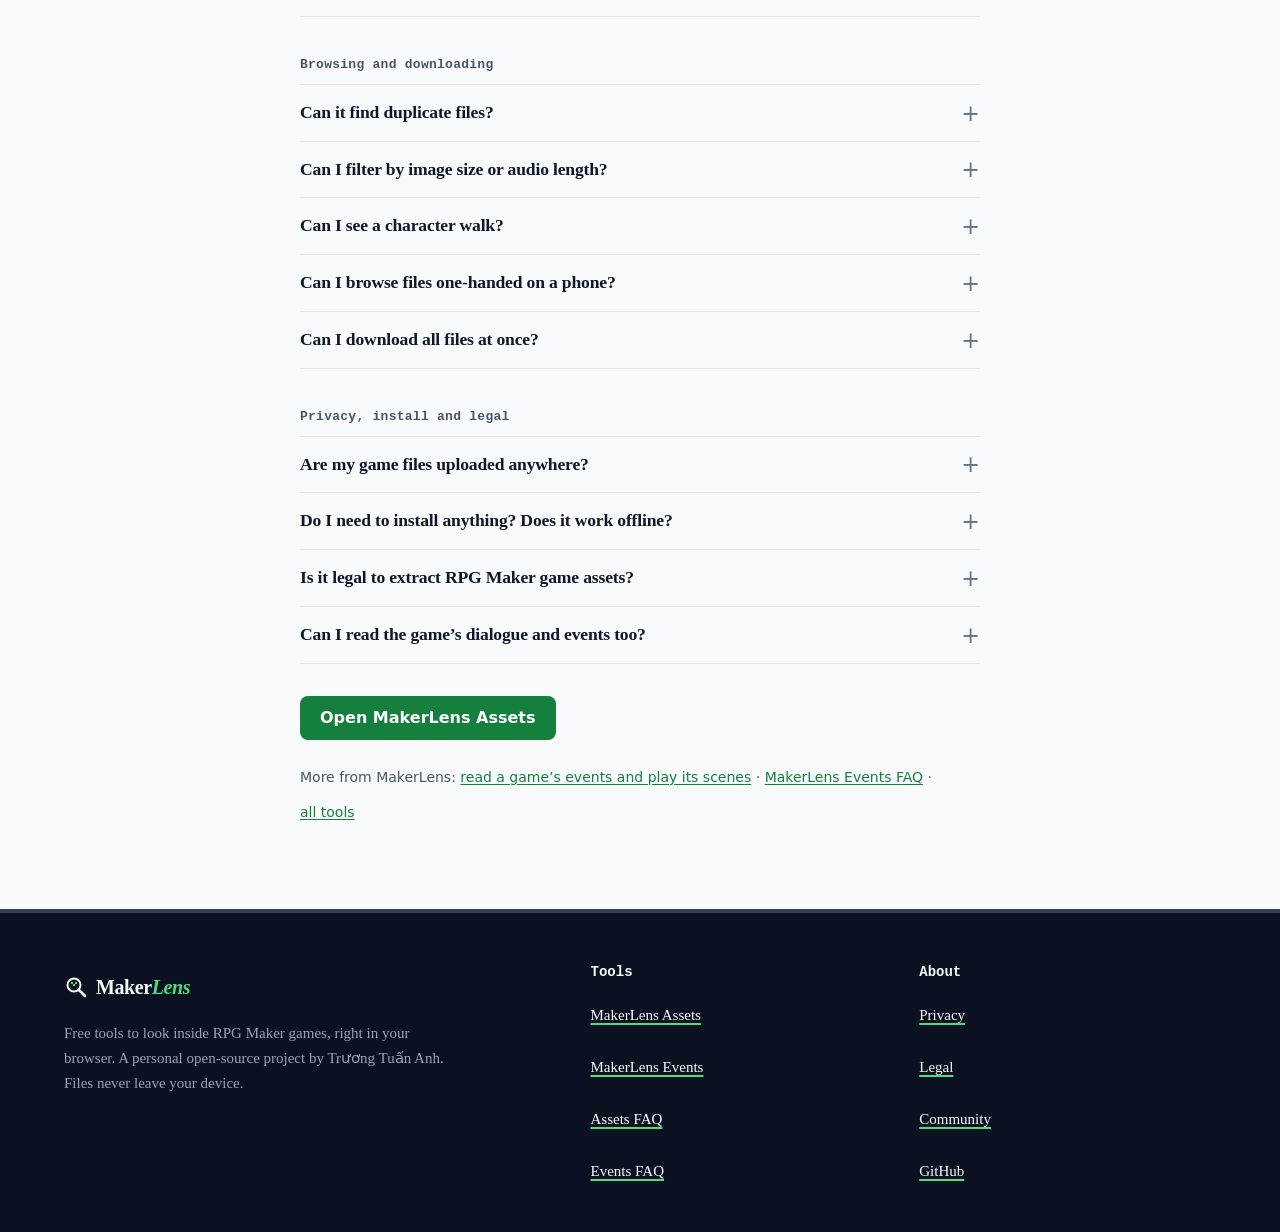
==== commit ba2cac76: "feat: versions in release order, new share image, family header in the app - List RPG Maker versions" ====
--- a/faq.html
+++ b/faq.html
@@ -10,7 +10,7 @@
      (same hash), and the anonymous page counter (js/analytics.js) as the only other host. -->
 <meta http-equiv="Content-Security-Policy" content="default-src 'self'; script-src 'self' 'sha256-4y43hFgwC1OkJEl8rt2hTAZwj1vpL1XrKqU9Jg4KOXk='; style-src 'self' 'unsafe-inline'; img-src 'self' https://makerlens.goatcounter.com; connect-src 'none'; object-src 'none'; base-uri 'none'; form-action 'none'">
 <title>RPG Maker Extractor FAQ — .rpgmvp, .png_, .rgss3a | MakerLens</title>
-<meta name="description" content="How to open and extract RPG Maker MV, MZ, XP, VX, VX Ace, 2000 and 2003 assets: .rpgmvp, .png_, .rpgmvo, .ogg_, .rgssad, .rgss2a, .rgss3a. Where the key is, ZIP export, privacy and legal notes.">
+<meta name="description" content="How to open and extract RPG Maker 2000, 2003, XP, VX, VX Ace, MV and MZ assets: .rpgmvp, .png_, .rpgmvo, .ogg_, .rgssad, .rgss2a, .rgss3a. Where the key is, ZIP export, privacy and legal notes.">
 <link rel="canonical" href="https://makerlens.kokoroou.workers.dev/assets/faq.html"> <!-- nosemgrep: html.security.audit.missing-integrity.missing-integrity -- a canonical URL, not a fetched resource -->
 <meta property="og:type" content="website">
 <meta property="og:site_name" content="MakerLens">
@@ -52,7 +52,7 @@
       "name": "Which folder do I select?",
       "acceptedAnswer": {
         "@type": "Answer",
-        "text": "The game’s root folder, the one next to Game.exe. MakerLens finds each layout below. MV: files in www/. MZ: data/ and img/. Packed in an archive: a .rgssad, .rgss2a or .rgss3a file at the root. RPG Maker 2000 / 2003: RPG_RT.ldb and RPG_RT.lmt at the root."
+        "text": "The game’s root folder, the one next to Game.exe. MakerLens finds each layout below. RPG Maker 2000 / 2003: RPG_RT.ldb and RPG_RT.lmt at the root. XP, VX and VX Ace, packed in an archive: a .rgssad, .rgss2a or .rgss3a file at the root. MV: files in www/. MZ: data/ and img/."
       }
     },
     {
@@ -84,7 +84,7 @@
       "name": "Is this an RPGM unpacker or decrypter?",
       "acceptedAnswer": {
         "@type": "Answer",
-        "text": "Yes. It runs online in your browser, so there is nothing to download or install. Decrypts RPG Maker MV / MZ images and audio (.rpgmvp, .png_, .rpgmvo, .ogg_). Unpacks XP, VX and VX Ace archives (.rgssad, .rgss2a, .rgss3a). Shows RPG Maker 2000 / 2003 .xyz images. Extracts images and audio only. Other files in an archive, such as scripts and maps, are not shown."
+        "text": "Yes. It runs online in your browser, so there is nothing to download or install. Shows RPG Maker 2000 / 2003 .xyz images. Unpacks XP, VX and VX Ace archives (.rgssad, .rgss2a, .rgss3a). Decrypts RPG Maker MV / MZ images and audio (.rpgmvp, .png_, .rpgmvo, .ogg_). Extracts images and audio only. Other files in an archive, such as scripts and maps, are not shown."
       }
     },
     {
@@ -92,7 +92,7 @@
       "name": "Which RPG Maker versions are supported?",
       "acceptedAnswer": {
         "@type": "Answer",
-        "text": "RPG Maker MZ, MV, VX Ace, VX, XP and 2000 / 2003. 2000 / 2003 games are not encrypted: their .xyz images are shown and downloaded as PNG, next to their .png and .bmp. Unencrypted .png, .jpg, .gif, .webp, .bmp, .ogg, .m4a, .mp3 and .wav files inside a game folder are shown as well. .mid music (2000 / 2003, XP and VX) is listed for download, since browsers cannot play MIDI."
+        "text": "RPG Maker 2000 / 2003, XP, VX, VX Ace, MV and MZ. 2000 / 2003 games are not encrypted: their .xyz images are shown and downloaded as PNG, next to their .png and .bmp. Unencrypted .png, .jpg, .gif, .webp, .bmp, .ogg, .m4a, .mp3 and .wav files inside a game folder are shown as well. .mid music (2000 / 2003, XP and VX) is listed for download, since browsers cannot play MIDI."
       }
     },
     {
@@ -253,7 +253,7 @@
 <main>
   <a class="back" href="./">← Back to MakerLens Assets</a>
   <h1>RPG Maker extractor FAQ</h1>
-  <p class="intro">MakerLens Assets opens encrypted RPG Maker game files (MV, MZ, VX Ace, VX, XP, 2000 and 2003) in your browser so you can preview and download the images and audio inside. It works on released games, with no editor and no plugin. <strong>Your files never leave your device.</strong></p>
+  <p class="intro">MakerLens Assets opens encrypted RPG Maker game files (2000, 2003, XP, VX, VX Ace, MV and MZ) in your browser so you can preview and download the images and audio inside. It works on released games, with no editor and no plugin. <strong>Your files never leave your device.</strong></p>
 
   <section class="lens-howto lens-only" aria-labelledby="howto-title">
     <h2 id="howto-title">How to use</h2>
@@ -296,10 +296,10 @@
       <summary><h3>Which folder do I select?</h3></summary>
       <p class="lead">The game’s root folder, the one next to <code>Game.exe</code>. MakerLens finds each layout below.</p>
       <ul>
+        <li>RPG Maker 2000 / 2003: <code>RPG_RT.ldb</code> and <code>RPG_RT.lmt</code> at the root.</li>
+        <li>XP, VX and VX Ace, packed in an archive: a <code>.rgssad</code>, <code>.rgss2a</code> or <code>.rgss3a</code> file at the root.</li>
         <li>MV: files in <code>www/</code>.</li>
         <li>MZ: <code>data/</code> and <code>img/</code>.</li>
-        <li>Packed in an archive: a <code>.rgssad</code>, <code>.rgss2a</code> or <code>.rgss3a</code> file at the root.</li>
-        <li>RPG Maker 2000 / 2003: <code>RPG_RT.ldb</code> and <code>RPG_RT.lmt</code> at the root.</li>
       </ul>
     </details>
     <details>
@@ -333,15 +333,15 @@
       <summary><h3>Is this an RPGM unpacker or decrypter?</h3></summary>
       <p class="lead">Yes. It runs online in your browser, so there is nothing to download or install.</p>
       <ul>
+        <li>Shows RPG Maker 2000 / 2003 <code>.xyz</code> images.</li>
+        <li>Unpacks XP, VX and VX Ace archives (<code>.rgssad</code>, <code>.rgss2a</code>, <code>.rgss3a</code>).</li>
         <li>Decrypts RPG Maker MV / MZ images and audio (<code>.rpgmvp</code>, <code>.png_</code>, <code>.rpgmvo</code>, <code>.ogg_</code>).</li>
-        <li>Unpacks XP, VX and VX Ace archives (<code>.rgssad</code>, <code>.rgss2a</code>, <code>.rgss3a</code>).</li>
-        <li>Shows RPG Maker 2000 / 2003 <code>.xyz</code> images.</li>
         <li>Extracts images and audio only. Other files in an archive, such as scripts and maps, are not shown.</li>
       </ul>
     </details>
     <details>
       <summary><h3>Which RPG Maker versions are supported?</h3></summary>
-      <p class="lead">RPG Maker MZ, MV, VX Ace, VX, XP and 2000 / 2003.</p>
+      <p class="lead">RPG Maker 2000 / 2003, XP, VX, VX Ace, MV and MZ.</p>
       <ul>
         <li>2000 / 2003 games are not encrypted: their <code>.xyz</code> images are shown and downloaded as PNG, next to their <code>.png</code> and <code>.bmp</code>.</li>
         <li>Unencrypted <code>.png</code>, <code>.jpg</code>, <code>.gif</code>, <code>.webp</code>, <code>.bmp</code>, <code>.ogg</code>, <code>.m4a</code>, <code>.mp3</code> and <code>.wav</code> files inside a game folder are shown as well.</li>
--- a/css/lens.css
+++ b/css/lens.css
@@ -35,20 +35,28 @@
   #header :focus-visible, #toolbar :focus-visible { outline-offset: -2px; }  /* never clipped by the bar's edge */
   .btn-primary:focus-visible { outline-color: var(--t); }
 
-  /* ── Header ── */
-  #header { border-bottom: 1px solid var(--bd2); }
+  /* ── Header: the family's bar (Kokoroou/makerlens site/css/landing.css .top, css/family-chrome.css):
+     56px in all, a 2px ink rule under it, the lens mark in ink (24px, no box) with three green
+     pixels, the serif "Maker*Lens*" at 20px. On phones (<= 640px) the word goes and the mark
+     stays, followed by the tool's name chip. ── */
+  #header { height: var(--hh); border-bottom: 2px solid var(--t); }
   #logo {
-    font-family: var(--serif); font-size: 19px; font-weight: 700; letter-spacing: -.02em;
-    min-height: 44px; min-width: 44px;
-  }
-  #logo span span { font-style: italic; }
+    font-family: var(--serif); font-size: 20px; font-weight: 700; letter-spacing: -.02em;
+    gap: 8px; min-height: 44px; min-width: 44px; color: var(--t);
+  }
+  #logo span span { font-style: italic; color: var(--a); }
   .logo-mark {
-    width: 32px; height: 32px;
-    border: 1px solid var(--t); border-radius: var(--r);
-    background: var(--s1); color: var(--t);
+    width: 24px; height: 24px;
+    border: 0; border-radius: 0; background: none; color: var(--t);
   }
   .logo-mark > svg:not(.lens-only) { display: none; }
+  .logo-mark svg.lens-only { display: block; width: 24px; height: 24px; color: var(--t); }
   .logo-mark .lp { fill: var(--a); }
+  @media (max-width: 640px) {
+    #logo .logo-full { display: none; }
+    #logo .logo-abbr { display: inline-flex; align-items: center; font-size: 0; }
+    #logo .logo-abbr .logo-sub { margin-left: 0; }
+  }
   .logo-sub {
     font: 700 12px/1 var(--mono); font-style: normal; letter-spacing: 0;
     color: var(--t2);
--- a/css/family-chrome.css
+++ b/css/family-chrome.css
@@ -12,7 +12,7 @@
 :root[data-lens] .top { display: block; background: var(--bg); border-bottom: 2px solid var(--t); position: sticky; top: 0; z-index: 20; }
 :root[data-lens] .top a, :root[data-lens] .foot a { text-decoration-color: var(--a); text-decoration-thickness: 2px; text-underline-offset: 3px; }
 :root[data-lens] .wrap { width: 100%; max-width: 1200px; margin: 0 auto; padding: 0 24px; }
-:root[data-lens] .bar { display: flex; align-items: center; justify-content: space-between; gap: 16px; min-height: 56px; }
+:root[data-lens] .bar { display: flex; align-items: center; justify-content: space-between; gap: 16px; min-height: 54px; }
 :root[data-lens] .brand { display: inline-flex; align-items: center; gap: 8px; min-height: 44px; text-decoration: none; font: 700 20px/1 var(--chrome-serif); letter-spacing: -.02em; color: var(--t); }
 :root[data-lens] .brand b { font-weight: 700; font-style: italic; color: var(--a); }
 :root[data-lens] .brand:hover { color: var(--t); }
@@ -54,7 +54,7 @@
 }
 @media (max-width: 640px) {
   :root[data-lens] .wrap { padding: 0 16px; }
-  :root[data-lens] .bar { gap: 8px; min-height: 56px; }
+  :root[data-lens] .bar { gap: 8px; min-height: 54px; }
   :root[data-lens] .top .brand > span { display: none; }
   :root[data-lens] .top .brand { flex: none; min-width: 44px; justify-content: center; }
   :root[data-lens] .top nav { flex: 1 1 auto; justify-content: center; gap: 8px; }
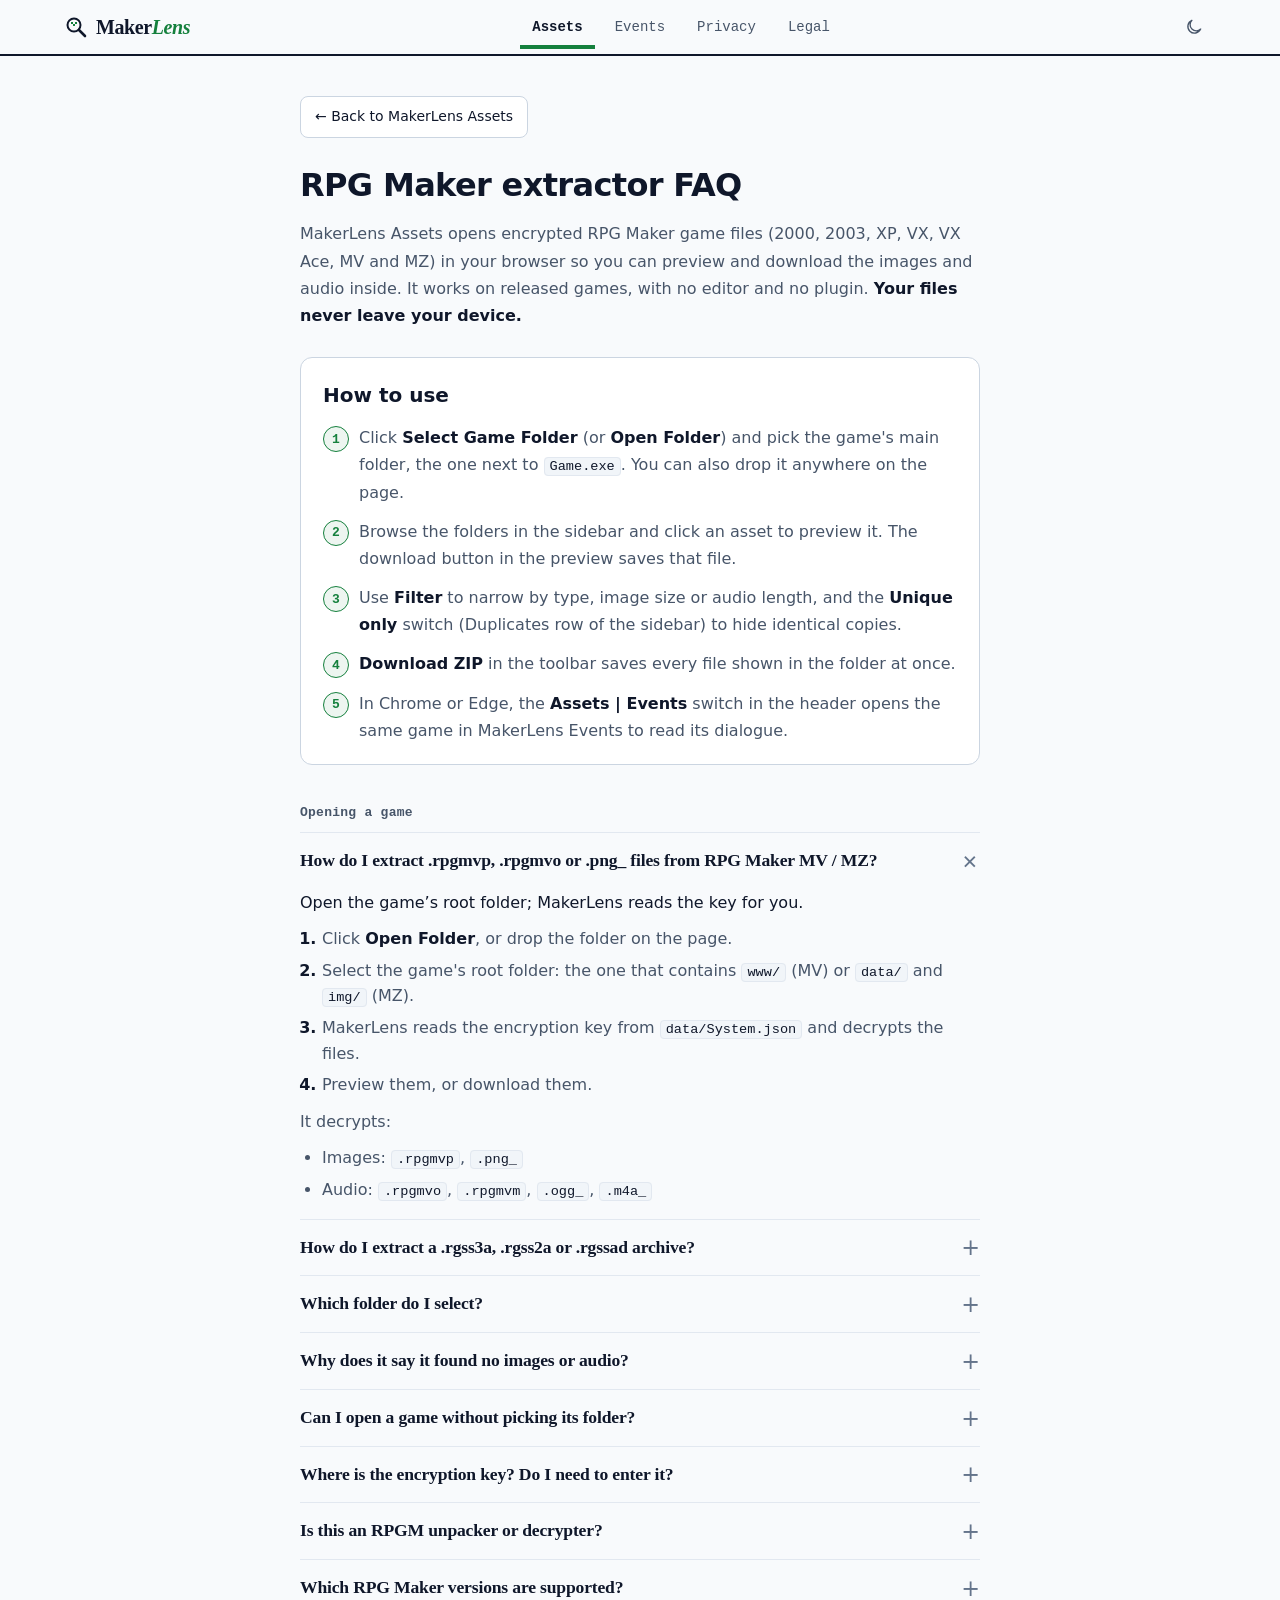
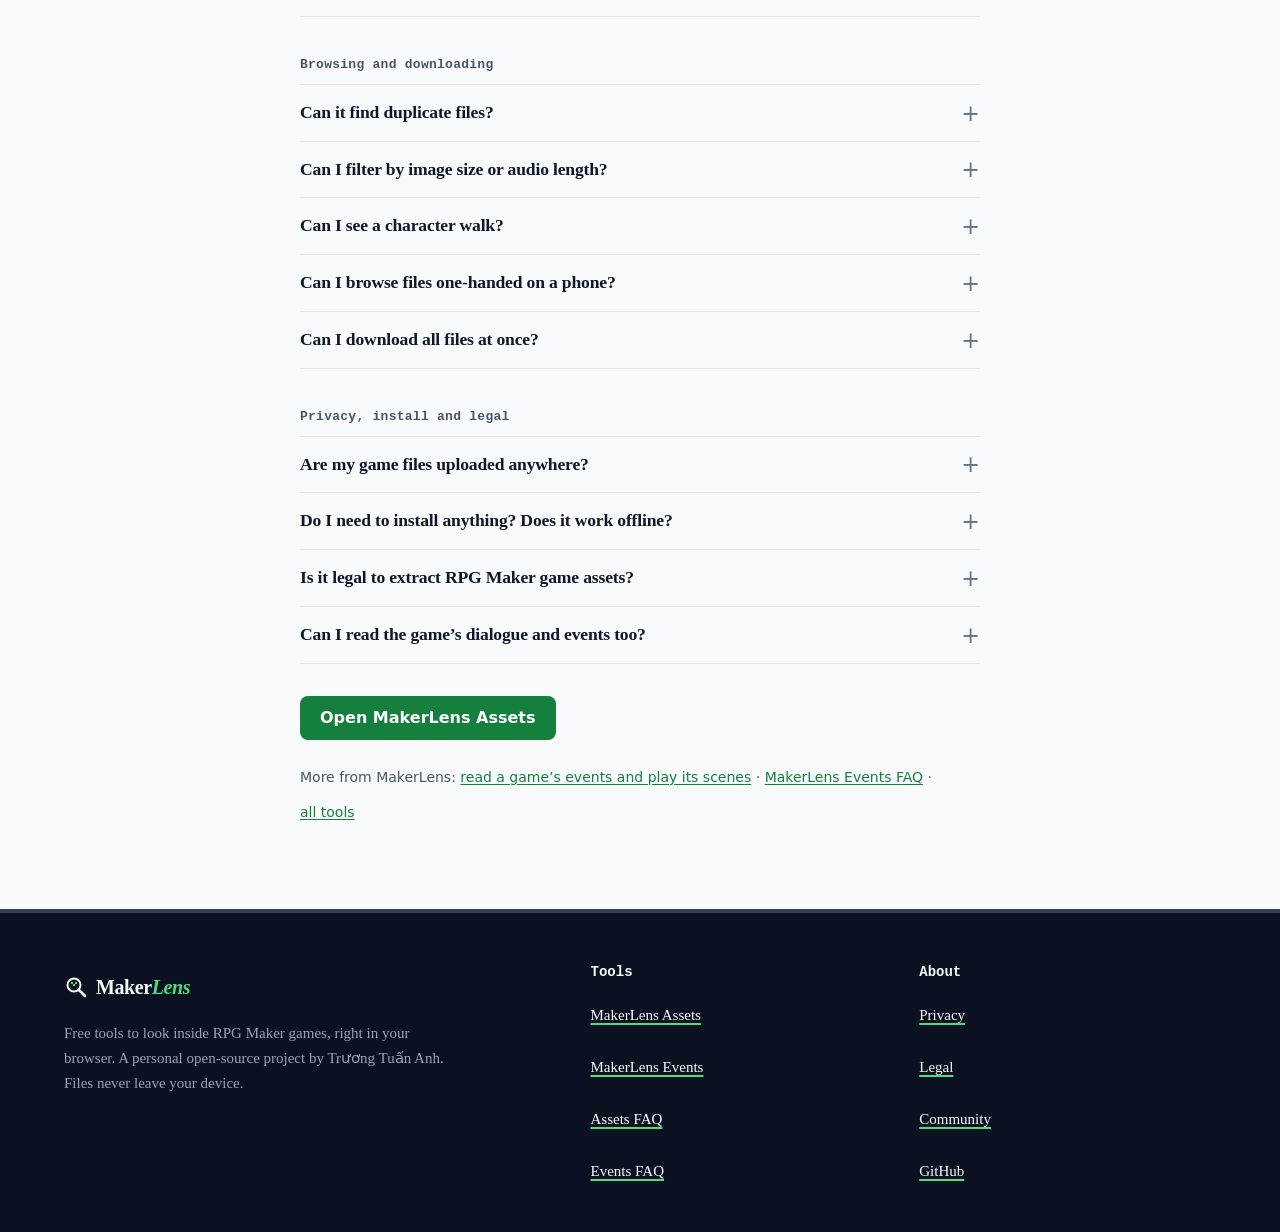
==== commit bae21601: "feat: Unique only as a switch in the sidebar's Duplicates row, no download in the start subtitle The" ====
--- a/faq.html
+++ b/faq.html
@@ -100,7 +100,7 @@
       "name": "Can it find duplicate files?",
       "acceptedAnswer": {
         "@type": "Answer",
-        "text": "Yes, with the Unique only button in the toolbar. MakerLens compares the content of every file in your browser (a SHA-256 hash of the decrypted bytes). It hides identical copies and marks each copied file with how many copies exist. All copies are listed in a Duplicates folder in the sidebar. With Unique only on, Download folder saves one file per content."
+        "text": "Yes, with the Unique only switch in the Duplicates row of the sidebar. MakerLens compares the content of every file in your browser (a SHA-256 hash of the decrypted bytes). It hides identical copies and marks each copied file with how many copies exist. All copies are listed in a Duplicates folder in the sidebar. With Unique only on, Download folder saves one file per content."
       }
     },
     {
@@ -260,7 +260,7 @@
     <ol>
       <li>Click <strong>Select Game Folder</strong> (or <strong>Open Folder</strong>) and pick the game's main folder, the one next to <code>Game.exe</code>. You can also drop it anywhere on the page.</li>
       <li>Browse the folders in the sidebar and click an asset to preview it. The download button in the preview saves that file.</li>
-      <li>Use <strong>Filter</strong> to narrow by type, image size or audio length, and <strong>Unique only</strong> to hide identical copies.</li>
+      <li>Use <strong>Filter</strong> to narrow by type, image size or audio length, and the <strong>Unique only</strong> switch (Duplicates row of the sidebar) to hide identical copies.</li>
       <li><strong>Download ZIP</strong> in the toolbar saves every file shown in the folder at once.</li>
       <li>In Chrome or Edge, the <strong>Assets | Events</strong> switch in the header opens the same game in MakerLens Events to read its dialogue.</li>
     </ol>
@@ -353,7 +353,7 @@
   <div class="faq">
     <details>
       <summary><h3>Can it find duplicate files?</h3></summary>
-      <p class="lead">Yes, with the <strong>Unique only</strong> button in the toolbar.</p>
+      <p class="lead">Yes, with the <strong>Unique only</strong> switch in the Duplicates row of the sidebar.</p>
       <ul>
         <li>MakerLens compares the content of every file in your browser (a SHA-256 hash of the decrypted bytes).</li>
         <li>It hides identical copies and marks each copied file with how many copies exist.</li>
--- a/css/lens.css
+++ b/css/lens.css
@@ -88,6 +88,29 @@
   .f-name { font-size: 14px; }
   .f-count { font: 12px var(--mono); }
   .folder-dupes .f-sub { font-size: 12px; }
+  /* An on/off switch at the end of a sidebar row (Duplicates: "Unique only"). The button is
+     44px tall on phones; the track it draws stays small. */
+  .folder-item.has-switch { padding-right: 4px; }
+  .row-switch {
+    flex-shrink: 0; display: inline-flex; align-items: center; justify-content: center;
+    width: 48px; height: 36px; margin-left: 4px; padding: 0;
+    background: none; border: 0; border-radius: var(--r); cursor: pointer;
+  }
+  .row-switch::before {
+    content: ""; width: 34px; height: 20px; border-radius: 999px;
+    background: var(--t3);
+    transition: background .15s var(--ease);
+  }
+  .row-switch-knob {
+    position: absolute; width: 14px; height: 14px; border-radius: 50%;
+    background: #fff; box-shadow: 0 1px 2px rgba(0,0,0,.3);
+    transform: translateX(-7px); transition: transform .15s var(--ease);
+  }
+  .row-switch { position: relative; }
+  .row-switch[aria-checked="true"]::before { background: var(--a-bg); }
+  .row-switch[aria-checked="true"] .row-switch-knob { transform: translateX(7px); }
+  .row-switch:focus-visible { outline: 2px solid var(--a); outline-offset: -2px; }
+  @media (prefers-reduced-motion: reduce) { .row-switch::before, .row-switch-knob { transition: none; } }
   #sb-back { font: 700 12px var(--mono); }
 
   /* ── Toolbar ── */
@@ -148,7 +171,10 @@
   .fp-range legend { font-size: 14px; }
   .fp-note { font-size: 14px; }
   .fp-type label { font-size: 14px; }
-  .fp-chip { font-size: 12px; }
+  .fp-chip { font-size: 12px; border-color: var(--bd); }
+  /* common sizes: their own row, clear of the height inputs; the one matching the bounds is lit */
+  .fp-presets { margin: 4px 0 16px; }
+  .fp-chip[aria-pressed="true"] { border-color: var(--a); background: var(--a10); color: var(--t); }
   .btn-sm, .fp-head .btn-sm { font-size: 14px; }
   .about-formats th { font-size: 14px; }
   .fp-unit { font-size: 14px; }
@@ -169,8 +195,8 @@
     background: var(--bg); border-bottom: 1px solid var(--bd2);
   }
   .lens-logo {
-    display: inline-flex; align-items: center; gap: 10px; min-height: 44px;
-    font: 700 19px/1 var(--serif); letter-spacing: -.02em; color: var(--t); text-decoration: none;
+    display: inline-flex; align-items: center; gap: 8px; min-height: 44px;
+    font: 700 20px/1 var(--serif); letter-spacing: -.02em; color: var(--t); text-decoration: none;
   }
   .lens-word span { font-style: italic; color: var(--a); }
   .lens-nav { display: flex; gap: 4px; margin-left: auto; }
@@ -256,14 +282,18 @@
     #open-btn { width: 44px; height: 44px; }
     #logo { gap: 8px; }
     .folder-item { min-height: 44px; }
+    .row-switch { height: 44px; }
     .alt-dialog { padding: 20px; }
     .lb-btn { width: 44px; height: 44px; }
     .btn-ghost, .btn-sm, .fp-head .btn-sm { min-height: 44px; height: 44px; }
     .setup-alt .btn-ghost { min-height: 44px; }
+    /* the FAQ · Privacy links get their own centred line, without a leading dot */
+    .privacy-note .pn-links { flex-basis: 100%; justify-content: center; }
+    .privacy-note .pn-links > .sep:first-child { display: none; }
     .size-control { height: 44px; }
     #size-slider { height: 44px; }
     .fp-type label, .fp-range input, .fp-chip { height: 44px; }
-    .fp-presets { gap: 8px; }
+    .fp-presets { gap: 8px; margin: 8px 0 16px; }
   }
 
   @media (prefers-reduced-motion: reduce) {
--- a/css/family-chrome.css
+++ b/css/family-chrome.css
@@ -23,8 +23,8 @@
 :root[data-lens] .top nav a { display: inline-flex; align-items: center; justify-content: center; min-height: 44px; min-width: 44px; padding: 0 12px; font: 400 14px/1 var(--mono); text-decoration: none; color: var(--t2); border-radius: 0; }
 :root[data-lens] .top nav a:hover { background: var(--s3); color: var(--t); }
 :root[data-lens] .top nav a[aria-current="page"] { color: var(--t); font-weight: 700; box-shadow: inset 0 -4px 0 var(--a-bg); }
-:root[data-lens] .theme-btn { display: inline-grid; place-items: center; width: 44px; height: 44px; flex: none; padding: 0; border-radius: 50%; border: 2px solid var(--t); background: transparent; color: var(--t); cursor: pointer; }
-:root[data-lens] .theme-btn:hover { color: var(--a); border-color: var(--a); }
+:root[data-lens] .theme-btn { display: inline-grid; place-items: center; width: 44px; height: 44px; flex: none; padding: 0; border-radius: var(--r); border: 1px solid transparent; background: transparent; color: var(--t2); cursor: pointer; }
+:root[data-lens] .theme-btn:hover { color: var(--t); background: var(--s2); border-color: var(--bd); }
 :root[data-lens] .theme-btn svg { display: block; }
 :root[data-lens] .theme-btn .i-sun { display: none; }
 @media (prefers-color-scheme: dark) {
